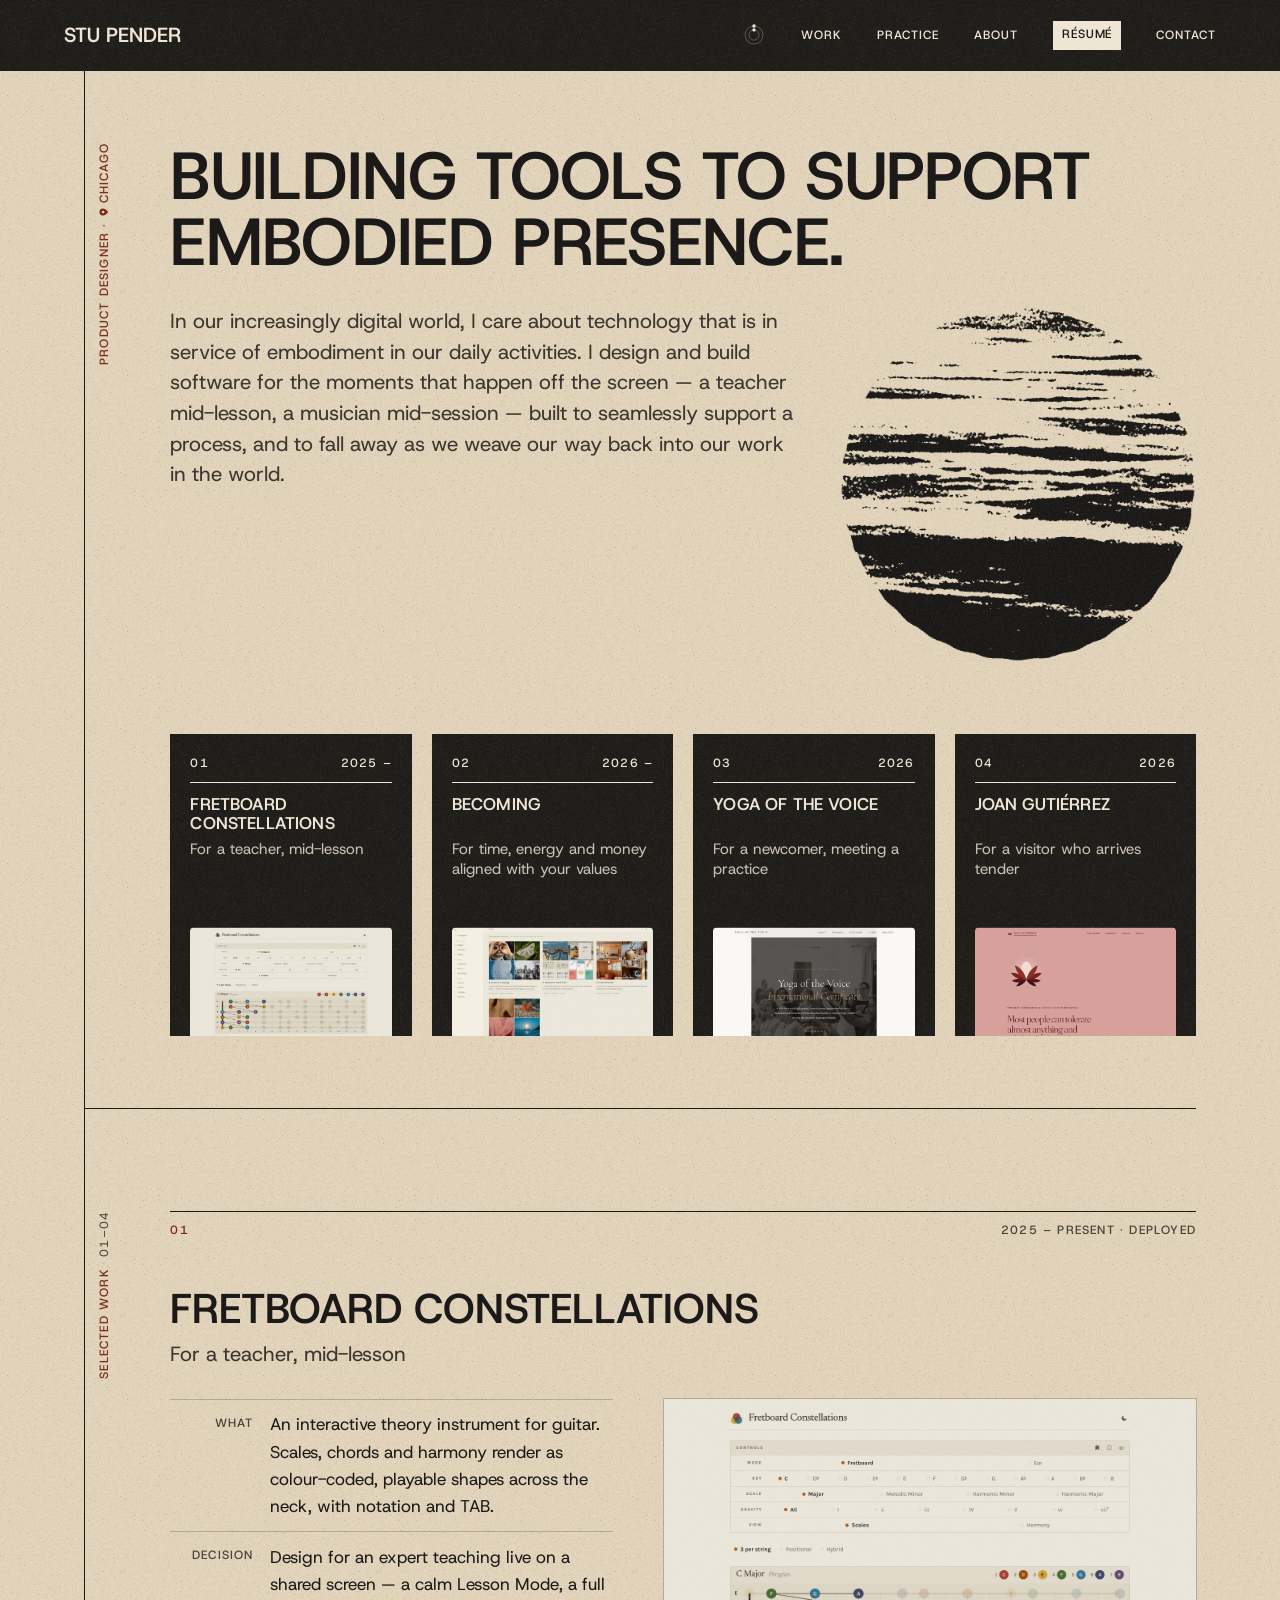
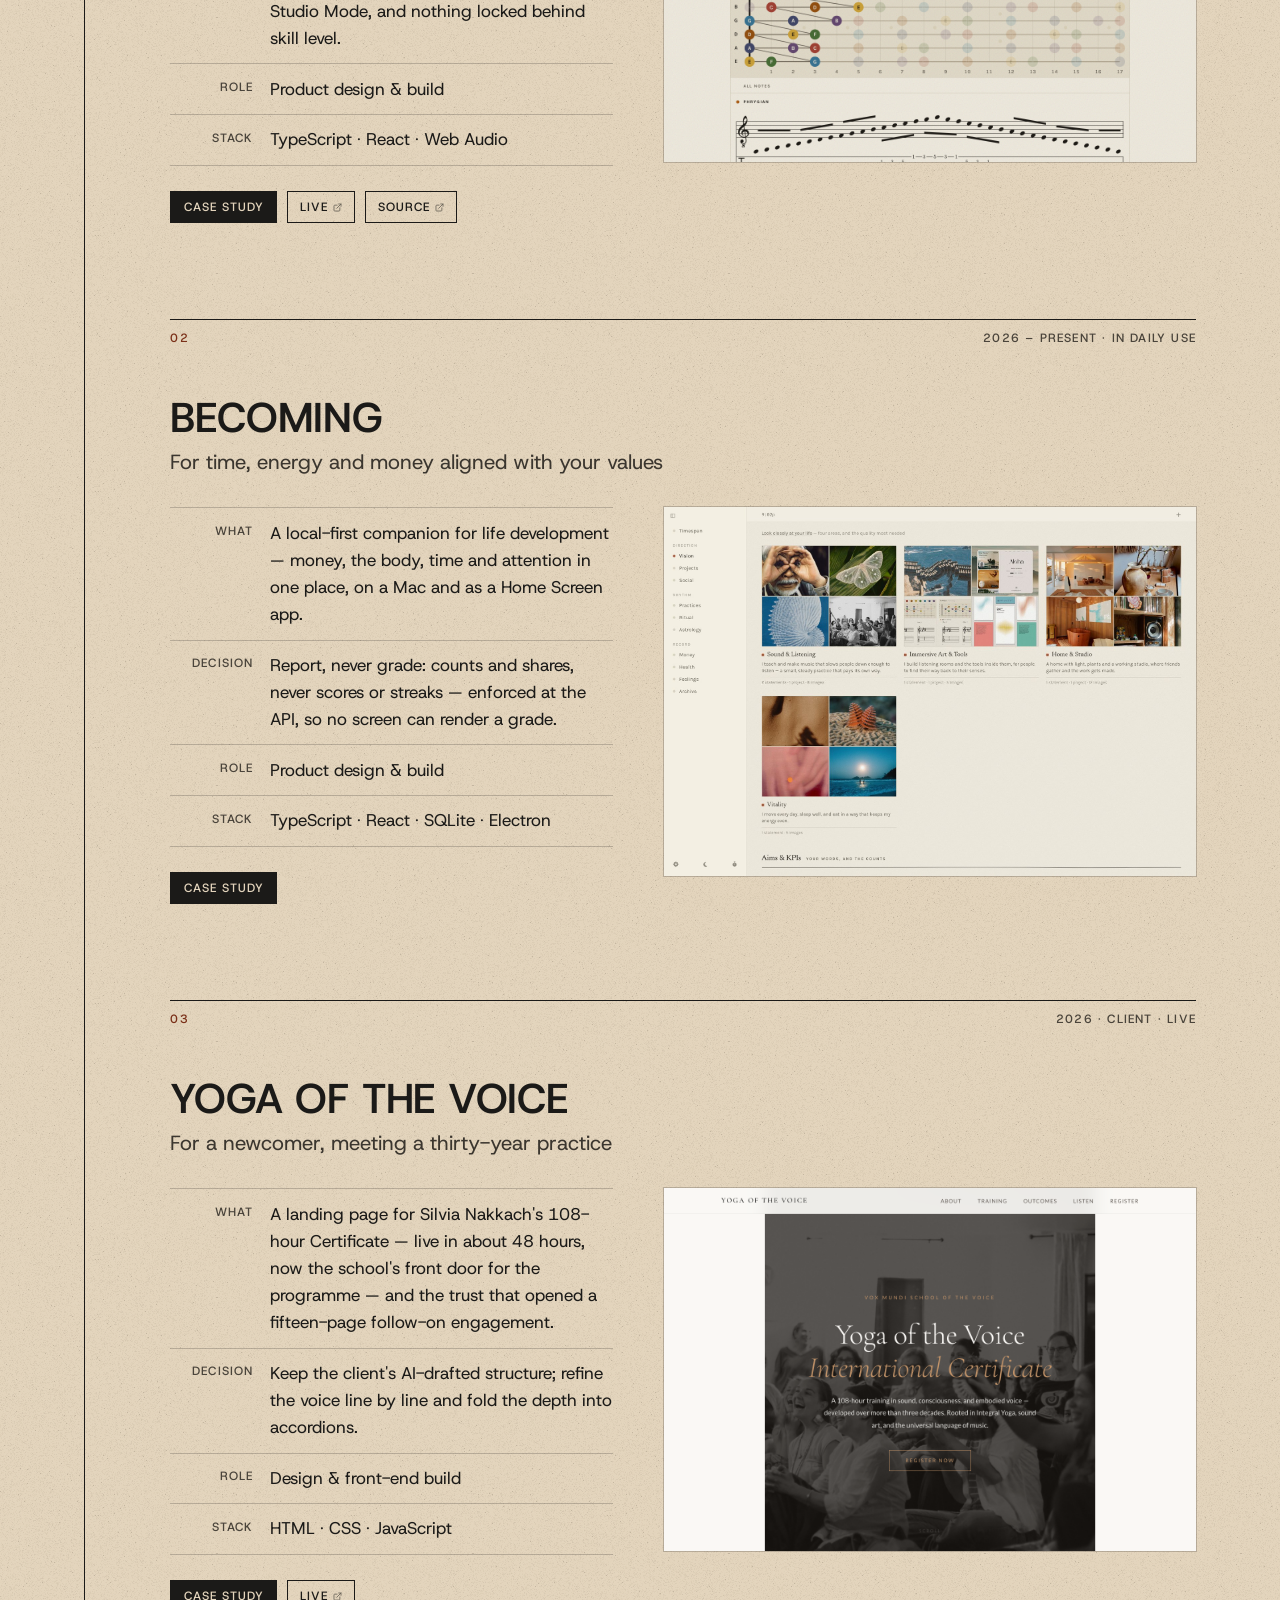
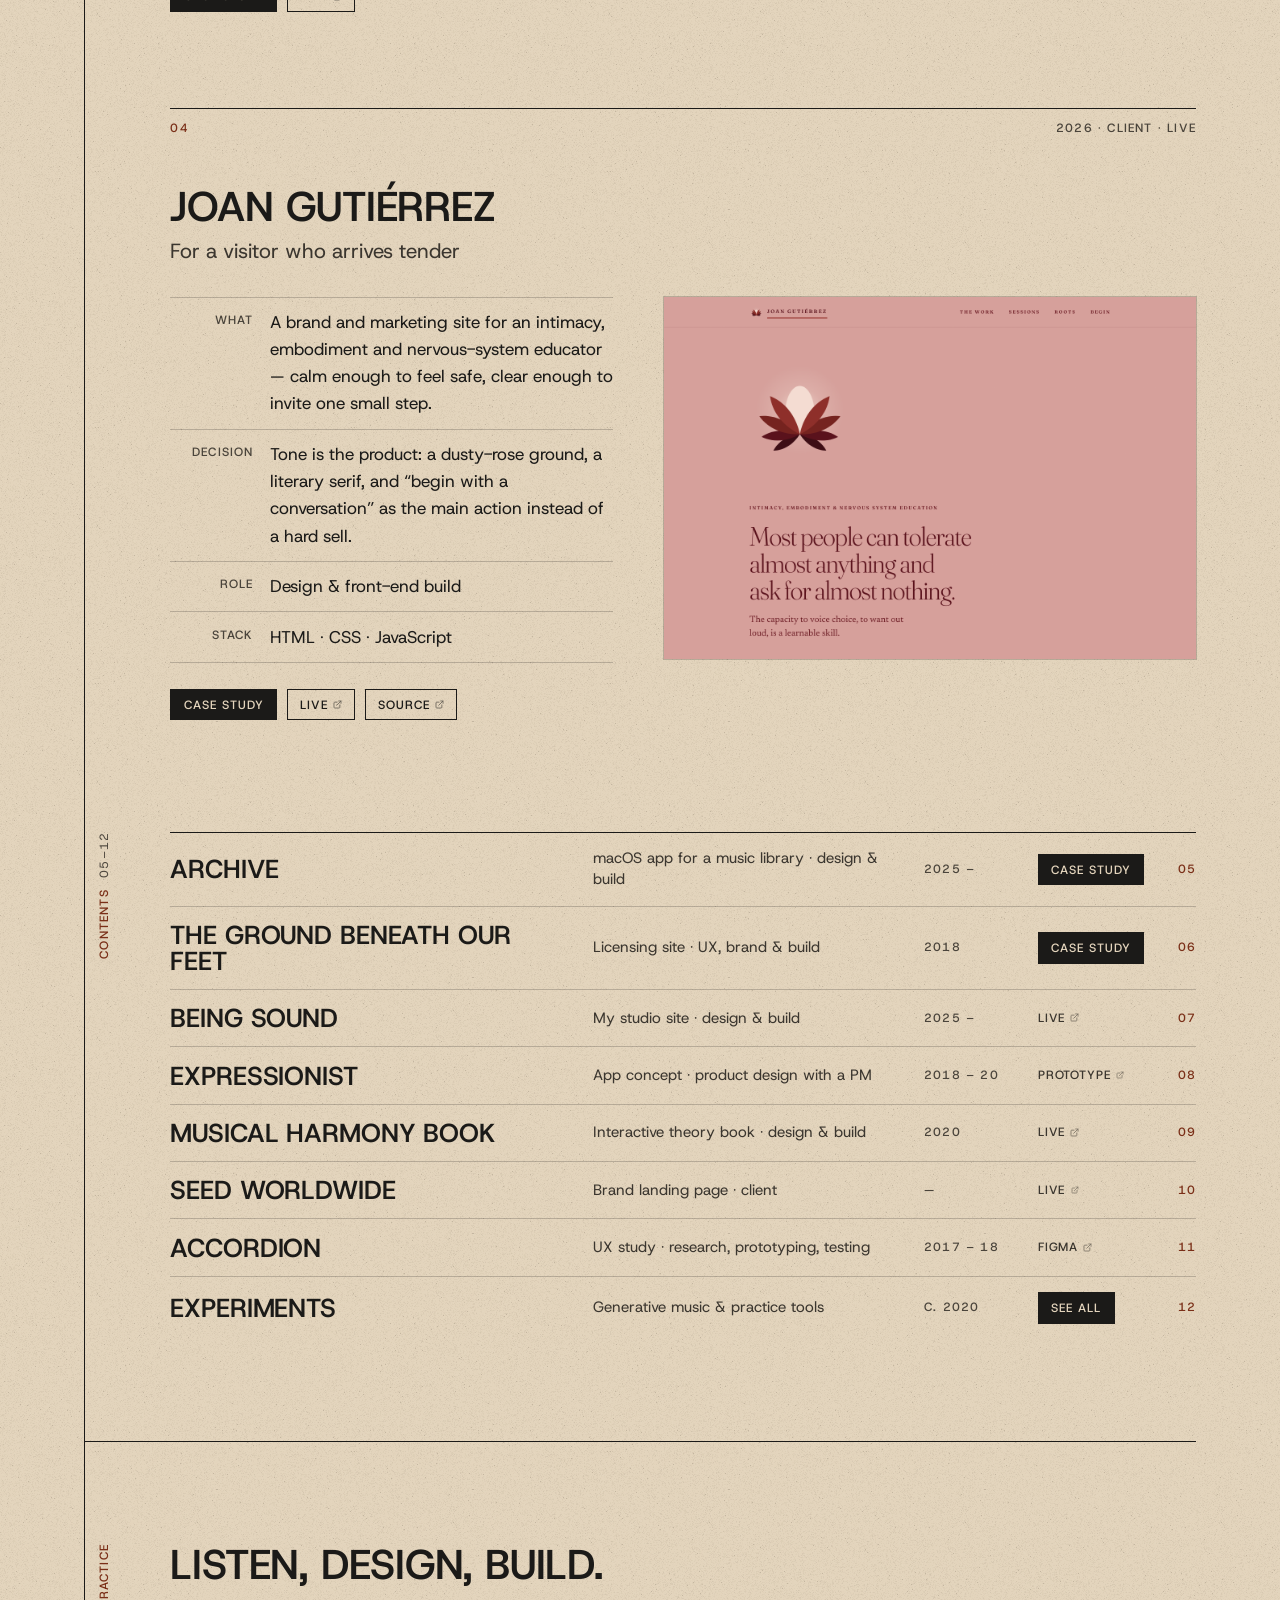
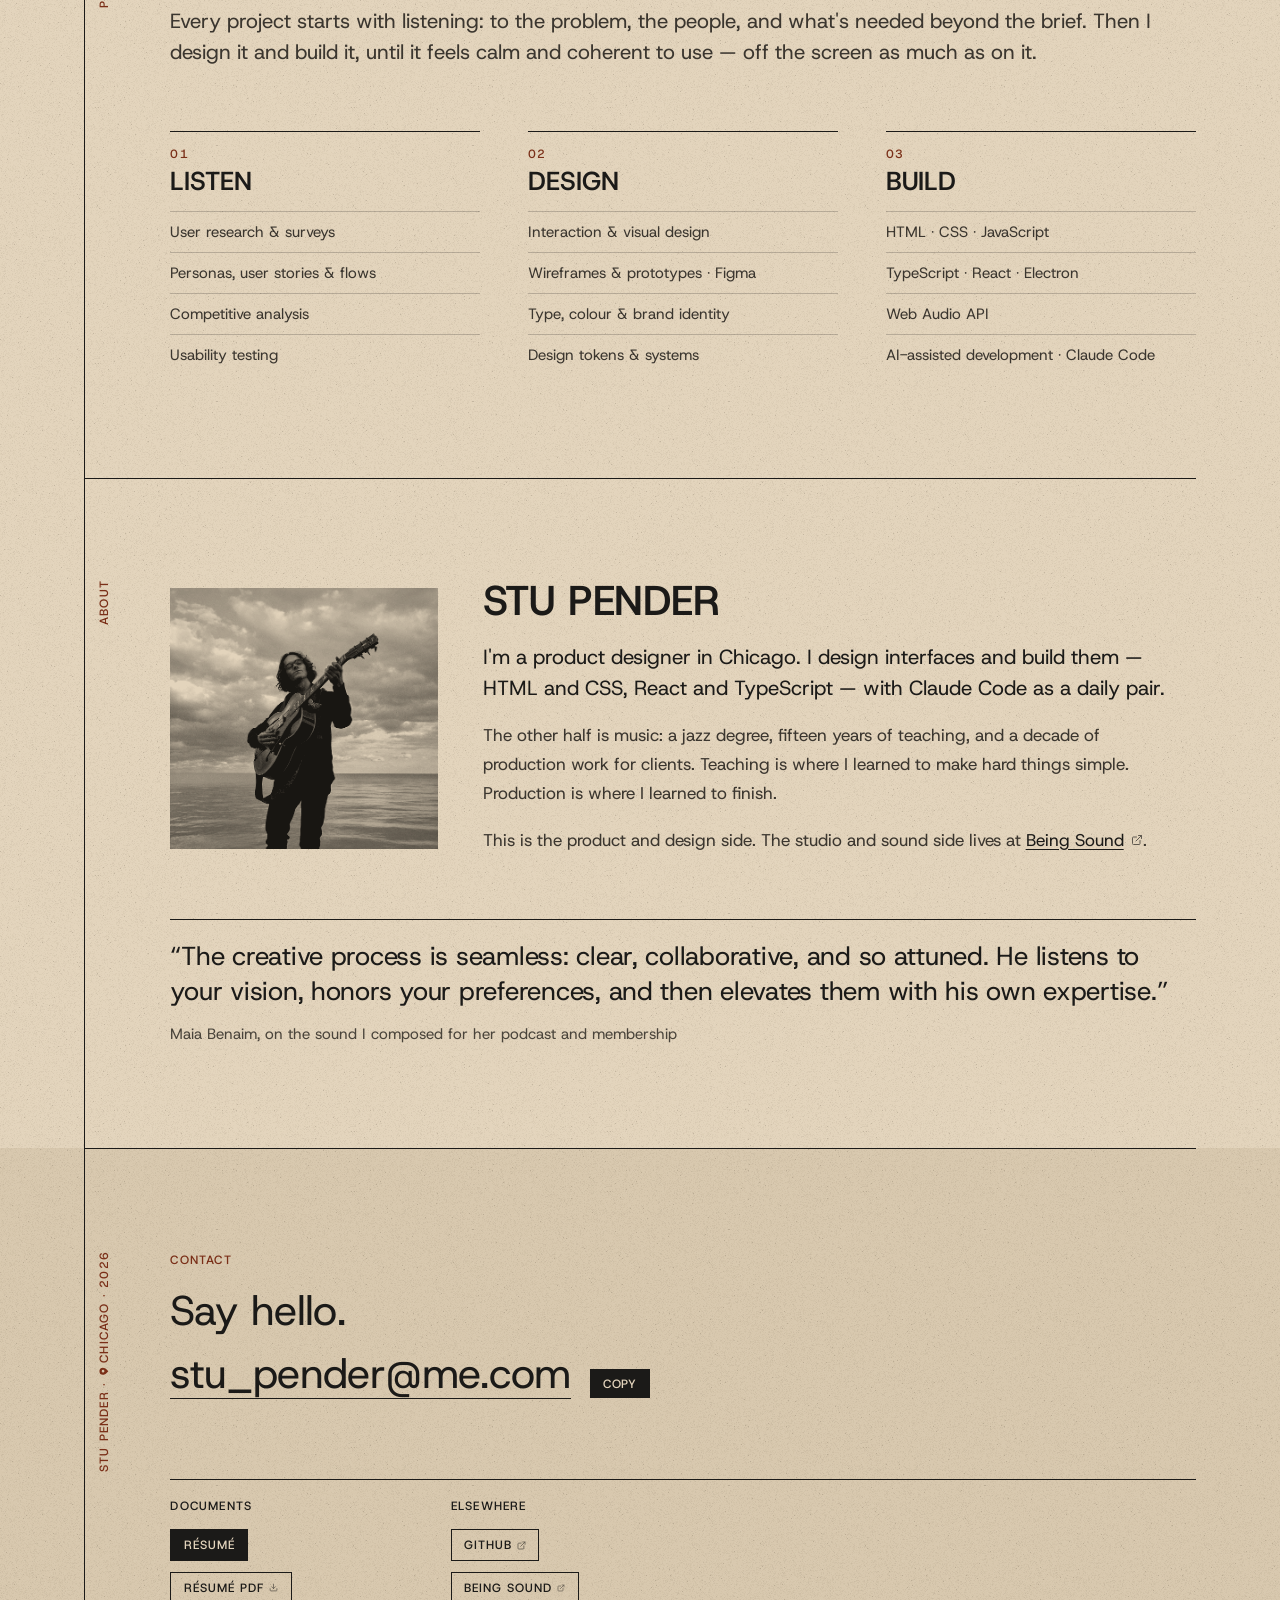
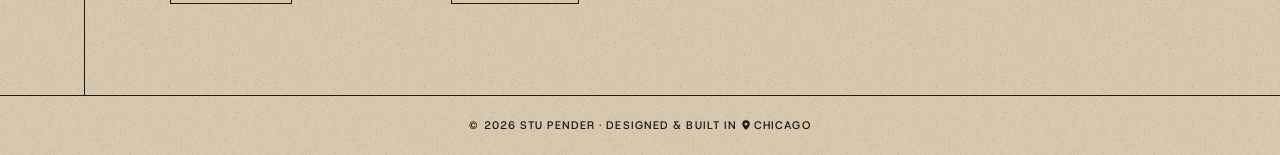
==== index.html @ dcfd6c84 "Fretboard: port the refresh onto Paper, and say what's public The refresh written on the old card-gr" ====
<!DOCTYPE html>
<html lang="en" data-palette="paper">
<head>
    <meta charset="UTF-8">
    <meta name="viewport" content="width=device-width, initial-scale=1.0">
    <title>Stu Pender — Product Designer</title>
    <meta name="description" content="Stu Pender — product designer in Chicago. Building tools to support embodied presence: software for the moments that happen off the screen.">

    <!-- Link previews (Open Graph + Twitter/X) -->
    <meta property="og:type" content="website">
    <meta property="og:site_name" content="Stu Pender">
    <meta property="og:title" content="Stu Pender — Product Designer">
    <meta property="og:description" content="Stu Pender — product designer in Chicago. Building tools to support embodied presence: software for the moments that happen off the screen.">
    <meta property="og:url" content="https://stupender.github.io/">
    <meta property="og:image" content="https://stupender.github.io/images/og-card.png?v=20261013">
    <meta property="og:image:width" content="1200">
    <meta property="og:image:height" content="630">
    <meta property="og:image:alt" content="Stu Pender, product designer — “Building tools to support embodied presence,” beside a circle of lake water printed in one ink, over four black cards of his projects.">
    <meta name="twitter:card" content="summary_large_image">

    <link rel="icon" type="image/png" sizes="32x32" href="images/favicon-32.png">
    <link rel="icon" type="image/png" sizes="192x192" href="images/favicon-192.png">
    <link rel="apple-touch-icon" href="images/favicon-180.png">

    <link rel="preconnect" href="https://fonts.googleapis.com">
    <link rel="preconnect" href="https://fonts.gstatic.com" crossorigin>
    <link href="https://fonts.googleapis.com/css2?family=Host+Grotesk:ital,wght@0,300..700;1,300..700&display=swap" rel="stylesheet">

    <link rel="stylesheet" href="styles.css?v=20261013r">
</head>
<body>

    <!-- ============================================================= -->
    <!-- HEADER / NAV                                                   -->
    <!-- ============================================================= -->
    <header class="site-header">
        <a href="#top" class="wordmark">Stu Pender</a>
        <div class="header-right">
            <button class="sound-toggle" aria-label="Play ambient sound" aria-pressed="false" title="Ambient sound — Music for Airports">
                <svg class="orbits" viewBox="0 0 40 40" aria-hidden="true"><circle class="ring" cx="20" cy="20" r="8.5"/><circle class="ring" cx="20" cy="20" r="15"/><g class="orb orb1"><circle class="dot" cx="20" cy="11.5" r="2.8"/></g><g class="orb orb2"><circle class="dot" cx="20" cy="5" r="2.8"/></g></svg>
            </button>
            <nav class="site-nav" id="site-nav" aria-label="Primary">
                <a href="#work" data-hint="01 – 12">Work</a>
                <a href="#practice" data-hint="Listen · Design · Build">Practice</a>
                <a href="#about" data-hint="Chicago">About</a>
                <a href="resume.html" class="nav-page" data-hint="Experience">Résumé</a>
                <a href="#contact" data-hint="Say hello">Contact</a>
            </nav>
            <button class="nav-toggle" aria-label="Open menu" aria-expanded="false" aria-controls="site-nav">
                <span></span><span></span><span></span>
            </button>
        </div>
    </header>

    <main id="top">

        <!-- ========================================================= -->
        <!-- HERO — the statement (the right-hand column is held for  -->
        <!-- a photo), then one card per project.                      -->
        <!-- ========================================================= -->
        <section class="hero" aria-labelledby="hero-heading">
            <p class="rail-label">Product designer · <span class="pin" aria-hidden="true"></span>Chicago</p>
            <div class="hero-inner">
                <div class="hero-copy">
                    <h1 id="hero-heading" class="hero-title">Building tools to support embodied presence.</h1>
                    <p class="hero-lede">
                        In our increasingly digital world, I care about technology that is in service
                        of embodiment in our daily activities. I design and build software for the
                        moments that happen off the screen — a teacher mid-lesson, a musician
                        mid-session — built to seamlessly support a process, and to fall away as we
                        weave our way back into our work in the world.
                    </p>
                    <!-- Backup intro, shorter (not shown):
                         In an increasingly digital world, I design and build software for the
                         moments that happen off the screen — a teacher mid-lesson, a musician
                         mid-session — made to support the process, then fall away as we return
                         to our work in the world. -->
                </div>
                <!-- The hero image: Lake Michigan from the portrait, printed as one ink in a
                     circle (shown in the paper palette). A photo can replace it, as a
                     figure.hero-art holding an img. -->
                <figure class="hero-art hero-print" aria-hidden="true"><span class="print"></span></figure>
            </div>

            <!-- The four selected projects, one colour card each — the same colour
                 opens its case study, like the back of the card. -->
            <nav class="cards" aria-label="Selected work">
                <ol class="cards-list">
                    <li><a class="card on-dark" href="#fretboard" style="--field:var(--f-cobalt)">
                        <span class="card-top"><span class="card-no">01</span><span class="card-year">2025 –</span></span>
                        <span class="card-title">Fretboard Constellations</span>
                        <span class="card-for">For a teacher, mid-lesson</span>
                        <span class="card-img"><img src="images/thumbs/fretboard.jpg" alt="" width="640" height="436" loading="lazy"></span>
                    </a></li>
                    <li><a class="card" href="#becoming" style="--field:var(--f-sky)">
                        <span class="card-top"><span class="card-no">02</span><span class="card-year">2026 –</span></span>
                        <span class="card-title">Becoming</span>
                        <span class="card-for">For time, energy and money aligned with your values</span>
                        <span class="card-img"><img src="images/thumbs/becoming.jpg" alt="" width="640" height="436" loading="lazy"></span>
                    </a></li>
                    <li><a class="card" href="#vox" style="--field:var(--f-terracotta)">
                        <span class="card-top"><span class="card-no">03</span><span class="card-year">2026</span></span>
                        <span class="card-title">Yoga of the Voice</span>
                        <span class="card-for">For a newcomer, meeting a practice</span>
                        <span class="card-img"><img src="images/thumbs/vox.jpg" alt="" width="640" height="436" loading="lazy"></span>
                    </a></li>
                    <li><a class="card" href="#joan" style="--field:var(--f-sage)">
                        <span class="card-top"><span class="card-no">04</span><span class="card-year">2026</span></span>
                        <span class="card-title">Joan Gutiérrez</span>
                        <span class="card-for">For a visitor who arrives tender</span>
                        <span class="card-img"><img src="images/thumbs/joan.jpg" alt="" width="640" height="436" loading="lazy"></span>
                    </a></li>
                </ol>
            </nav>
        </section>

        <!-- ========================================================= -->
        <!-- WORK — 01–04 as covers (details set as a table of         -->
        <!-- contents), then 05–12 as the contents list.               -->
        <!-- ========================================================= -->
        <section id="work" class="section" aria-labelledby="work-heading">
            <header class="section-head">
                <h2 id="work-heading" class="rail-label">Selected work <span>01–04</span></h2>
            </header>

            <!-- 01 · Fretboard Constellations -->
            <article class="cover" id="fretboard">
                <div class="cover-top"><span class="cover-no">01</span><span class="cover-when">2025 – present · deployed</span></div>
                <div class="cover-text">
                    <h3 class="cover-title"><a href="fretboard-constellations.html">Fretboard Constellations</a></h3>
                    <p class="cover-for">For a teacher, mid-lesson</p>
                    <dl class="cover-toc">
                        <div><dt>What</dt><dd>An interactive theory instrument for guitar. Scales, chords and harmony render as colour-coded, playable shapes across the neck, with notation and TAB.</dd></div>
                        <div><dt>Decision</dt><dd>Design for an expert teaching live on a shared screen — a calm Lesson Mode, a full Studio Mode, and nothing locked behind skill level.</dd></div>
                        <div><dt>Role</dt><dd>Product design &amp; build</dd></div>
                        <div><dt>Stack</dt><dd>TypeScript · React · Web Audio</dd></div>
                    </dl>
                    <p class="cover-links">
                        <a class="blk" href="fretboard-constellations.html">Case study</a>
                        <a href="https://beingsound.studio/fretboard-constellations/" target="_blank" rel="noopener">Live</a>
                        <a href="https://github.com/stupender/method" target="_blank" rel="noopener">Source</a>
                    </p>
                </div>
                <a class="cover-media" href="fretboard-constellations.html" tabindex="-1" aria-hidden="true">
                    <img src="images/projects/fretboard-constellations.png" alt="" loading="lazy" width="1320" height="900">
                </a>
            </article>

            <!-- 02 · Becoming -->
            <article class="cover" id="becoming">
                <div class="cover-top"><span class="cover-no">02</span><span class="cover-when">2026 – present · in daily use</span></div>
                <div class="cover-text">
                    <h3 class="cover-title"><a href="becoming.html">Becoming</a></h3>
                    <p class="cover-for">For time, energy and money aligned with your values</p>
                    <dl class="cover-toc">
                        <div><dt>What</dt><dd>A local-first companion for life development — money, the body, time and attention in one place, on a Mac and as a Home Screen app.</dd></div>
                        <div><dt>Decision</dt><dd>Report, never grade: counts and shares, never scores or streaks — enforced at the API, so no screen can render a grade.</dd></div>
                        <div><dt>Role</dt><dd>Product design &amp; build</dd></div>
                        <div><dt>Stack</dt><dd>TypeScript · React · SQLite · Electron</dd></div>
                    </dl>
                    <p class="cover-links">
                        <a class="blk" href="becoming.html">Case study</a>
                    </p>
                </div>
                <a class="cover-media" href="becoming.html" tabindex="-1" aria-hidden="true">
                    <img src="images/projects/becoming-demo.jpg" alt="" loading="lazy" width="1600" height="1111">
                </a>
            </article>

            <!-- 03 · Yoga of the Voice -->
            <article class="cover" id="vox">
                <div class="cover-top"><span class="cover-no">03</span><span class="cover-when">2026 · Client · live</span></div>
                <div class="cover-text">
                    <h3 class="cover-title"><a href="yoga-of-the-voice.html">Yoga of the Voice</a></h3>
                    <p class="cover-for">For a newcomer, meeting a thirty-year practice</p>
                    <dl class="cover-toc">
                        <div><dt>What</dt><dd>A landing page for Silvia Nakkach's 108-hour Certificate — live in about 48 hours, now the school's front door for the programme — and the trust that opened a fifteen-page follow-on engagement.</dd></div>
                        <div><dt>Decision</dt><dd>Keep the client's AI-drafted structure; refine the voice line by line and fold the depth into accordions.</dd></div>
                        <div><dt>Role</dt><dd>Design &amp; front-end build</dd></div>
                        <div><dt>Stack</dt><dd>HTML · CSS · JavaScript</dd></div>
                    </dl>
                    <p class="cover-links">
                        <a class="blk" href="yoga-of-the-voice.html">Case study</a>
                        <a href="https://stupender.github.io/yoga-of-the-voice" target="_blank" rel="noopener">Live</a>
                    </p>
                </div>
                <a class="cover-media" href="yoga-of-the-voice.html" tabindex="-1" aria-hidden="true">
                    <img src="images/case-study/vox-hero.png" alt="" loading="lazy" width="1320" height="900">
                </a>
            </article>

            <!-- 04 · Joan Gutiérrez -->
            <article class="cover" id="joan">
                <div class="cover-top"><span class="cover-no">04</span><span class="cover-when">2026 · Client · live</span></div>
                <div class="cover-text">
                    <h3 class="cover-title"><a href="joan-gutierrez.html">Joan Gutiérrez</a></h3>
                    <p class="cover-for">For a visitor who arrives tender</p>
                    <dl class="cover-toc">
                        <div><dt>What</dt><dd>A brand and marketing site for an intimacy, embodiment and nervous-system educator — calm enough to feel safe, clear enough to invite one small step.</dd></div>
                        <div><dt>Decision</dt><dd>Tone is the product: a dusty-rose ground, a literary serif, and “begin with a conversation” as the main action instead of a hard sell.</dd></div>
                        <div><dt>Role</dt><dd>Design &amp; front-end build</dd></div>
                        <div><dt>Stack</dt><dd>HTML · CSS · JavaScript</dd></div>
                    </dl>
                    <p class="cover-links">
                        <a class="blk" href="joan-gutierrez.html">Case study</a>
                        <a href="https://joangutz.github.io/joangutierrez-website/" target="_blank" rel="noopener">Live</a>
                        <a href="https://github.com/joangutz/joangutierrez-website" target="_blank" rel="noopener">Source</a>
                    </p>
                </div>
                <a class="cover-media" href="joan-gutierrez.html" tabindex="-1" aria-hidden="true">
                    <img src="images/projects/joan-gutierrez.png" alt="" loading="lazy" width="1320" height="900">
                </a>
            </article>

            <!-- Contents 05–12 — set like a catalogue's table of contents:
                 title · what it is · year · link · number -->
            <div class="index" id="index">
                <p class="rail-label">Contents <span>05–12</span></p>
                <ol class="toc">
                    <li><a class="toc-row" href="archive-case-study.html">
                        <span class="toc-name">Archive</span>
                        <span class="toc-kind">macOS app for a music library · design &amp; build</span>
                        <span class="toc-year">2025 –</span>
                        <span class="toc-go blk">Case study</span>
                        <span class="toc-no">05</span>
                    </a></li>
                    <li><a class="toc-row" href="ground-beneath-our-feet.html">
                        <span class="toc-name">The Ground Beneath Our Feet</span>
                        <span class="toc-kind">Licensing site · UX, brand &amp; build</span>
                        <span class="toc-year">2018</span>
                        <span class="toc-go blk">Case study</span>
                        <span class="toc-no">06</span>
                    </a></li>
                    <li><a class="toc-row" href="https://beingsound.studio" target="_blank" rel="noopener">
                        <span class="toc-name">Being Sound</span>
                        <span class="toc-kind">My studio site · design &amp; build</span>
                        <span class="toc-year">2025 –</span>
                        <span class="toc-go">Live</span>
                        <span class="toc-no">07</span>
                    </a></li>
                    <li><a class="toc-row" href="https://www.figma.com/proto/LB2oM2wOwVF5kFjfLSy0I0/Expressionist-Wireframes?node-id=277-76&amp;page-id=0%3A1" target="_blank" rel="noopener">
                        <span class="toc-name">Expressionist</span>
                        <span class="toc-kind">App concept · product design with a PM</span>
                        <span class="toc-year">2018 – 20</span>
                        <span class="toc-go">Prototype</span>
                        <span class="toc-no">08</span>
                    </a></li>
                    <li><a class="toc-row" href="https://stupender.github.io/harmony-book/" target="_blank" rel="noopener">
                        <span class="toc-name">Musical Harmony Book</span>
                        <span class="toc-kind">Interactive theory book · design &amp; build</span>
                        <span class="toc-year">2020</span>
                        <span class="toc-go">Live</span>
                        <span class="toc-no">09</span>
                    </a></li>
                    <li><a class="toc-row" href="https://seedworldwide.com" target="_blank" rel="noopener">
                        <span class="toc-name">Seed Worldwide</span>
                        <span class="toc-kind">Brand landing page · client</span>
                        <span class="toc-year">—</span>
                        <span class="toc-go">Live</span>
                        <span class="toc-no">10</span>
                    </a></li>
                    <li><a class="toc-row" href="https://www.figma.com/design/qhfg5v8Ens7fYkdPN92jgA/Accordion?node-id=0-1" target="_blank" rel="noopener">
                        <span class="toc-name">Accordion</span>
                        <span class="toc-kind">UX study · research, prototyping, testing</span>
                        <span class="toc-year">2017 – 18</span>
                        <span class="toc-go">Figma</span>
                        <span class="toc-no">11</span>
                    </a></li>
                    <li><a class="toc-row" href="archive.html">
                        <span class="toc-name">Experiments</span>
                        <span class="toc-kind">Generative music &amp; practice tools</span>
                        <span class="toc-year">c. 2020</span>
                        <span class="toc-go blk">See all</span>
                        <span class="toc-no">12</span>
                    </a></li>
                </ol>
            </div>
        </section>

        <!-- ========================================================= -->
        <!-- PRACTICE — listen, design, build                          -->
        <!-- ========================================================= -->
        <section id="practice" class="section" aria-labelledby="practice-heading">
            <header class="section-head">
                <p class="rail-label">Practice</p>
                <h2 id="practice-heading" class="section-title">Listen, design, build.</h2>
                <p class="section-lede">
                    Every project starts with listening: to the problem, the people, and what's
                    needed beyond the brief. Then I design it and build it, until it feels calm
                    and coherent to use — off the screen as much as on it.
                </p>
            </header>
            <ol class="practice-grid">
                <li class="practice-col">
                    <p class="practice-no">01</p>
                    <h3 class="practice-name">Listen</h3>
                    <ul class="practice-list">
                        <li>User research &amp; surveys</li>
                        <li>Personas, user stories &amp; flows</li>
                        <li>Competitive analysis</li>
                        <li>Usability testing</li>
                    </ul>
                </li>
                <li class="practice-col">
                    <p class="practice-no">02</p>
                    <h3 class="practice-name">Design</h3>
                    <ul class="practice-list">
                        <li>Interaction &amp; visual design</li>
                        <li>Wireframes &amp; prototypes · Figma</li>
                        <li>Type, colour &amp; brand identity</li>
                        <li>Design tokens &amp; systems</li>
                    </ul>
                </li>
                <li class="practice-col">
                    <p class="practice-no">03</p>
                    <h3 class="practice-name">Build</h3>
                    <ul class="practice-list">
                        <li>HTML · CSS · JavaScript</li>
                        <li>TypeScript · React · Electron</li>
                        <li>Web Audio API</li>
                        <li>AI-assisted development · Claude Code</li>
                    </ul>
                </li>
            </ol>
        </section>

        <!-- ========================================================= -->
        <!-- ABOUT — the portrait printed in cobalt, like a duotone     -->
        <!-- ========================================================= -->
        <section id="about" class="section about" aria-labelledby="about-heading">
            <header class="section-head">
                <p class="rail-label">About</p>
            </header>
            <div class="about-body">
                <figure class="duo">
                    <img src="images/portrait.jpeg" alt="Stu Pender with a guitar" loading="lazy" width="1200" height="1200">
                </figure>
                <div class="about-text">
                    <h2 id="about-heading" class="about-title">Stu Pender</h2>
                    <p>
                        I'm a product designer in Chicago. I design interfaces and build them —
                        HTML and CSS, React and TypeScript — with Claude Code as a daily pair.
                    </p>
                    <p>
                        The other half is music: a jazz degree, fifteen years of teaching, and a
                        decade of production work for clients. Teaching is where I learned to make
                        hard things simple. Production is where I learned to finish.
                    </p>
                    <p>
                        This is the product and design side. The studio and sound side lives at
                        <span class="nobr"><a href="https://beingsound.studio" target="_blank" rel="noopener">Being Sound</a>.</span>
                    </p>
                </div>
            </div>
            <blockquote class="about-quote">
                <p>“The creative process is seamless: clear, collaborative, and so attuned.
                He listens to your vision, honors your preferences, and then elevates them
                with his own expertise.”</p>
                <cite>Maia Benaim, on the sound I composed for her podcast and membership</cite>
            </blockquote>
        </section>

        <!-- ========================================================= -->
        <!-- CONTACT — the back cover, printed in one colour: cobalt   -->
        <!-- on grey, with the type running up the edge.               -->
        <!-- ========================================================= -->
        <section id="contact" class="contact" aria-labelledby="contact-heading">
            <div class="contact-inner">
                <p class="contact-edge" aria-hidden="true">Stu Pender · <span class="pin" aria-hidden="true"></span>Chicago · 2026</p>
                <div class="contact-main">
                    <p class="rail-label">Contact</p>
                    <h2 id="contact-heading" class="contact-title">Say hello.</h2>
                    <p class="contact-mail">
                        <a href="mailto:stu_pender@me.com">stu_pender@me.com</a>
                        <button class="copy-mail" type="button" data-copy="stu_pender@me.com">Copy</button>
                    </p>
                    <div class="contact-cols">
                        <div>
                            <p class="contact-label">Documents</p>
                            <ul>
                                <li><a class="blk" href="resume.html">Résumé</a></li>
                                <li><a href="Stu-Pender-Resume.pdf" download>Résumé PDF</a></li>
                            </ul>
                        </div>
                        <div>
                            <p class="contact-label">Elsewhere</p>
                            <ul>
                                <li><a href="https://github.com/stupender" target="_blank" rel="noopener">GitHub</a></li>
                                <li><a href="https://beingsound.studio" target="_blank" rel="noopener">Being Sound</a></li>
                            </ul>
                        </div>
                </div>
            </div>
        </section>

    </main>

    <footer class="site-footer">
        <p>© <span id="year"></span> Stu Pender · Designed &amp; built in <span class="pin" aria-hidden="true"></span>Chicago</p>
    </footer>

    <script src="script.js?v=20261013r"></script>
</body>
</html>
---- styles.css ----
/* =================================================================
   Stu Pender — Portfolio
   Design system: "Programme"

   Printed matter, not an app — and printed like the back cover: cobalt
   on a cool grey, everywhere. One typeface (Host Grotesk, after the
   Indoek Gallery poster), two inks (cobalt for the frame — titles,
   labels, rules, links, buttons — and black for reading), and a set
   of colour cards after the Transient Senses programme.

   · FRAME — every section hangs off one cobalt rule down the left edge,
     its name running up beside it, as on the poster. Hairlines are
     cobalt too.
   · CARDS — each selected project is one flat colour card with the
     same anatomy: number and year over a rule, the title, who it is
     for, and the work rising from the bottom edge.
   · BACK  — the case study opens on that same colour, like the back of
     the card, and ends on the next project's card.
   · The hero's right-hand column is held for a photo.
   · Anything you can press is cobalt and turns black on hover.
   · Titles run the full width of their column. Sentence case. Nothing
     moves on hover.

   Editing tips:
   · Colour, type and rhythm live in :root. Sizes come ONLY from the
     --t-* scale; don't add new font sizes.
   · A selected project is a card in .cards-list (style="--field:…")
     and an <article class="cover">; its case study sets the same
     --field on <article class="cs">.
   · Links: inside the site is a solid cobalt block (.blk); leaving the
     site is the same box, outlined, with the boxed arrow; a file is the
     download mark.
   ================================================================= */

:root {
    /* The page is the back cover's grey; every text colour passes AA. */
    --paper-rgb:  228 227 232;
    --ink-rgb:    28 29 34;
    --paper:      rgb(var(--paper-rgb));   /* the page (#E4E3E8)           */
    --grey:       var(--paper);
    --card:       #FAFAFC;                 /* white covers                 */
    --back:       #D8D7DE;                 /* the back cover: contact and
                                              footer, a shade down; cobalt
                                              on it 5.7 : 1                 */
    --ink:        rgb(var(--ink-rgb));     /* reading text        13 : 1   */
    --ink-soft:   #43444C;                 /* secondary text     7.6 : 1   */
    --ink-faint:  #5C5D66;                 /* meta, numbers      5.1 : 1   */

    /* Cobalt: the frame. Titles, labels, rules, links, buttons. */
    --cobalt-rgb: 31 75 160;
    --cobalt:     rgb(var(--cobalt-rgb));  /* 6.4 on the page, 7.8 on white */
    --hair:       rgb(var(--cobalt-rgb) / 0.26);
    --label:      var(--cobalt);           /* section names, numbers       */
    --hover:      var(--ink);              /* anything you touch, on paper */
    --hover-dark: var(--ink);              /* …on the cobalt menu page     */
    --sun:        #E24A2B;                 /* the one warm accent          */

    /* Fields — one colour per project, chosen against its screenshot
       so the work stands out: the colour of its card and of the top of
       its case study. Ink on each ≥ 6.7 : 1, ink at 78% ≥ 4.5 : 1.
       Cobalt is the one dark field: type on it prints light (.on-dark,
       grey on cobalt 6.4 : 1, at 82% 4.9 : 1). */
    --f-sky:        #86B8DA;
    --f-cobalt:     var(--cobalt);
    --f-saffron:    #F3B63F;
    --f-terracotta: #EA8B62;
    --f-sage:       #9DC08E;
    --f-khaki:      #ABA884;
    --f-slate:      #99AACB;
    /* Pairs — each case study's lower panels (the summary, the client's
       words) take a counterpart to its field, the way the 1971 catalogue
       pairs an orange cover with a khaki one. Same contrast rules. */
    --p-sand:       #D9BC86;               /* with sky, with slate     */
    --p-butter:     #E9CB80;               /* with cobalt              */
    --p-slate:      #A3B3D2;               /* with saffron             */
    --p-teal:       #8CC3B4;               /* with terracotta          */
    --p-mauve:      #CDA3AE;               /* with sage                */
    --p-orange:     #DBA475;               /* with khaki               */
    /* Type on a field: black by default, light on a dark field. */
    --on:           var(--ink);
    --on-soft:      rgb(var(--ink-rgb) / 0.78);
    --on-rule:      rgb(var(--ink-rgb) / 0.3);

    --font: 'Host Grotesk', 'Helvetica Neue', Arial, sans-serif;

    /* Type scale — seven tiers, one per role, nothing in between.
       phone → desktop
       h1     42 → 70   the one big line on a page: hero, case-study
                        title, résumé name, "Say hello."
       h2     30 → 42   a section or a project: section titles, the
                        Work covers, case-study headings, the email
       h3     22 → 26   an item in a list, or a quote: contents names,
                        practice names, experiments, quotes, links
       lede   19 → 21   the paragraph under a title; card titles (500)
       body       17    reading text, nav, the contents of a table
       small      15    secondary: section names, notes, captions, years
       label      13    labels on tables, numbers on cards, buttons */
    --t-label: 0.8125rem;
    --t-small: 0.9375rem;
    --t-body:  1.0625rem;
    --t-lede:  clamp(1.1875rem, 1.6vw, 1.3125rem);
    --t-h3:    clamp(1.4rem, 2.2vw, 1.625rem);
    --t-h2:    clamp(1.9rem, 3.6vw, 2.6rem);
    --t-h1:    clamp(2.6rem, 5vw, 4.4rem);

    --side:   5vw;                               /* page margin              */
    --maxw:   1240px;                            /* content width            */
    --rail:   2.6rem;                            /* the edge: one line of type */
    --colgap: clamp(1.5rem, 3.5vw, 3rem);        /* rail-to-content gutter   */
    --gap:    clamp(3.5rem, 8vw, 7rem);          /* vertical section rhythm  */
}

/* ---- Neutral (data-palette="neutral" on <html>) -------------------
   The same site in Being Sound's colours, so the work speaks for
   itself: a neutral grey ground, near-black ink, charcoal panels, and
   one coral — bright on charcoal and in the sun, deeper on the grey
   where it has to pass contrast (labels, hovers). Every card and every
   case-study top is charcoal; the panels beneath are stone. */
:root[data-palette="neutral"] {
    --paper-rgb:  224 224 224;             /* #E0E0E0, Being Sound's ground */
    --ink-rgb:    24 24 24;                /* #181818                13.5 : 1 */
    --ink-soft:   #444444;                 /*                         7.4 : 1 */
    --ink-faint:  #5C5C5C;                 /*                         5.1 : 1 */
    --card:       #EBEBEB;
    --cobalt-rgb: 24 24 24;                /* the frame prints in ink        */
    --hair:       rgb(var(--ink-rgb) / 0.2);
    --sun:        #E46B6C;                 /* Being Sound's coral            */
    --label:      #9E3C39;                 /* coral, deep enough: 5.0 : 1,
                                              4.6 : 1 on the back cover     */
    --hover:      #9E3C39;
    --back:       #D6D6D6;                 /* the back cover, a shade down  */
    --hover-dark: #E46B6C;                 /* coral on charcoal: 5.3 : 1     */
    --charcoal:   #1E1E1E;
    --stone:      #CBCBCB;                 /* ink 10.9 : 1                   */
    --f-sky: var(--charcoal); --f-cobalt: var(--charcoal); --f-saffron: var(--charcoal);
    --f-terracotta: var(--charcoal); --f-sage: var(--charcoal); --f-khaki: var(--charcoal); --f-slate: var(--charcoal);
    --p-sand: var(--stone); --p-butter: var(--stone); --p-slate: var(--stone);
    --p-teal: var(--stone); --p-mauve: var(--stone); --p-orange: var(--stone);
}
/* Every card, case-study top and next card is charcoal: light type. */
:root[data-palette="neutral"] .card,
:root[data-palette="neutral"] .cs-head,
:root[data-palette="neutral"] .cs-next-link {
    --on:      var(--paper);
    --on-soft: rgb(var(--paper-rgb) / 0.82);
    --on-rule: rgb(var(--paper-rgb) / 0.4);
}
:root[data-palette="neutral"] .cs-head .eyebrow { color: var(--sun); }
:root[data-palette="neutral"] .cs-next-link .blk { background: var(--paper); border-color: var(--paper); color: var(--ink); }
:root[data-palette="neutral"] .cs-next-link:hover .blk { background: var(--sun); border-color: var(--sun); color: var(--ink); }
:root[data-palette="neutral"] .card-img--window,
:root[data-palette="neutral"] .cs-next-img--window { outline: 1px solid rgb(var(--paper-rgb) / 0.18); }

/* ---- Paper (data-palette="paper" on <html>) -----------------------
   After the "Form Research" posters: kraft paper with real grain, two
   tones (ink on paper), one terracotta, and titles in bold caps.
   Same structure as the other palettes; colours, texture and the
   treatment of titles are all that change. Every text colour passes AA. */
:root[data-palette="paper"] {
    --paper-rgb:  227 212 188;             /* #E3D4BC, kraft                  */
    --ink-rgb:    27 26 24;                /* #1B1A18                11.9 : 1 */
    --ink-soft:   #3B362F;                 /*                         8.2 : 1 */
    --ink-faint:  #4A443B;                 /*                         6.5 : 1 */
    --card:       #EBDFCB;
    --cobalt-rgb: 27 26 24;                /* the frame prints in ink         */
    --hair:       rgb(var(--ink-rgb) / 0.22);
    --sun:        #7A2F18;                 /* the one terracotta, everywhere  */
    --label:      #7A2F18;                 /* terracotta deep enough for type:
                                              6.3 : 1, 5.4 on the back cover   */
    --hover:      #7A2F18;
    --hover-dark: #EFE5D4;                 /* on ink, terracotta is a fill only */
    --back:       #D8C8AE;                 /* the back cover, a shade down    */
    --charcoal:   #1F1D1A;
    --stone:      #D2C1A6;                 /* ink 9.9 : 1                     */
    --f-sky: var(--charcoal); --f-cobalt: var(--charcoal); --f-saffron: var(--charcoal);
    --f-terracotta: var(--charcoal); --f-sage: var(--charcoal); --f-khaki: var(--charcoal); --f-slate: var(--charcoal);
    --p-sand: var(--stone); --p-butter: var(--stone); --p-slate: var(--stone);
    --p-teal: var(--stone); --p-mauve: var(--stone); --p-orange: var(--stone);
    --grain: url("images/paper-grain.png");
}
/* The paper itself: a fine grain on every ground. */
:root[data-palette="paper"] body,
:root[data-palette="paper"] .site-header,
:root[data-palette="paper"] .contact,
:root[data-palette="paper"] .site-footer,
:root[data-palette="paper"] .site-nav.open,
:root[data-palette="paper"] .card,
:root[data-palette="paper"] .cs-head,
:root[data-palette="paper"] .cs-next-link,
:root[data-palette="paper"] .cs-tldr,
:root[data-palette="paper"] .cs-quote { background-image: var(--grain); background-size: 256px 256px; }
/* Ink cards, case-study tops and next cards: paper-coloured type. */
:root[data-palette="paper"] .card,
:root[data-palette="paper"] .cs-head,
:root[data-palette="paper"] .cs-next-link {
    --on:      #EFE5D4;
    --on-soft: rgb(239 229 212 / 0.82);
    --on-rule: rgb(239 229 212 / 0.4);
}
:root[data-palette="paper"] .cs-head .eyebrow { color: var(--on); }
:root[data-palette="paper"] .cs-next-link .blk { background: #EFE5D4; border-color: #EFE5D4; color: var(--ink); }
:root[data-palette="paper"] .cs-next-link:hover .blk { background: var(--sun); border-color: var(--sun); color: #EFE5D4; }
:root[data-palette="paper"] .card-img--window,
:root[data-palette="paper"] .cs-next-img--window { outline: 1px solid rgb(239 229 212 / 0.2); }

/* Type standard, after the posters — three kinds of words:
   1. Names and short titles: bold caps, tight.
   2. Labels (what a thing is, its number, its year): small caps, spaced.
   3. Sentences: as written — intros, body, long headings, quotes, and
      "Say hello.", which is said, not announced. */
:root[data-palette="paper"] .wordmark,
:root[data-palette="paper"] .hero-title,
:root[data-palette="paper"] .section-title,
:root[data-palette="paper"] .practice-name,
:root[data-palette="paper"] .about-title,
:root[data-palette="paper"] .resume-name,
:root[data-palette="paper"] .card-title,
:root[data-palette="paper"] .cover-title,
:root[data-palette="paper"] .cs-title,
:root[data-palette="paper"] .cs-next-name,
:root[data-palette="paper"] .toc-name,
:root[data-palette="paper"] .compact-name {
    text-transform: uppercase;
    font-weight: 600;
    letter-spacing: -0.005em;
    line-height: 1;
}
:root[data-palette="paper"] .wordmark { font-size: var(--t-lede); letter-spacing: 0; }
:root[data-palette="paper"] .card-title { font-size: var(--t-body); line-height: 1.12; letter-spacing: 0.01em; }
:root[data-palette="paper"] .card-title { min-height: 2.24em; }

:root[data-palette="paper"] .eyebrow,
:root[data-palette="paper"] .rail-label,
:root[data-palette="paper"] .contact-edge,
:root[data-palette="paper"] .contact-label,
:root[data-palette="paper"] .cover-toc dt,
:root[data-palette="paper"] .cs-meta dt,
:root[data-palette="paper"] .cs-tldr dt,
:root[data-palette="paper"] .card-top,
:root[data-palette="paper"] .cover-top,
:root[data-palette="paper"] .toc-no,
:root[data-palette="paper"] .toc-year,
:root[data-palette="paper"] .practice-no,
:root[data-palette="paper"] .cs-next-label,
:root[data-palette="paper"] .compact-stack,
:root[data-palette="paper"] .site-footer p {
    font-size: var(--t-label);
    font-weight: 500;
    text-transform: uppercase;
    letter-spacing: 0.1em;
}
:root[data-palette="paper"] .rail-label span { font-size: inherit; letter-spacing: inherit; }

/* One size per job, in paper:
   h1   the one big line on a page (hero, case-study title, résumé name) —
        a touch smaller than the sentence-case h1, since caps run wide
   h2   sections and projects, "Say hello.", the email address
   h3   list items and quotes
   body reading text; card names
   label small spaced caps: every label, and every link that is a button
        or a menu item — nav, Case study, Live, Source, Copy, Résumé PDF…
   fine the footer line */
:root[data-palette="paper"] {
    --t-h1: clamp(2.2rem, 5.2vw, 4.4rem);
    --t-label: 0.75rem;
    --t-fine: 0.6875rem;
}
:root[data-palette="paper"] .hero-title,
:root[data-palette="paper"] .cs-title,
:root[data-palette="paper"] .resume-name { font-size: var(--t-h1); letter-spacing: -0.01em; line-height: 0.98; overflow-wrap: anywhere; }
:root[data-palette="paper"] .contact-title { font-size: var(--t-h2); line-height: 1.08; letter-spacing: -0.015em; margin-bottom: 1rem; }
:root[data-palette="paper"] .blk,
:root[data-palette="paper"] .btn,
:root[data-palette="paper"] .cover-links a,
:root[data-palette="paper"] .project-links a,
:root[data-palette="paper"] .copy-mail,
:root[data-palette="paper"] .toc-go,
:root[data-palette="paper"] .site-nav a,
:root[data-palette="paper"] .cs-close,
:root[data-palette="paper"] .cs-next-all,
:root[data-palette="paper"] .contact-cols li a {
    font-size: var(--t-label);
    font-weight: 500;
    text-transform: uppercase;
    letter-spacing: 0.08em;
}
/* Lists of links are buttons too: outlined, like Live and Source. */
:root[data-palette="paper"] .contact-cols li a:not(.blk) {
    display: inline-block;
    line-height: 1;
    padding: 0.75em 1.05em 0.72em;
    border: 1px solid currentColor;
    color: var(--ink);
}
:root[data-palette="paper"] .contact-cols li a:not(.blk):hover { background: var(--ink); border-color: var(--ink); color: var(--paper); }
:root[data-palette="paper"] .site-footer p { font-size: var(--t-fine); }
/* The menu page: short titles in caps; hints as labels. */
:root[data-palette="paper"] .site-nav.open a { font-size: var(--t-h2); font-weight: 600; letter-spacing: 0; }
:root[data-palette="paper"] .site-nav.open a::before { font-size: var(--t-label); font-weight: 500; letter-spacing: 0.08em; text-transform: uppercase; }

/* Selecting text (click and drag) marks it in the label terracotta at a
   quarter strength; the type keeps its own colour, on paper or ink. */
:root[data-palette="paper"] ::selection { background: rgb(122 47 24 / 0.26); color: inherit; }   /* #7A2F18, the same terracotta */

/* The top bar is printed in ink, like the cards. */
:root[data-palette="paper"] .site-header { background-color: var(--charcoal); color: #EFE5D4; border-bottom-color: var(--charcoal); }
:root[data-palette="paper"] .site-header .site-nav a { color: #EFE5D4; }
:root[data-palette="paper"] .site-header .site-nav a:hover,
:root[data-palette="paper"] .wordmark:hover { color: #EFE5D4; text-decoration: underline; text-decoration-thickness: 1px; text-underline-offset: 0.3em; }
:root[data-palette="paper"] .sound-toggle:hover,
:root[data-palette="paper"] .sound-toggle[aria-pressed="true"] { color: #EFE5D4; }
:root[data-palette="paper"] .site-header .site-nav a.nav-page { background: #EFE5D4; color: var(--ink); }
:root[data-palette="paper"] .site-header .site-nav a.nav-page:hover { background: var(--sun); color: #EFE5D4; }
:root[data-palette="paper"] .site-header .site-nav.open a.nav-page { background: none; color: #EFE5D4; }
:root[data-palette="paper"] .site-header .site-nav.open a:hover { color: #EFE5D4; text-decoration: underline; text-decoration-thickness: 2px; text-underline-offset: 0.15em; }

/* The hero print: a circle of lake water from the portrait, one ink
   with the paper's grain in it, after screen-printed texture studies. */
.hero-print .print {
    display: block;
    aspect-ratio: 1;
    background: var(--grain), var(--ink);
    -webkit-mask: url("images/hero-lake.png") center / contain no-repeat;
            mask: url("images/hero-lake.png") center / contain no-repeat;
}
.hero-print { align-self: center; justify-self: end; width: 100%; max-width: 24rem; }
:root:not([data-palette="paper"]) .hero-print { display: none; }

:root { --pin: url("data:image/svg+xml,%3Csvg xmlns='http://www.w3.org/2000/svg' viewBox='0 0 24 24'%3E%3Cpath fill='%23000' fill-rule='evenodd' d='M12 23s-8.5-6.6-8.5-13a8.5 8.5 0 0 1 17 0c0 6.4-8.5 13-8.5 13zm0-9.6a3.2 3.2 0 1 0 0-6.4 3.2 3.2 0 0 0 0 6.4z'/%3E%3C/svg%3E"); }
/* The map pin beside Chicago: solid, in the colour of the words beside it,
   centred on their capitals. Turns with the edge labels it sits in. */
.pin {
    display: inline-block;
    width: 0.85em;
    height: 0.85em;
    margin-inline-end: 0.3em;
    vertical-align: -0.08em;
    background-color: currentColor;
    -webkit-mask: var(--pin) center / contain no-repeat;
            mask: var(--pin) center / contain no-repeat;
}
@media print { .pin { display: none; } }
/* Inside a label the pin is part of the words, not a note beside them. */
.rail-label .pin,
.contact-edge .pin { color: inherit; font-size: inherit; margin-block: 0; margin-inline: 0 0.3em; }
/* In the labels that run up the edge, turn the pin with the letters. */
@media (min-width: 821px) {
    .hero > .rail-label .pin,
    .section-head > .rail-label .pin,
    .contact-edge .pin { transform: rotate(90deg); vertical-align: 0; }
}

* { box-sizing: border-box; }
html { scroll-behavior: smooth; }
[id] { scroll-margin-top: clamp(5rem, 8vw, 6.5rem); }

body {
    margin: 0;
    background: var(--paper);
    color: var(--ink);
    font-family: var(--font);
    font-size: var(--t-body);
    font-weight: 400;
    line-height: 1.6;
    overflow-x: clip;
    -webkit-font-smoothing: antialiased;
    text-rendering: optimizeLegibility;
}
img { max-width: 100%; display: block; }
a { color: inherit; }
h1, h2, h3, h4 { text-wrap: pretty; font-weight: 400; }
strong { font-weight: 600; }
/* Figures line up in columns; only where they are columns (tabular
   figures would also widen this face's hyphen). */
.toc-year, .toc-no, .cover-top, .card-meta, .rail-label span, .resume-entry-date { font-variant-numeric: tabular-nums; }

a:focus-visible,
button:focus-visible {
    outline: 2px solid var(--cobalt);
    outline-offset: 3px;
}

/* ---- Labels: small, cobalt, sentence case ----------------------- */
.eyebrow,
.rail-label {
    font-size: var(--t-small);
    font-weight: 500;
    color: var(--label);
    margin: 0 0 1.1rem;
}

/* =================================================================
   LINK LANGUAGE
   · Inside the site  → a solid cobalt block (.blk).
   · Leaves the site  → the same box, outlined, with the boxed arrow.
   · Both turn black on hover. Every button is square.
   · A file to save   → the download mark.
   ================================================================= */
.blk,
.btn {
    display: inline-block;
    font-family: var(--font);
    font-size: var(--t-label);
    font-weight: 500;
    line-height: 1;
    padding: 0.75em 1.05em 0.72em;
    background: var(--cobalt);
    color: var(--paper);
    border: 1px solid var(--cobalt);
    border-radius: 0;
    text-decoration: none;
    white-space: nowrap;
    cursor: pointer;
}
.blk:hover,
.btn:hover,
.toc-row:hover .toc-go.blk,
.cs-next-link:hover .blk { background: var(--hover); border-color: var(--hover); color: var(--paper); }
/* A second, quieter action beside a block. */
.btn:not(.btn-primary) { background: transparent; color: var(--cobalt); }
.btn:not(.btn-primary):hover { background: var(--hover); color: var(--paper); }

.out,
.cover-links a:not(.blk),
.project-links a {
    display: inline-block;
    font-size: var(--t-label);
    font-weight: 500;
    line-height: 1;
    padding: 0.75em 1.05em 0.72em;
    border: 1px solid currentColor;
    border-radius: 0;
    color: var(--cobalt);
    text-decoration: none;
    white-space: nowrap;
}
.out:hover,
.cover-links a:not(.blk):hover,
.project-links a:hover { background: var(--hover); border-color: var(--hover); color: var(--paper); }

/* The boxed outbound arrow from Being Sound, after every link that
   leaves the site — drawn as a mask so it is the same everywhere. */
a[target="_blank"]:not(.toc-row)::after,
.toc-row[target="_blank"] .toc-go::after {
    content: "";
    display: inline-block;
    width: 0.72em;
    height: 0.72em;
    margin-left: 0.4em;
    vertical-align: -0.04em;
    background-color: currentColor;
    opacity: 0.65;
    -webkit-mask: url("data:image/svg+xml,%3Csvg xmlns='http://www.w3.org/2000/svg' viewBox='0 0 24 24' fill='none' stroke='%23000' stroke-width='2' stroke-linecap='round' stroke-linejoin='round'%3E%3Cpath d='M18 13v6a2 2 0 0 1-2 2H5a2 2 0 0 1-2-2V8a2 2 0 0 1 2-2h6'/%3E%3Cpolyline points='15 3 21 3 21 9'/%3E%3Cline x1='10' y1='14' x2='21' y2='3'/%3E%3C/svg%3E") center / contain no-repeat;
            mask: url("data:image/svg+xml,%3Csvg xmlns='http://www.w3.org/2000/svg' viewBox='0 0 24 24' fill='none' stroke='%23000' stroke-width='2' stroke-linecap='round' stroke-linejoin='round'%3E%3Cpath d='M18 13v6a2 2 0 0 1-2 2H5a2 2 0 0 1-2-2V8a2 2 0 0 1 2-2h6'/%3E%3Cpolyline points='15 3 21 3 21 9'/%3E%3Cline x1='10' y1='14' x2='21' y2='3'/%3E%3C/svg%3E") center / contain no-repeat;
}
/* The download mark — a tray with an arrow into it, drawn to match. */
a[download]::after {
    content: "";
    display: inline-block;
    width: 0.78em;
    height: 0.78em;
    margin-left: 0.45em;
    vertical-align: -0.05em;
    background-color: currentColor;
    opacity: 0.65;
    -webkit-mask: url("data:image/svg+xml,%3Csvg xmlns='http://www.w3.org/2000/svg' viewBox='0 0 24 24' fill='none' stroke='%23000' stroke-width='2' stroke-linecap='round' stroke-linejoin='round'%3E%3Cpath d='M21 15v4a2 2 0 0 1-2 2H5a2 2 0 0 1-2-2v-4'/%3E%3Cpolyline points='7 10 12 15 17 10'/%3E%3Cline x1='12' y1='15' x2='12' y2='3'/%3E%3C/svg%3E") center / contain no-repeat;
            mask: url("data:image/svg+xml,%3Csvg xmlns='http://www.w3.org/2000/svg' viewBox='0 0 24 24' fill='none' stroke='%23000' stroke-width='2' stroke-linecap='round' stroke-linejoin='round'%3E%3Cpath d='M21 15v4a2 2 0 0 1-2 2H5a2 2 0 0 1-2-2v-4'/%3E%3Cpolyline points='7 10 12 15 17 10'/%3E%3Cline x1='12' y1='15' x2='12' y2='3'/%3E%3C/svg%3E") center / contain no-repeat;
}
.btn-primary[download]::after { opacity: 0.9; }

/* =================================================================
   HEADER / NAV
   ================================================================= */
.site-header {
    display: flex;
    align-items: center;
    justify-content: space-between;
    padding: clamp(1rem, 2.2vw, 1.45rem) var(--side);
    border-bottom: 1px solid var(--cobalt);
    position: sticky;
    top: 0;
    background: var(--paper);
    color: var(--cobalt);
    z-index: 50;
}
.wordmark {
    font-weight: 500;
    font-size: var(--t-lede);
    letter-spacing: -0.01em;
    line-height: 1;
    text-decoration: none;
}
.wordmark:hover { color: var(--hover); }
.header-right { display: flex; align-items: center; gap: clamp(1.2rem, 3vw, 2.2rem); }
.site-nav { display: flex; align-items: center; gap: clamp(1.2rem, 3vw, 2.2rem); }
.site-nav a { font-size: var(--t-body); text-decoration: none; color: var(--cobalt); }
.site-nav a:hover { color: var(--hover); }
.site-nav a.nav-page { background: var(--cobalt); color: var(--paper); padding: 0.38em 0.72em 0.42em; margin: -0.38em 0; }
.site-nav a.nav-page:hover { background: var(--hover); color: var(--paper); }

/* Menu button — three thin lines that turn to an X */
.nav-toggle {
    display: none;
    position: relative;
    width: 26px;
    height: 18px;
    padding: 0;
    background: none;
    border: none;
    color: inherit;
    cursor: pointer;
}
.nav-toggle span {
    position: absolute;
    left: 0;
    right: 0;
    height: 1.5px;
    background: currentColor;
    transition: transform 0.3s ease, opacity 0.2s ease;
}
.nav-toggle span:nth-child(1) { top: 2px; }
.nav-toggle span:nth-child(2) { top: 8px; }
.nav-toggle span:nth-child(3) { top: 14px; }
.nav-toggle[aria-expanded="true"] span:nth-child(1) { transform: translateY(6px) rotate(45deg); }
.nav-toggle[aria-expanded="true"] span:nth-child(2) { opacity: 0; }
.nav-toggle[aria-expanded="true"] span:nth-child(3) { transform: translateY(-6px) rotate(-45deg); }

/* ---- Ambient sound: the "orbits" toggle -------------------------- */
.sound-toggle {
    display: inline-flex;
    align-items: center;
    justify-content: center;
    width: 24px;
    height: 24px;
    padding: 0;
    background: none;
    border: none;
    cursor: pointer;
    color: inherit;
}
.sound-toggle:hover { color: var(--hover); }
.sound-toggle .orbits { display: block; width: 100%; height: 100%; overflow: visible; }
.sound-toggle .ring { fill: none; stroke: currentColor; stroke-width: 1.5; opacity: 0.3; }
.sound-toggle .dot { fill: currentColor; }
.sound-toggle .orb { transform-box: view-box; transform-origin: 20px 20px; }
/* Always animating but paused, so muting freezes the dots in place. */
.sound-toggle .orb1 { animation: orbit 7s linear infinite; animation-play-state: paused; }
.sound-toggle .orb2 { animation: orbit 12s linear infinite; animation-play-state: paused; }
.sound-toggle[aria-pressed="true"] { color: var(--cobalt); }
.sound-toggle[aria-pressed="true"] .ring { opacity: 0.42; }
.sound-toggle[aria-pressed="true"] .orb1,
.sound-toggle[aria-pressed="true"] .orb2 { animation-play-state: running; }
@keyframes orbit { to { transform: rotate(360deg); } }

/* ---- Close (sub-pages): a square ✕ block, back to the catalogue --- */
.cs-closebar { max-width: 960px; margin: 0 auto; padding: clamp(1.4rem, 3.5vw, 2rem) var(--side) 0; }
.cs-closebar:has(+ .resume) { max-width: 820px; }
.cs-closebar + .cs,
.cs-closebar + .resume { padding-top: clamp(1.1rem, 2.5vw, 1.7rem); }
.cs-close {
    display: inline-flex;
    align-items: center;
    gap: 0.7rem;
    font-size: var(--t-small);
    text-decoration: none;
    color: var(--cobalt);
}
.cs-close-x {
    display: inline-flex;
    align-items: center;
    justify-content: center;
    width: 32px;
    height: 32px;
    font-size: var(--t-small);
    line-height: 1;
    background: var(--cobalt);
    color: var(--paper);
}
.cs-close:hover { color: var(--hover); }
.cs-close:hover .cs-close-x { background: var(--hover); }

/* =================================================================
   THE GRID — every section hangs off one rail: labels, numbers and
   dates on the left, content on the right.
   ================================================================= */
.section {
    position: relative;
    max-width: var(--maxw);
    margin: 0 auto;
    padding: var(--gap) var(--side);
    display: grid;
    grid-template-columns: var(--rail) minmax(0, 1fr);
    column-gap: var(--colgap);
}
.section > * { grid-column: 2; min-width: 0; }
/* The frame, after the poster: a cobalt rule across the top of each
   section, and one down the left edge that runs on from section to
   section, with the section's name running up beside it. */
.hero + .section::before,
.section + .section::before,
.contact-inner::before {
    content: "";
    position: absolute;
    top: 0;
    left: var(--side);
    right: var(--side);
    border-top: 1px solid var(--cobalt);
}
.hero::after,
.section::after,
.contact-inner::after {
    content: "";
    position: absolute;
    top: 0;
    bottom: 0;
    left: var(--side);
    border-left: 1px solid var(--cobalt);
}

.section-head {
    grid-column: 1 / -1;
    display: grid;
    grid-template-columns: subgrid;
    margin-bottom: clamp(2.4rem, 6vw, 4rem);
}
.section-head > * { grid-column: 2; }
.section-head > .rail-label { grid-column: 1; grid-row: 1 / span 3; }

.rail-label { grid-column: 1; margin: 0; align-self: start; }
/* Section names run up the edge, against the rule. */
.hero > .rail-label,
.section-head > .rail-label,
.index > .rail-label,
.contact-edge {
    writing-mode: vertical-rl;
    transform: rotate(180deg);
    justify-self: start;
    padding: 0 0 0 0;
    margin: 0 0 0 0.85rem;
    font-size: var(--t-lede);
    font-weight: 400;
    line-height: 1;
    letter-spacing: -0.01em;
    color: var(--label);
}
.rail-label span {
    margin-block-start: 0;
    margin-inline-start: 0.5em;
    font-size: var(--t-small);
    font-weight: 400;
    color: var(--ink-faint);
}

.section-title {
    font-size: var(--t-h2);
    line-height: 1.08;
    letter-spacing: -0.015em;
    color: var(--cobalt);
    margin: 0;
}
.section-lede {
    font-size: var(--t-lede);
    line-height: 1.5;
    color: var(--ink-soft);
    margin: 1.3rem 0 0;
}

/* =================================================================
   HERO — the statement, with its right-hand column held for a photo,
   then one card per selected project.
   ================================================================= */
.hero {
    position: relative;
    max-width: var(--maxw);
    margin: 0 auto;
    padding: clamp(3rem, 8vh, 6rem) var(--side) clamp(3rem, 6vw, 4.5rem);
    display: grid;
    grid-template-columns: var(--rail) minmax(0, 1fr);
    column-gap: var(--colgap);
}
.hero > * { grid-column: 2; min-width: 0; }
.hero > .rail-label { grid-column: 1; grid-row: 1 / span 2; }
/* The line runs the full width; the intro and the picture share the
   row beneath it. */
.hero-inner {
    display: grid;
    grid-template-columns: minmax(0, 7fr) minmax(0, 4fr);
    column-gap: var(--colgap);
    align-items: start;
}
.hero-copy { display: contents; }
.hero-title { grid-column: 1 / -1; }
.hero-lede { grid-column: 1; grid-row: 2; }
.hero-art { grid-column: 2; grid-row: 2; }
.hero-title {
    /* Sized to hold the line on one line on a laptop; if it must
       break (tablet, phone), it breaks into even halves. */
    font-size: var(--t-h1);
    text-wrap: balance;
    line-height: 1.02;
    letter-spacing: -0.025em;
    color: var(--cobalt);
    margin: 0;
}
.hero-lede {
    font-size: var(--t-lede);
    line-height: 1.5;
    color: var(--ink-soft);
    margin: clamp(1.4rem, 3vw, 2rem) 0 0;
    text-wrap: pretty;
}
.hero-art { margin: clamp(1.4rem, 3vw, 2rem) 0 0; }
/* Held for a photo (see the comment in index.html). */
.hero-art img { display: block; width: 100%; height: auto; aspect-ratio: 4 / 5; object-fit: cover; }

/* ---- The cards ------------------------------------------------------
   One flat colour per project, after the Transient Senses programme,
   and the same anatomy every time: number and year over a rule, a
   title that always takes two lines, who it's for, and the work
   rising from the bottom edge in an identical frame. The same colour
   opens the project's case study, like the back of the card. */
.cards { margin-top: clamp(3rem, 8vh, 5rem); }
.cards-list {
    list-style: none;
    margin: 0;
    padding: 0;
    display: grid;
    grid-template-columns: repeat(4, minmax(0, 1fr));
    gap: clamp(0.75rem, 1.6vw, 1.25rem);
}
.card {
    display: flex;
    flex-direction: column;
    height: 100%;
    aspect-ratio: 4 / 5;
    padding: clamp(0.95rem, 1.6vw, 1.25rem) clamp(0.95rem, 1.6vw, 1.25rem) 0;
    background: var(--field);
    color: var(--on);
    text-decoration: none;
    overflow: hidden;
}
.card-top {
    display: flex;
    justify-content: space-between;
    padding-bottom: 0.55rem;
    border-bottom: 1px solid var(--on);
    font-size: var(--t-small);
    font-variant-numeric: tabular-nums;
}
.card-no { font-weight: 500; }
.card-title {
    display: block;
    min-height: 2.3em;           /* two lines, filled or not */
    margin-top: 0.75rem;
    font-size: var(--t-lede);
    font-weight: 500;
    line-height: 1.15;
    letter-spacing: -0.01em;
}
.card-for {
    display: block;
    margin-top: 0.35rem;
    font-size: var(--t-small);
    line-height: 1.35;
    color: var(--on-soft);
}
.card-img,
.cs-next-img {
    display: block;
    margin-top: auto;
    aspect-ratio: 16 / 10;
    overflow: hidden;
    border-radius: 4px 4px 0 0;
    transform: translateY(14%);
}
.card-img img,
.cs-next-img img { width: 100%; height: 100%; object-fit: cover; object-position: top; }
/* The desktop app is a window: its own corners, its own dark chrome. */
.card-img--window,
.cs-next-img--window { background: #1C1C1E; }
.card:hover .card-title,
.cs-next-link:hover .cs-next-name {
    text-decoration: underline;
    text-decoration-color: var(--on);
    text-decoration-thickness: 2px;
    text-underline-offset: 0.18em;
}

/* =================================================================
   COVERS — the selected projects, 01–04, set straight on the page
   like the back cover, with no box and no shadow: number and year
   over a cobalt rule, the title, who it's for, then its contents and
   a picture of the work.
   ================================================================= */
.cover {
    grid-column: 2;
    display: grid;
    grid-template-columns: minmax(0, 5fr) minmax(0, 6fr);
    column-gap: clamp(1.5rem, 4vw, 3.5rem);
}
.cover + .cover { margin-top: clamp(3.5rem, 8vw, 6rem); }

.cover-top {
    grid-column: 1 / -1;
    display: flex;
    justify-content: space-between;
    align-items: baseline;
    gap: 1rem;
    padding-top: 0.6rem;
    border-top: 1px solid var(--cobalt);
    margin-bottom: clamp(1.6rem, 4vw, 3rem);
    font-size: var(--t-small);
    color: var(--ink-faint);
}
.cover-no { font-weight: 500; color: var(--label); }

/* The title and its line run across the whole card; the contents and
   the picture sit side by side beneath. */
.cover-text { display: contents; }
.cover-title {
    grid-column: 1 / -1;
    font-size: var(--t-h2);
    line-height: 1.08;
    letter-spacing: -0.015em;
    color: var(--cobalt);
    margin: 0 0 0.6rem;
}
.cover-title a { text-decoration: none; }
.cover-title a:hover { color: var(--hover); }
.cover-toc { grid-column: 1; grid-row: 4; align-self: start; }
.cover-links { grid-column: 1; grid-row: 5; align-self: start; }
.cover-for {
    font-size: var(--t-lede);
    line-height: 1.35;
    color: var(--ink-soft);
    grid-column: 1 / -1;
    margin: 0 0 clamp(1.4rem, 3vw, 2rem);
}

/* The project's contents — labels right-aligned against a rule, the
   way the catalogue sets its table of contents. */
.cover-toc { margin: 0 0 1.6rem; border-top: 1px solid var(--hair); }
.cover-toc > div {
    display: grid;
    grid-template-columns: 5.2rem minmax(0, 1fr);
    column-gap: 1rem;
    padding: 0.7rem 0;
    border-bottom: 1px solid var(--hair);
}
.cover-toc dt { text-align: right; font-size: var(--t-label); padding-top: 0.15rem; color: var(--ink-faint); }
.cover-toc dd { margin: 0; font-size: var(--t-body); line-height: 1.6; max-width: 56ch; }

.cover-links,
.project-links {
    display: flex;
    flex-wrap: wrap;
    align-items: center;
    gap: 0.6rem;
    margin: 0;
}

.cover-media {
    grid-column: 2;
    grid-row: 4 / span 2;
    align-self: start;
    display: block;
}
.cover-media img {
    width: 100%;
    height: auto;
    outline: 1px solid var(--hair);
}
/* A desktop window keeps its own rounded corners and dark edge. */
.cover-media--window img { outline: 0; }

/* =================================================================
   CONTENTS 05–11 — the catalogue's table of contents: what it is,
   right-aligned; the title; the year; the number.
   ================================================================= */
.index {
    grid-column: 1 / -1;
    display: grid;
    grid-template-columns: subgrid;
    margin-top: clamp(4rem, 9vw, 7rem);
}
.toc {
    grid-column: 2;
    list-style: none;
    margin: 0;
    padding: 0;
    border-top: 1px solid var(--cobalt);
}
.toc-row {
    display: grid;
    grid-template-columns: minmax(0, 1.3fr) minmax(0, 1fr) 5.6rem 6.4rem 2rem;   /* title · what it is · year · link · number */
    column-gap: clamp(0.9rem, 2vw, 1.5rem);
    align-items: center;   /* every item centred on the row: title, notes, button, number */
    padding: 0.95rem 0;
    border-bottom: 1px solid var(--hair);
    text-decoration: none;
}
.toc-row:focus-visible { outline-offset: -2px; }
/* The list closes on the next section's rule, not one of its own. */
.toc li:last-child .toc-row { border-bottom: 0; }
.toc-kind { text-align: left; font-size: var(--t-small); line-height: 1.4; color: var(--ink-soft); }
.toc-name { font-size: var(--t-h3); line-height: 1.2; letter-spacing: -0.01em; color: var(--cobalt); }
.toc-year { font-size: var(--t-small); color: var(--ink-faint); white-space: nowrap; }
.toc-go { justify-self: start; font-size: var(--t-label); font-weight: 500; color: var(--ink-soft); white-space: nowrap; }
.toc-go.blk { color: var(--paper); }
.toc-no { justify-self: end; font-size: var(--t-small); font-weight: 500; color: var(--label); }
.toc-row:hover .toc-name,
.toc-row:hover .toc-go:not(.blk) { color: var(--hover); }

/* =================================================================
   PRACTICE — listen, design, build
   ================================================================= */
.practice-grid {
    list-style: none;
    margin: 0;
    padding: 0;
    display: grid;
    grid-template-columns: repeat(3, minmax(0, 1fr));
    gap: clamp(1.6rem, 4vw, 3rem);
}
.practice-col { border-top: 1px solid var(--cobalt); padding-top: 0.8rem; }
.practice-no { font-size: var(--t-small); font-weight: 500; color: var(--label); margin: 0 0 0.2rem; }
.practice-name { font-size: var(--t-h3); line-height: 1.2; letter-spacing: -0.01em; color: var(--cobalt); margin: 0 0 1.1rem; }
.practice-list { list-style: none; margin: 0; padding: 0; }
.practice-list li { font-size: var(--t-small); color: var(--ink-soft); padding: 0.5rem 0; border-top: 1px solid var(--hair); }

/* =================================================================
   ABOUT — the portrait printed in one ink, like the gallery poster.
   ================================================================= */
/* The section name sits level with what follows, not above it. In Work
   it runs up the edge beside the covers, with no title of its own. */
#work > .section-head { grid-column: 1; grid-row: 1 / span 4; margin-bottom: 0; }
#work > .section-head > .rail-label { grid-row: auto; }
.about > .section-head { grid-row: 1; margin-bottom: 0; }
/* The portrait is cropped to the height of the words beside it: its top
   meets the name, its bottom the last line. */
.about-body {
    grid-row: 1;
    display: grid;
    grid-template-columns: minmax(0, 3fr) minmax(0, 8fr);
    column-gap: var(--colgap);
    align-items: stretch;
}
/* Duotone in CSS: grey the photo, screen it over cobalt (shadows turn
   blue, lights stay light), then multiply by paper to warm the lights. */
.duo {
    position: relative;
    margin: 0.5rem 0 0.35rem;    /* to the cap height of the name, the baseline of the last line */
    min-height: 16rem;
    overflow: hidden;
    background: var(--cobalt);
    isolation: isolate;
}
.duo img {
    position: absolute;
    inset: 0;
    width: 100%;
    height: 100%;
    object-fit: cover;
    object-position: 46% 40%;
    filter: grayscale(1) contrast(1.3) brightness(1.12);
    mix-blend-mode: screen;
}
.duo::after {
    content: "";
    position: absolute;
    inset: 0;
    background: var(--paper);
    mix-blend-mode: multiply;
    pointer-events: none;
}
.about-title { font-size: var(--t-h2); line-height: 1.08; letter-spacing: -0.015em; color: var(--cobalt); margin: 0 0 1.3rem; }
.about-text p { line-height: 1.7; color: var(--ink-soft); margin: 0 0 1.1rem; max-width: 62ch; }
.about-text p:first-of-type { font-size: var(--t-lede); line-height: 1.5; color: var(--ink); max-width: none; text-wrap: pretty; }
.nobr { white-space: nowrap; }
.about-text a { color: var(--cobalt); text-decoration: underline; text-underline-offset: 3px; }
.about-text a:hover { color: var(--hover); }
.about-text > :last-child { margin-bottom: 0; }

/* A client's words — the full width beneath, in cobalt, under a rule. */
.about-quote { margin: clamp(2.6rem, 6vw, 4rem) 0 0; padding: 1.2rem 0 0; border-top: 1px solid var(--cobalt); }
.about-quote p {
    font-size: var(--t-h3);
    line-height: 1.35;
    letter-spacing: -0.01em;
    color: var(--cobalt);
    margin: 0 0 0.8rem;
}
.about-quote cite { display: block; font-style: normal; font-size: var(--t-small); color: var(--ink-faint); }

/* =================================================================
   CONTACT — the back cover, printed in one ink: cobalt on grey, with
   a line of type running up the edge. Hover here turns black.
   ================================================================= */
.contact { background: var(--back); color: var(--cobalt); }
.contact-inner {
    position: relative;
    max-width: var(--maxw);
    margin: 0 auto;
    padding: var(--gap) var(--side) clamp(3rem, 7vw, 5rem);
    display: grid;
    grid-template-columns: var(--rail) minmax(0, 1fr);
    column-gap: var(--colgap);
}
.contact-edge { grid-column: 1; align-self: start; }
.contact .rail-label { color: var(--label); margin-bottom: 1.2rem; padding-top: 0; }
.contact-main { grid-column: 2; min-width: 0; }
.contact-title { font-size: var(--t-h1); line-height: 1.02; letter-spacing: -0.025em; margin: 0 0 1.6rem; }
.contact-mail {
    display: flex;
    flex-wrap: wrap;
    align-items: baseline;
    gap: 0.6rem 1.2rem;
    margin: 0;
}
.contact-mail a {
    font-size: var(--t-h2);
    line-height: 1.15;
    letter-spacing: -0.015em;
    text-decoration: none;
    color: var(--cobalt);
    border-bottom: 1px solid var(--cobalt);
}
.contact-mail a:hover { color: var(--hover); border-bottom-color: var(--hover); }
.copy-mail {
    font-family: var(--font);
    font-size: var(--t-label);
    font-weight: 500;
    line-height: 1;
    color: var(--grey);
    background: var(--cobalt);
    border: 0;
    padding: 0.75em 1.05em 0.72em;
    cursor: pointer;
}
.copy-mail:hover { background: var(--hover); }
.copy-mail.is-done { background: var(--ink); color: var(--grey); }

.contact-cols {
    display: grid;
    grid-template-columns: minmax(0, 1fr) minmax(0, 1fr) minmax(0, 2fr);   /* the wide third column is open space */
    gap: clamp(1.6rem, 4vw, 3rem);
    margin-top: clamp(3rem, 7vw, 5rem);
    padding-top: 1.1rem;
    border-top: 1px solid var(--cobalt);
}
.contact-label { font-size: var(--t-label); font-weight: 500; margin: 0 0 0.8rem; }
.contact-cols ul { list-style: none; margin: 0; padding: 0; }
.contact-cols li { margin-bottom: 0.7rem; }
.contact-cols li a { font-size: var(--t-h3); line-height: 1.2; text-decoration: none; color: var(--cobalt); }
.contact-cols li a:hover { color: var(--hover); }
.contact .contact-cols li a.blk { font-size: var(--t-label); line-height: 1; background: var(--cobalt); border-color: var(--cobalt); color: var(--grey); }
.contact .contact-cols li a.blk:hover { background: var(--hover); border-color: var(--hover); color: var(--grey); }
.contact a:focus-visible,
.contact button:focus-visible { outline-color: var(--ink); }

/* Footer — the spine of the back cover, the same on every page. */
.site-footer {
    background: var(--back);
    color: var(--cobalt);
    padding: 1.3rem var(--side);
    border-top: 1px solid var(--cobalt);
    text-align: center;
}
.site-footer p { margin: 0; font-size: var(--t-label); }

/* =================================================================
   CASE STUDY — the back of the card. The header is the project's
   colour, flat, set like the back of a programme card: a rule at the
   top, the words, and the particulars along the bottom.
   ================================================================= */
.cs {
    max-width: 960px;
    margin: 0 auto;
    padding: clamp(2.6rem, 6vw, 4.5rem) var(--side) 4rem;
}
.cs > :not(.cs-head):not(.cs-next):not(.cs-tldr):not(.cs-quote) { max-width: 820px; }
.cs-head {
    display: flex;
    flex-direction: column;
    min-height: min(78vh, 46rem);
    margin-bottom: clamp(2rem, 5vw, 3rem);
    padding: clamp(1.2rem, 3vw, 2rem) clamp(1.2rem, 3.5vw, 2.6rem) clamp(1.4rem, 3.5vw, 2.4rem);
    background: var(--field, var(--card));
    color: var(--on);
}
.cs-head .eyebrow {
    font-size: var(--t-small);
    font-weight: 400;
    color: var(--on);
    padding-top: 0.6rem;
    border-top: 1px solid var(--on);
    margin-bottom: clamp(1.8rem, 5vw, 3.2rem);
}
.cs-no { font-weight: 500; margin-right: 0.6rem; }
.cs-title { font-size: var(--t-h1); line-height: 1.02; letter-spacing: -0.025em; margin: 0 0 1rem; }
.cs-sub { font-size: var(--t-lede); line-height: 1.5; color: var(--on-soft); margin: 0 0 1.8rem; }
.cs-meta {
    display: flex;
    flex-wrap: wrap;
    gap: 0.8rem 2.6rem;
    margin: auto 0 1.4rem;
    padding: 1rem 0;
    border-top: 1px solid var(--on-rule);
    border-bottom: 1px solid var(--on-rule);
}
.cs-meta dt { font-size: var(--t-label); color: var(--on-soft); margin-bottom: 0.15rem; }
.cs-meta dd { margin: 0; font-size: var(--t-small); }
.cs-toplinks { margin: 0; }
/* On a colour, cobalt type is too faint: buttons print in black there. */
.cs-head .project-links a { color: var(--on); }
.cs-head .project-links a:hover { background: var(--on); border-color: var(--on); color: var(--field); }

.cs-figure { margin: 2rem 0; }
.cs-figure img { width: 100%; outline: 1px solid var(--hair); }
/* Two phone screens side by side. Capped narrower than a full figure, so a
   phone screenshot stays near phone size rather than growing to fill the
   column. */
.cs-figure--pair .cs-pair {
    display: grid;
    grid-template-columns: 1fr 1fr;
    gap: clamp(0.75rem, 3vw, 1.5rem);
    max-width: 34rem;
}
.cs-figure--lead { margin: clamp(1.5rem, 4vw, 2.5rem) 0 0; }
.cs-cap { font-size: var(--t-small); color: var(--ink-faint); margin: 0.7rem 0 0; }
.cs-cap a { color: var(--ink-soft); text-decoration: underline; text-decoration-color: var(--hair); text-underline-offset: 3px; }
.cs-cap a:hover { color: var(--hover); }

.cs-section { margin-top: clamp(2.6rem, 6vw, 4rem); }
.cs-section > .eyebrow { margin-bottom: 0.8rem; }
.cs-h2 { font-size: var(--t-h2); line-height: 1.08; letter-spacing: -0.015em; color: var(--cobalt); margin: 0 0 1rem; }
.cs-p { line-height: 1.75; color: var(--ink-soft); max-width: 66ch; margin: 0 0 1.1rem; }
.cs-p strong, .cs-p em { color: var(--ink); font-weight: 600; font-style: normal; }
.cs-section .project-links { margin-top: 0.3rem; }

/* Pull-quote — a client's words, in the second ink, under a rule. */
.cs-quote { margin: 2.6rem 0; padding-top: 1.2rem; border-top: 1px solid var(--cobalt); }
.cs-quote p { font-size: var(--t-h3); line-height: 1.35; letter-spacing: -0.01em; color: var(--cobalt); margin: 0; }
.cs-quote cite { display: block; font-style: normal; font-size: var(--t-small); color: var(--ink-faint); margin-top: 1.1rem; }

/* "In short" — the 60-second read, set as a table of contents. */
.cs-tldr { margin: clamp(2rem, 5vw, 3rem) 0; }
.cs-tldr .eyebrow { margin-bottom: 0.9rem; }
.cs-tldr dl { margin: 0; border-top: 1px solid var(--cobalt); }
.cs-tldr dl > div {
    display: grid;
    grid-template-columns: 9rem minmax(0, 1fr);
    column-gap: 1.2rem;
    padding: 0.85rem 0;
    border-bottom: 1px solid var(--hair);
}
.cs-tldr dt { text-align: right; font-size: var(--t-label); padding-top: 0.2rem; color: var(--ink-faint); }
.cs-tldr dd { margin: 0; line-height: 1.55; color: var(--ink-soft); max-width: 66ch; }
.cs-tldr dd strong { color: var(--ink); }

/* Light type on a dark field (cobalt). Panels and the next card set
   their own type, so a dark top never leaks onto a light panel. */
.on-dark {
    --on:      var(--paper);
    --on-soft: rgb(var(--paper-rgb) / 0.82);
    --on-rule: rgb(var(--paper-rgb) / 0.4);
}
.cs-tldr, .cs-quote, .cs-next-link {
    --on:      var(--ink);
    --on-soft: rgb(var(--ink-rgb) / 0.78);
    --on-rule: rgb(var(--ink-rgb) / 0.3);
}
.cs-next-link.on-dark {
    --on:      var(--paper);
    --on-soft: rgb(var(--paper-rgb) / 0.82);
    --on-rule: rgb(var(--paper-rgb) / 0.4);
}
/* A block on a cobalt card turns paper, so it doesn't vanish. */
.cs-next-link.on-dark .blk { background: var(--paper); border-color: var(--paper); color: var(--cobalt); }

/* The lower panels: on a case study with a pair colour, the summary
   and the client's words sit on that counterpart, full width, set like
   the header above them — a rule, then the words, all in black. */
.cs[style] .cs-tldr,
.cs[style] .cs-quote {
    background: var(--pair, transparent);
    padding: clamp(1.2rem, 3vw, 2rem) clamp(1.2rem, 3.5vw, 2.6rem) clamp(1.4rem, 3.5vw, 2.4rem);
    border-top: 0;
}
.cs[style] .cs-head + .cs-tldr { margin-top: calc(-1 * clamp(2rem, 5vw, 3rem) + clamp(0.8rem, 1.8vw, 1.25rem)); }
.cs[style] .cs-tldr .eyebrow { color: var(--on); padding-top: 0.6rem; border-top: 1px solid var(--on); margin-bottom: 1.2rem; }
.cs[style] .cs-tldr dl { border-top: 0; }
.cs[style] .cs-tldr dl > div { border-bottom-color: var(--on-rule); }
.cs[style] .cs-tldr dl > div:last-child { border-bottom: 0; padding-bottom: 0; }
.cs[style] .cs-tldr dt { color: var(--on-soft); }
.cs[style] .cs-tldr dd { color: var(--on); }
.cs[style] .cs-quote p { color: var(--on); padding-top: 0.6rem; border-top: 1px solid var(--on); }
.cs[style] .cs-quote cite { color: var(--on-soft); }

/* Next — the next project's card, in its colour. */
.cs-next { margin-top: clamp(3rem, 7vw, 5rem); }
.cs-next-link {
    display: grid;
    grid-template-columns: minmax(0, 1fr) minmax(0, 0.9fr);
    column-gap: clamp(1.2rem, 4vw, 3rem);
    padding: clamp(1rem, 2.4vw, 1.6rem) clamp(1rem, 2.4vw, 1.6rem) 0;
    background: var(--field, var(--card));
    color: var(--on);
    text-decoration: none;
    overflow: hidden;
}
.cs-next-link > span:not(.cs-next-img) { grid-column: 1; }
.cs-next-label { padding-bottom: 0.55rem; border-bottom: 1px solid var(--on); font-size: var(--t-small); margin-bottom: 0.7rem; }
.cs-next-name { font-size: var(--t-h3); line-height: 1.2; letter-spacing: -0.01em; }
.cs-next-for { margin-top: 0.4rem; color: var(--on-soft); }
.cs-next-go { justify-self: start; align-self: start; margin: 1.4rem 0 clamp(1rem, 2.4vw, 1.6rem); }
.cs-next-img { grid-column: 2; grid-row: 1 / span 4; align-self: end; margin-top: 1.2rem; transform: translateY(10%); }
.cs-next-all { display: inline-block; margin-top: 1rem; font-size: var(--t-small); text-decoration: none; color: var(--cobalt); }
.cs-next-all:hover { color: var(--hover); }

/* ---- Compact list (No. 11, experiments) ------------------------- */
.compact-list { border-top: 1px solid var(--cobalt); }
.compact-item {
    display: grid;
    grid-template-columns: 76px minmax(0, 1fr) auto;
    gap: clamp(1rem, 3vw, 1.8rem);
    align-items: center;
    padding: 1.15rem 0;
    border-bottom: 1px solid var(--hair);
}
.compact-thumb { display: block; width: 76px; height: 54px; overflow: hidden; background: var(--card); }
.compact-thumb::after { display: none !important; }
.compact-thumb img { width: 100%; height: 100%; object-fit: cover; }
.compact-name { font-size: var(--t-h3); line-height: 1.2; color: var(--cobalt); margin: 0 0 0.2rem; }
.compact-one { font-size: var(--t-small); color: var(--ink-soft); margin: 0; max-width: 52ch; }
.compact-stack { font-size: var(--t-label); color: var(--ink-faint); margin: 0.35rem 0 0; }
.compact-links { margin: 0; white-space: nowrap; }

/* =================================================================
   RÉSUMÉ (screen matches the site; print renders clean on white)
   ================================================================= */
.resume { max-width: 820px; margin: 0 auto; padding: clamp(2.6rem, 6vw, 4.5rem) var(--side) 4rem; }
.resume-name { font-size: var(--t-h1); line-height: 1.02; letter-spacing: -0.025em; color: var(--cobalt); margin: 0 0 0.9rem; }
.resume-contact { font-size: var(--t-small); color: var(--ink-soft); margin: 0 0 1.1rem; }
.resume-contact a { color: inherit; text-decoration: none; border-bottom: 1px solid var(--hair); }
.resume-contact a::after { display: none !important; }
.resume-contact a:hover { color: var(--hover); border-bottom-color: var(--hover); }
.resume-contact .sep { color: var(--ink-faint); margin: 0 0.5rem; }
.resume-tagline { font-size: var(--t-lede); line-height: 1.45; margin: 0 0 1.6rem; }
.resume-actions { display: flex; gap: 0.6rem; margin: 0 0 0.5rem; }
.resume-section { margin-top: clamp(2rem, 4vw, 2.8rem); }
.resume-section > .eyebrow { padding-top: 0.6rem; margin-bottom: 1.2rem; border-top: 1px solid var(--cobalt); }
.resume-summary { font-size: var(--t-small); line-height: 1.6; color: var(--ink-soft); max-width: 70ch; margin: 0; }
.resume-entry { margin-bottom: 1.3rem; }
.resume-entry:last-child { margin-bottom: 0; }
.resume-entry-head { display: flex; justify-content: space-between; align-items: baseline; gap: 1rem; }
.resume-entry-title { font-weight: 600; font-size: var(--t-body); line-height: 1.35; margin: 0; }
.resume-entry-date { font-size: var(--t-small); color: var(--ink-faint); white-space: nowrap; flex-shrink: 0; }
.resume-entry-meta { font-size: var(--t-small); color: var(--ink-soft); margin: 0.15rem 0 0.5rem; }
.resume-entry-meta a { color: inherit; text-decoration: none; border-bottom: 1px solid var(--hair); }
.resume-entry-meta a::after { display: none !important; }
.resume-entry-meta a:hover { color: var(--hover); border-bottom-color: var(--hover); }
.resume-entry ul { margin: 0; padding-left: 1.1rem; font-size: var(--t-small); color: var(--ink-soft); line-height: 1.6; }
.resume-entry ul li { margin-bottom: 0.3rem; }
.resume-entry ul li::marker { color: var(--cobalt); }
.resume-entry ul li strong { color: var(--ink); }
.resume-skill { margin-bottom: 0.6rem; font-size: var(--t-small); line-height: 1.55; }
.resume-skill-label { font-weight: 600; color: var(--ink); margin-right: 0.4rem; }
.resume-skill span:last-child { color: var(--ink-soft); }

/* --- Print / PDF: clean white, tightened, chrome hidden --- */
@media print {
    @page { margin: 11mm 13mm; }
    .no-print { display: none !important; }
    html, body { background: #fff !important; }
    body { -webkit-print-color-adjust: exact; print-color-adjust: exact; }
    .resume { max-width: none; margin: 0; padding: 0; }
    .resume-name { font-size: 2.2rem; margin-bottom: 0.4rem; }
    .resume-contact { font-size: 0.8rem; margin-bottom: 0.6rem; }
    .resume-tagline { font-size: 1rem; margin-bottom: 0; }
    .resume-section { margin-top: 1.05rem; }
    .resume-section > .eyebrow { break-after: avoid; margin-bottom: 0.7rem; padding-top: 0.35rem; font-size: 0.8rem; }
    .resume-summary { font-size: 0.84rem; line-height: 1.45; }
    .resume-entry { margin-bottom: 0.62rem; break-inside: avoid; }
    .resume-entry-title { font-size: 0.9rem; }
    .resume-entry-date { font-size: 0.8rem; }
    .resume-entry-meta { font-size: 0.8rem; margin-bottom: 0.35rem; }
    .resume-entry ul { font-size: 0.82rem; line-height: 1.42; }
    .resume-entry ul li { margin-bottom: 0.18rem; }
    .resume-skill { font-size: 0.82rem; line-height: 1.4; margin-bottom: 0.42rem; }
    .site-footer { display: none; }
    a { border-bottom: none !important; }
    a::after { display: none !important; }
}

/* =================================================================
   SCROLL-REVEAL (content is visible without JS; this adds a gentle
   fade-up when JS is present)
   ================================================================= */
.js .reveal { opacity: 0; transform: translateY(18px); transition: opacity 0.7s ease, transform 0.7s ease; }
.js .reveal.is-visible { opacity: 1; transform: none; }
@media (prefers-reduced-motion: reduce) {
    html { scroll-behavior: auto; }
    .js .reveal { opacity: 1; transform: none; transition: none; }
    .sound-toggle .orb { animation: none; }
}

/* =================================================================
   RESPONSIVE
   ================================================================= */
@media (max-width: 980px) {
    .hero-inner { grid-template-columns: minmax(0, 1fr) minmax(0, 0.6fr); }
    .cards-list { grid-template-columns: repeat(2, minmax(0, 1fr)); }
    .card { aspect-ratio: 5 / 4; }
    /* Room for a two-line "For" in every card, filled or not. A wider card has
       slack below the title for a second line; this shorter one doesn't, so a
       card whose line wraps would push its picture down and break the row of
       identical frames. Reserving the line keeps all four pictures level. */
    .card-for { min-height: 2.7em; }
    .card-img { width: 78%; margin-left: auto; }
    .cover { grid-template-columns: minmax(0, 1fr); }
    /* Stacked: number, title, who it's for, the picture, the contents. */
    .cover-title, .cover-for, .cover-toc, .cover-links, .cover-media { grid-column: 1; grid-row: auto; }
    .cover-title { order: 1; } .cover-for { order: 2; } .cover-media { order: 3; }
    .cover-toc { order: 4; } .cover-links { order: 5; }
    .cover-media { margin-bottom: clamp(1.4rem, 4vw, 2rem); }
    .toc-row { grid-template-columns: minmax(0, 1.3fr) minmax(0, 0.8fr) 5.4rem 1.8rem; }
    .toc-go { display: none; }
}

@media (max-width: 820px) {
    /* The menu is a page of its own: one solid colour (cobalt), the
       links ruled off like a table of contents, numbered. */
    .nav-toggle { display: inline-block; }
    .site-nav { display: none; }
    .site-nav.open {
        display: flex;
        flex-direction: column;
        align-items: stretch;
        gap: 0;
        position: fixed;
        inset: 0;
        z-index: -1;
        padding: 6rem var(--side) 2rem;
        background: var(--cobalt);
        counter-reset: menu;
        overflow-y: auto;
    }
    .site-nav.open a,
    .site-nav.open a.nav-page {
        display: flex;
        justify-content: space-between;
        align-items: baseline;
        margin: 0;
        padding: 0.9rem 0 0.95rem;
        border-top: 1px solid rgb(228 227 232 / 0.55);
        background: none;
        font-size: var(--t-h2);
        line-height: 1.1;
        letter-spacing: -0.015em;
        color: var(--grey);
        counter-increment: menu;
    }
    .site-nav.open a:last-child { border-bottom: 1px solid rgb(228 227 232 / 0.55); }
    .site-nav.open a::before {
        /* What's there, not a number: numbers on this site mean projects. */
        content: attr(data-hint);
        order: 2;
        font-size: var(--t-small);
        letter-spacing: 0;
        color: var(--grey);
    }
    .site-nav.open a:hover { color: var(--hover-dark); background: none; }
    /* A solid map pin beside "Chicago", in the menu's colour. */
    .site-nav.open a[data-hint="Chicago"]::after {
        content: "";
        order: 2;
        margin: 0 0.3em 0 auto;
        width: 0.8rem;
        height: 0.8rem;
        align-self: baseline;
        transform: translateY(0.12rem);   /* centred on the capitals beside it */
        background-color: currentColor;
        -webkit-mask: var(--pin) center / contain no-repeat;
                mask: var(--pin) center / contain no-repeat;
    }
    .site-nav.open a[data-hint="Chicago"]::before { order: 3; }
    .site-nav.open a:hover::before { color: var(--hover-dark); }
    /* The header joins the menu page while it is open. */
    .menu-open, .menu-open body { overflow: hidden; }
    .menu-open .site-header { background: var(--cobalt); color: var(--grey); border-bottom-color: rgb(228 227 232 / 0.55); }
    .menu-open .wordmark:hover,
    .menu-open .sound-toggle:hover { color: var(--hover-dark); }
    .menu-open .sound-toggle[aria-pressed="true"] { color: var(--grey); }

    /* One column: the edge names lie down over a rule, and the rule
       down the left edge goes. */
    .section, .contact-inner { grid-template-columns: minmax(0, 1fr); }
    .section > *, .section-head > *, .section-head > .rail-label, .contact-main { grid-column: 1; }
    .section-head { grid-template-columns: minmax(0, 1fr); }
    .section-head > .rail-label { grid-row: auto; }
    .hero, .hero-inner { grid-template-columns: minmax(0, 1fr); }
    .hero > *, .hero > .rail-label { grid-column: 1; grid-row: auto; }
    .hero::after, .section::after, .contact-inner::after { display: none; }
    .hero > .rail-label,
    .section-head > .rail-label,
    .index > .rail-label,
    .contact-edge {
        writing-mode: horizontal-tb;
        transform: none;
        justify-self: stretch;
        margin: 0 0 1.2rem;
        padding: 0;
        font-size: var(--t-lede);
    }   /* no underline: the section's own top rule already frames the name */

    .hero-inner { grid-template-columns: minmax(0, 1fr); }
    .hero-title, .hero-lede, .hero-art { grid-column: 1; grid-row: auto; }
    .hero-art { order: -1; width: min(62%, 320px); margin: 0 0 clamp(1.6rem, 5vw, 2.4rem) auto; }

    .index { grid-template-columns: minmax(0, 1fr); }
    .index > .rail-label, .toc { grid-column: 1; }

    .practice-grid { grid-template-columns: minmax(0, 1fr); gap: 2rem; }
    .about-body { grid-template-columns: minmax(0, 1fr); row-gap: 1.8rem; }
    .about > .section-head, .about-body { grid-row: auto; }
    #work > .section-head { grid-row: auto; }
    .duo { max-width: 420px; aspect-ratio: 1 / 1; min-height: 0; margin: 0; }

    .contact-cols { grid-template-columns: minmax(0, 1fr) minmax(0, 1fr); }
    /* On a phone the edge line would sit right on top of "Contact". */
    .contact-edge { display: none; }
    .contact-cols li a { font-size: var(--t-lede); white-space: nowrap; }
    .cs-head { min-height: 0; }
    .cs-meta { margin-top: 0.4rem; }
    .cs-tldr dl > div { grid-template-columns: minmax(0, 1fr); }
    .cs-tldr dt { text-align: left; }
    .cs-next-link { grid-template-columns: minmax(0, 1fr); }
    .cs-next-img { grid-column: 1; grid-row: auto; width: 78%; margin: 0 0 0 auto; }
    .cs-next-go { margin-bottom: 1.2rem; }
}

@media (max-width: 620px) {
    .cards-list { grid-template-columns: minmax(0, 1fr); }
    .card { aspect-ratio: auto; }
    .card-title { min-height: 0; }
    .card-img { width: 72%; margin-top: 1.2rem; }
    .cover-toc > div { grid-template-columns: minmax(0, 1fr); row-gap: 0.15rem; }
    .cover-toc dt { text-align: left; padding-top: 0; }
    .toc-row { grid-template-columns: minmax(0, 1fr) auto; row-gap: 0.2rem; padding: 0.9rem 0; align-items: baseline; }   /* two lines: each pair shares a line */
    .toc-name { grid-column: 1; grid-row: 1; }
    .toc-no { grid-column: 2; grid-row: 1; }
    .toc-kind { grid-column: 1; grid-row: 2; text-align: left; }
    .toc-year { grid-column: 2; grid-row: 2; justify-self: end; }
    .compact-item { grid-template-columns: 60px minmax(0, 1fr); }
    .compact-thumb { width: 60px; height: 44px; }
    .compact-links { grid-column: 2; margin-top: 0.5rem; white-space: normal; }
}
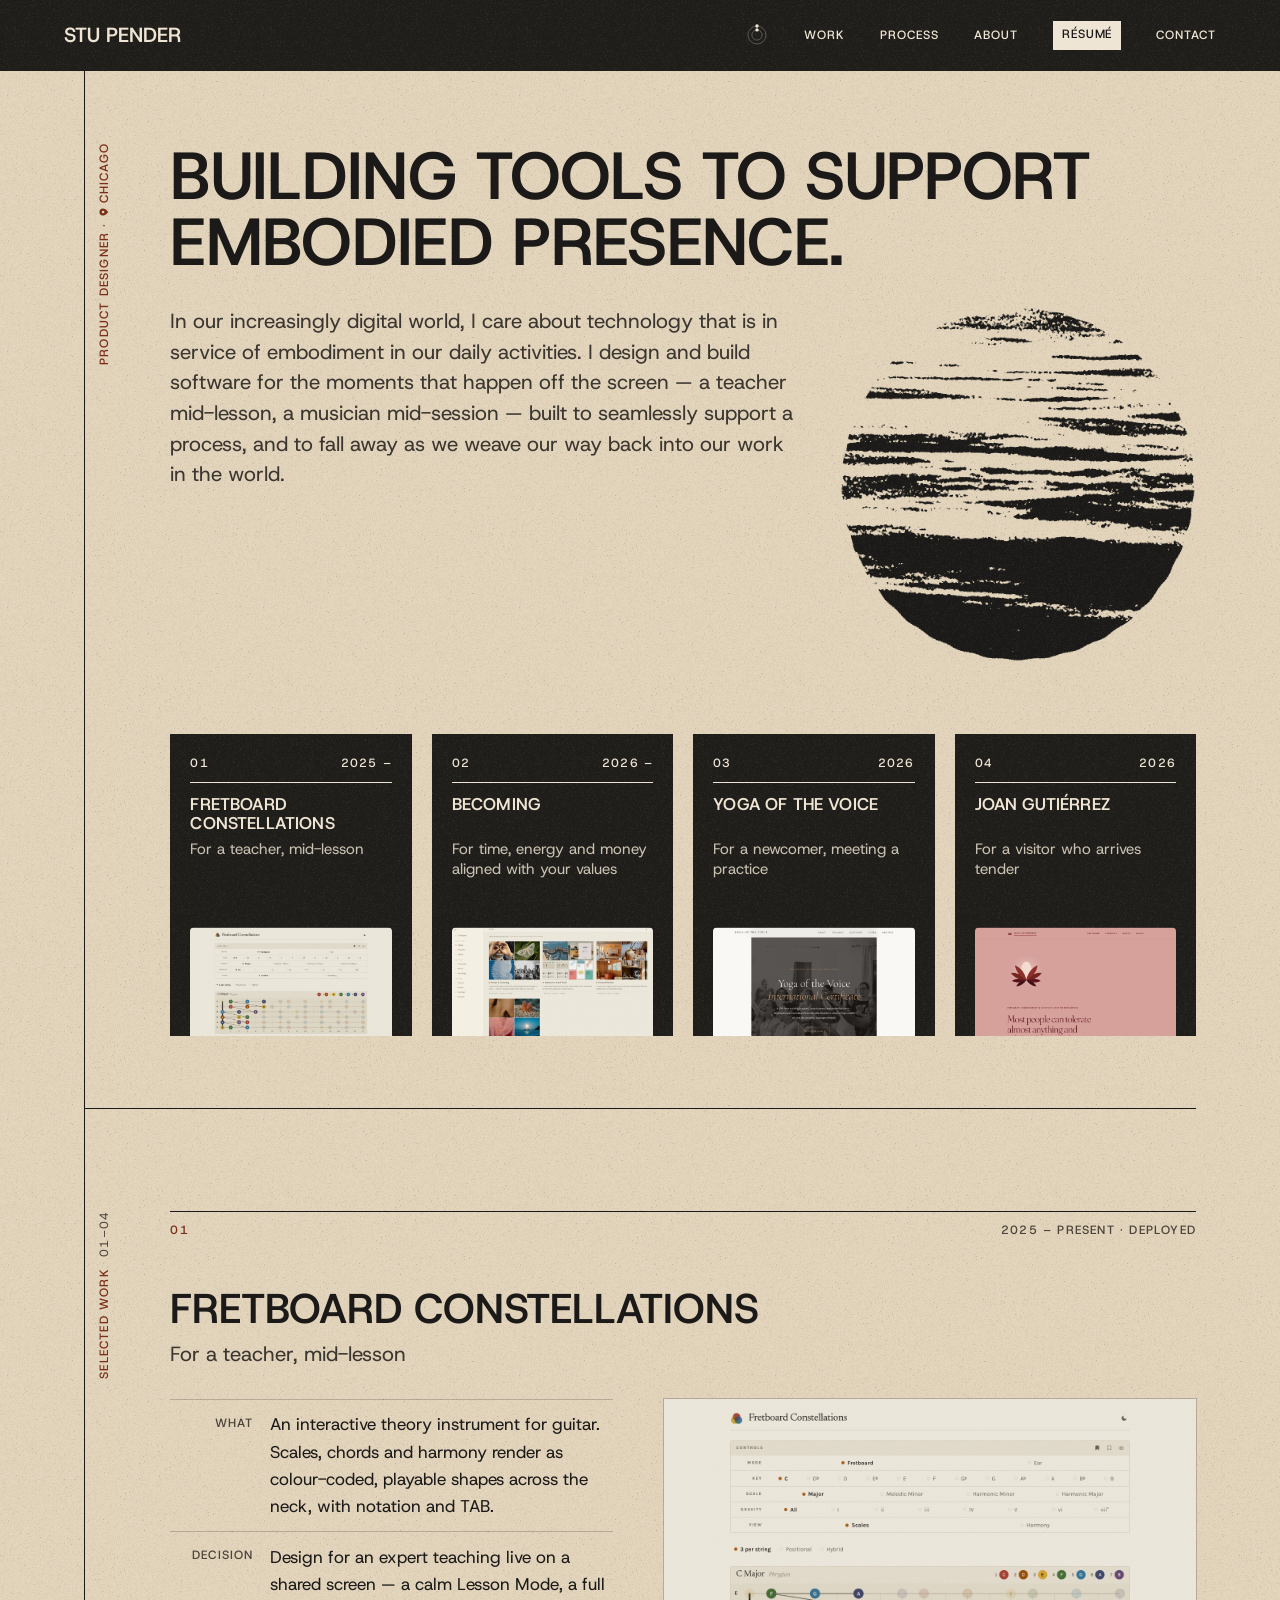
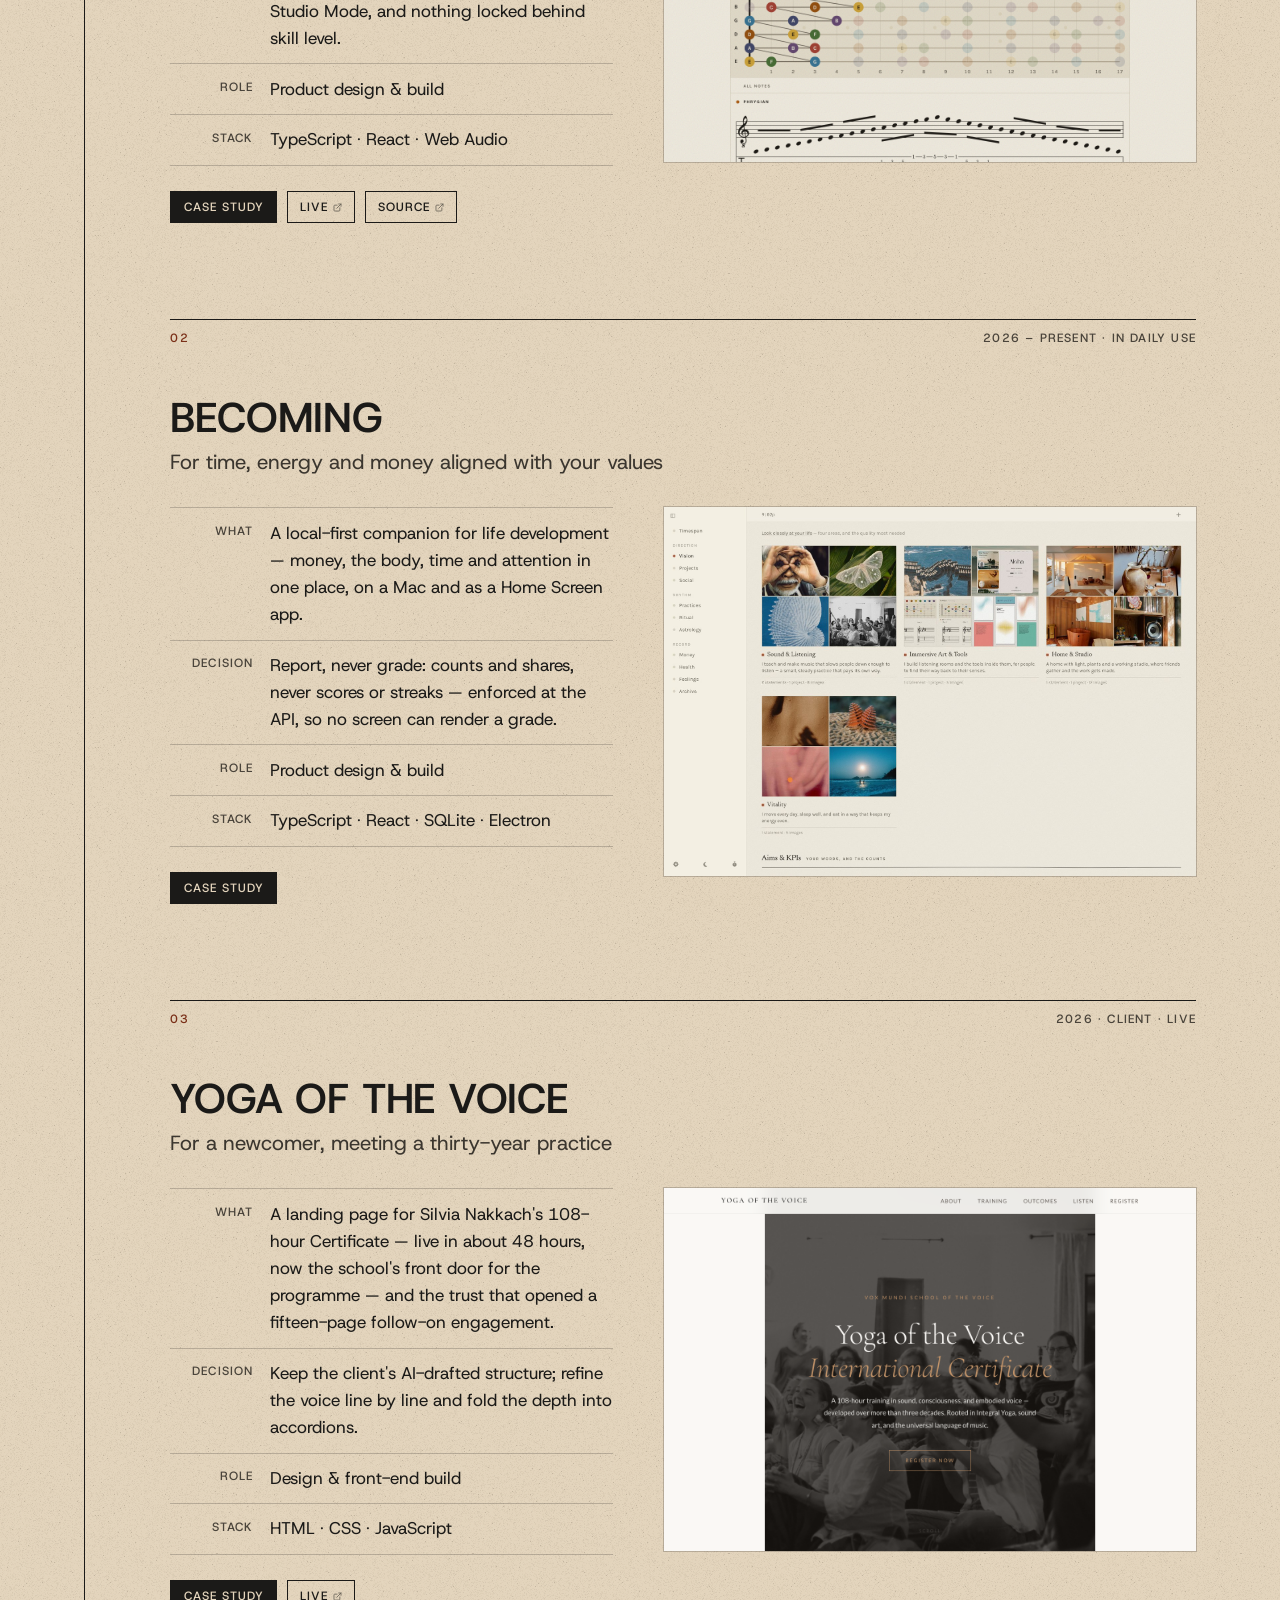
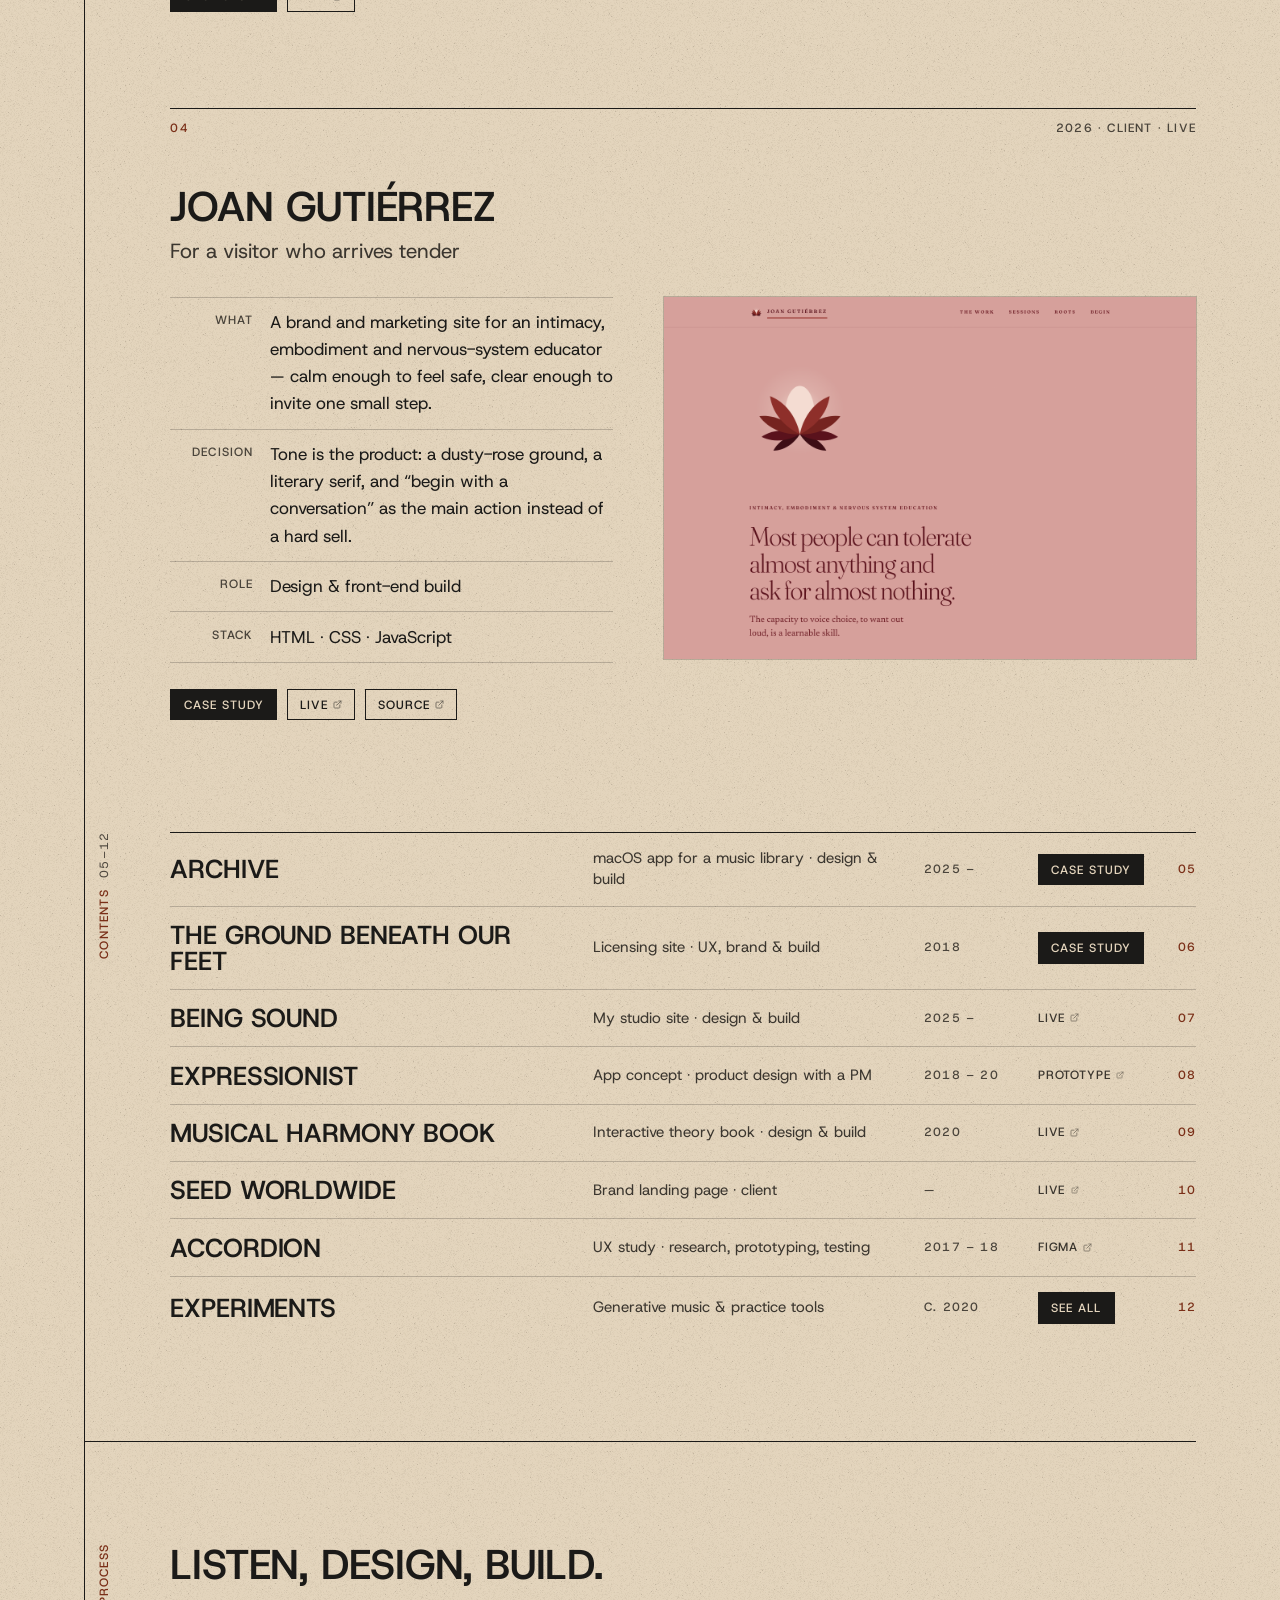
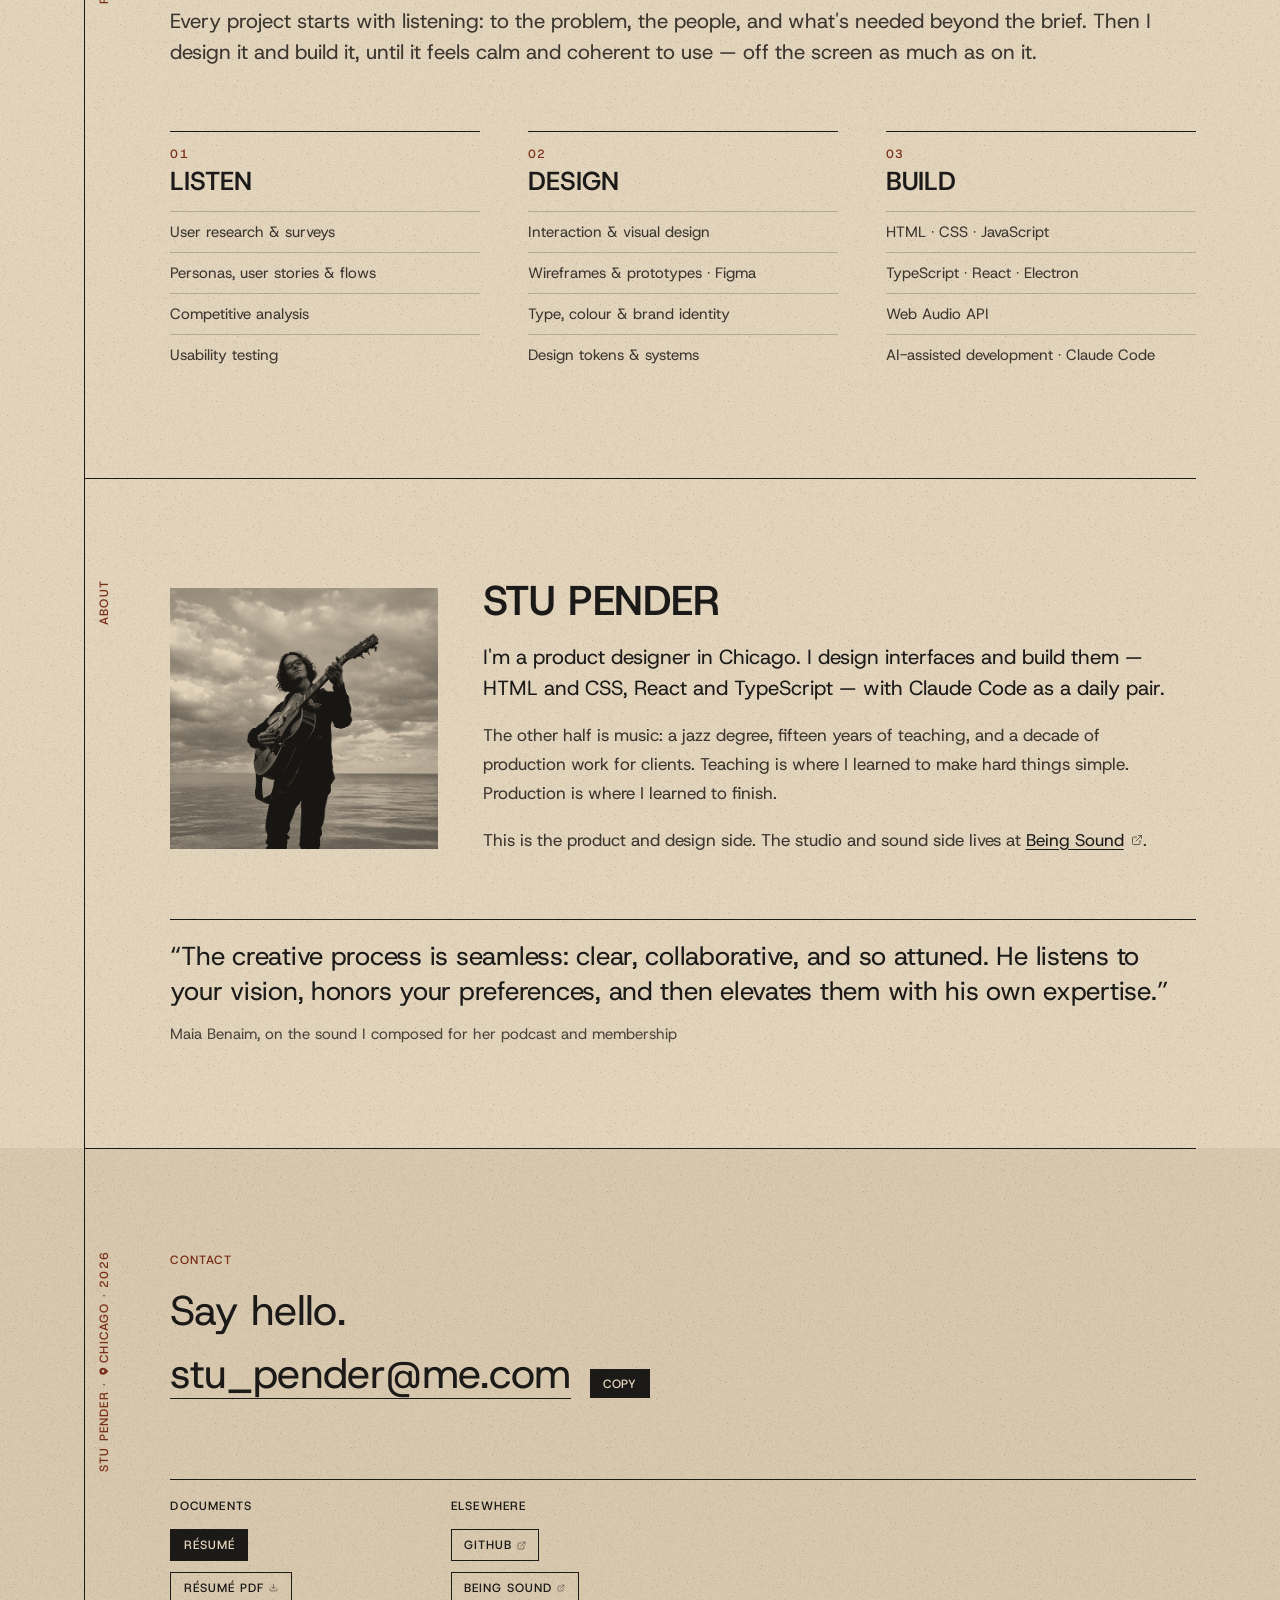
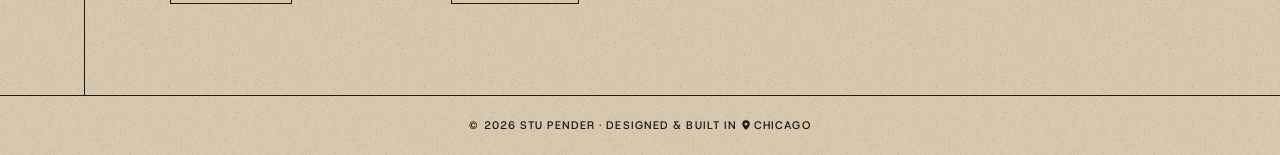
==== commit 2c0297fb: "Nav: Practice becomes Process The link, the section's side label and its anchor (#process) on every " ====
--- a/index.html
+++ b/index.html
@@ -26,7 +26,7 @@
     <link rel="preconnect" href="https://fonts.gstatic.com" crossorigin>
     <link href="https://fonts.googleapis.com/css2?family=Host+Grotesk:ital,wght@0,300..700;1,300..700&display=swap" rel="stylesheet">
 
-    <link rel="stylesheet" href="styles.css?v=20261013r">
+    <link rel="stylesheet" href="styles.css?v=20261013s">
 </head>
 <body>
 
@@ -41,7 +41,7 @@
             </button>
             <nav class="site-nav" id="site-nav" aria-label="Primary">
                 <a href="#work" data-hint="01 – 12">Work</a>
-                <a href="#practice" data-hint="Listen · Design · Build">Practice</a>
+                <a href="#process" data-hint="Listen · Design · Build">Process</a>
                 <a href="#about" data-hint="Chicago">About</a>
                 <a href="resume.html" class="nav-page" data-hint="Experience">Résumé</a>
                 <a href="#contact" data-hint="Say hello">Contact</a>
@@ -278,12 +278,12 @@
         </section>
 
         <!-- ========================================================= -->
-        <!-- PRACTICE — listen, design, build                          -->
-        <!-- ========================================================= -->
-        <section id="practice" class="section" aria-labelledby="practice-heading">
+        <!-- PROCESS — listen, design, build                           -->
+        <!-- ========================================================= -->
+        <section id="process" class="section" aria-labelledby="process-heading">
             <header class="section-head">
-                <p class="rail-label">Practice</p>
-                <h2 id="practice-heading" class="section-title">Listen, design, build.</h2>
+                <p class="rail-label">Process</p>
+                <h2 id="process-heading" class="section-title">Listen, design, build.</h2>
                 <p class="section-lede">
                     Every project starts with listening: to the problem, the people, and what's
                     needed beyond the brief. Then I design it and build it, until it feels calm
@@ -399,6 +399,6 @@
         <p>© <span id="year"></span> Stu Pender · Designed &amp; built in <span class="pin" aria-hidden="true"></span>Chicago</p>
     </footer>
 
-    <script src="script.js?v=20261013r"></script>
+    <script src="script.js?v=20261013s"></script>
 </body>
 </html>
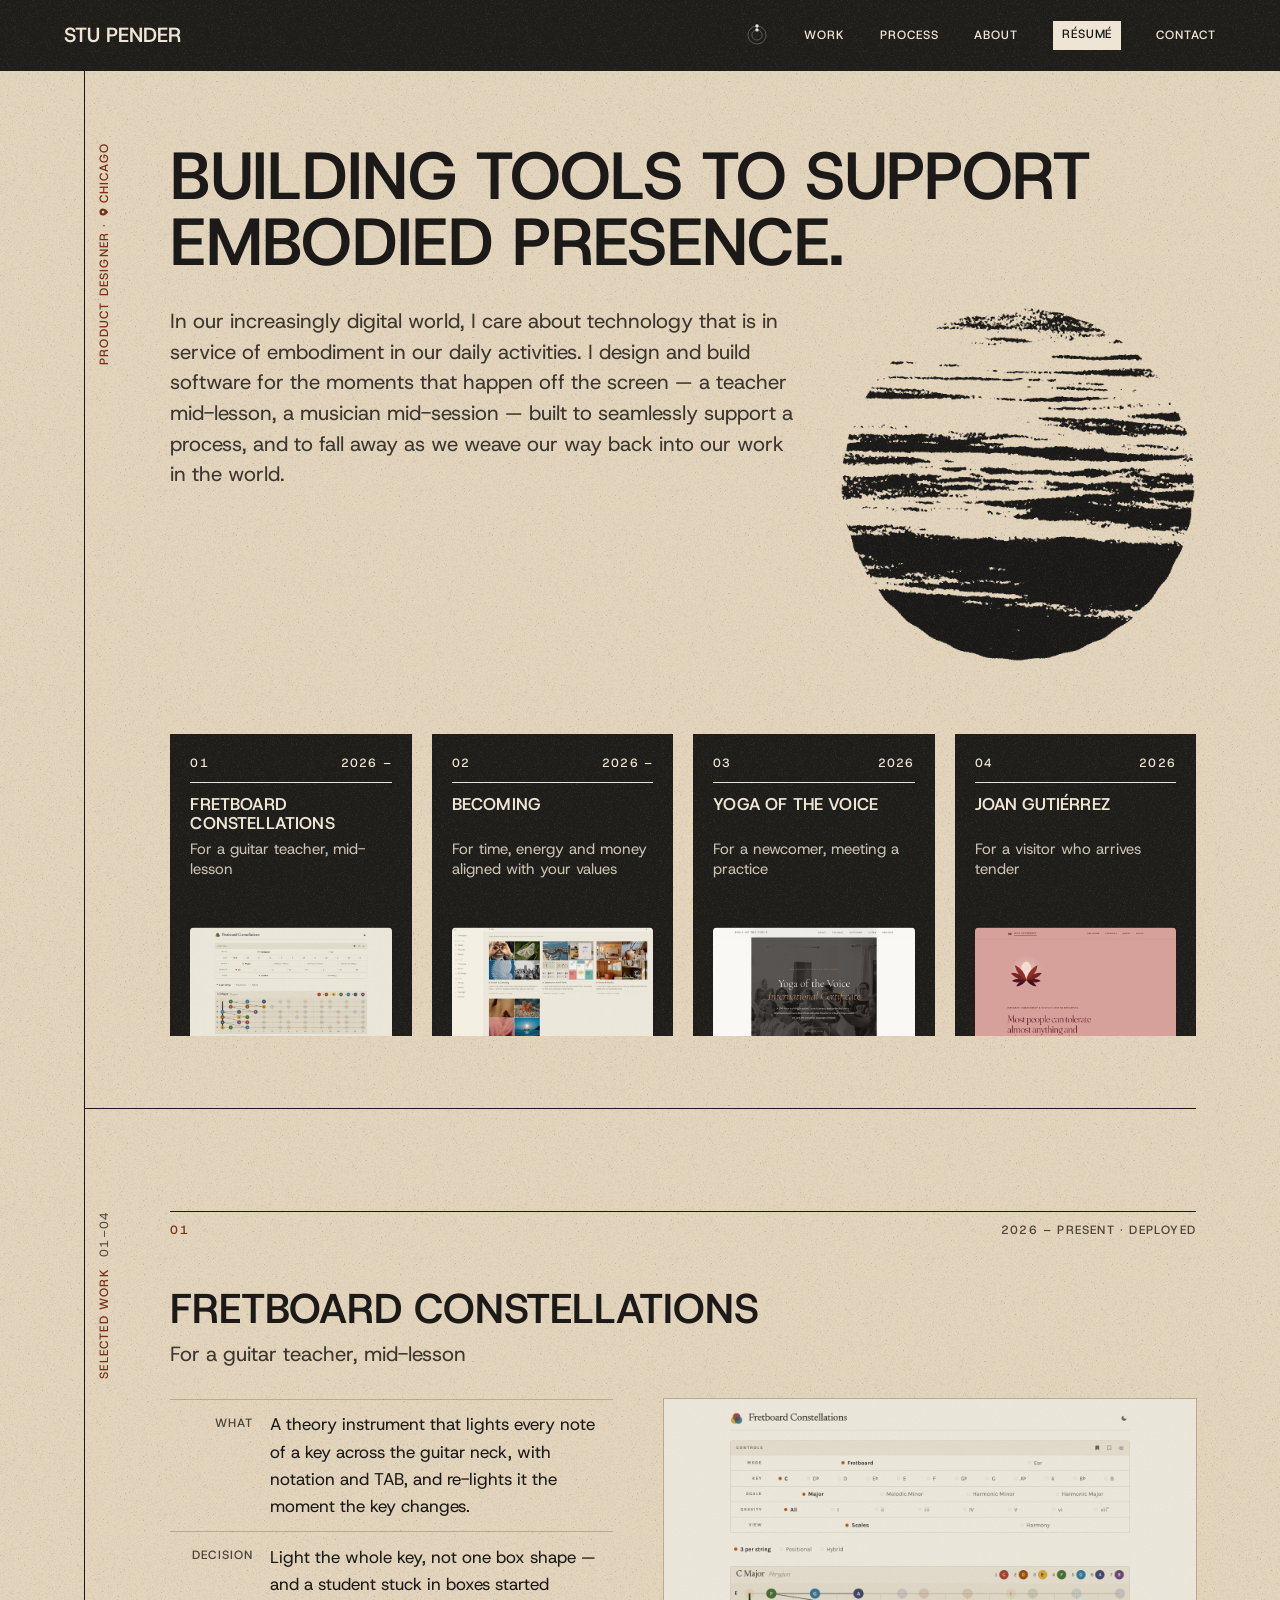
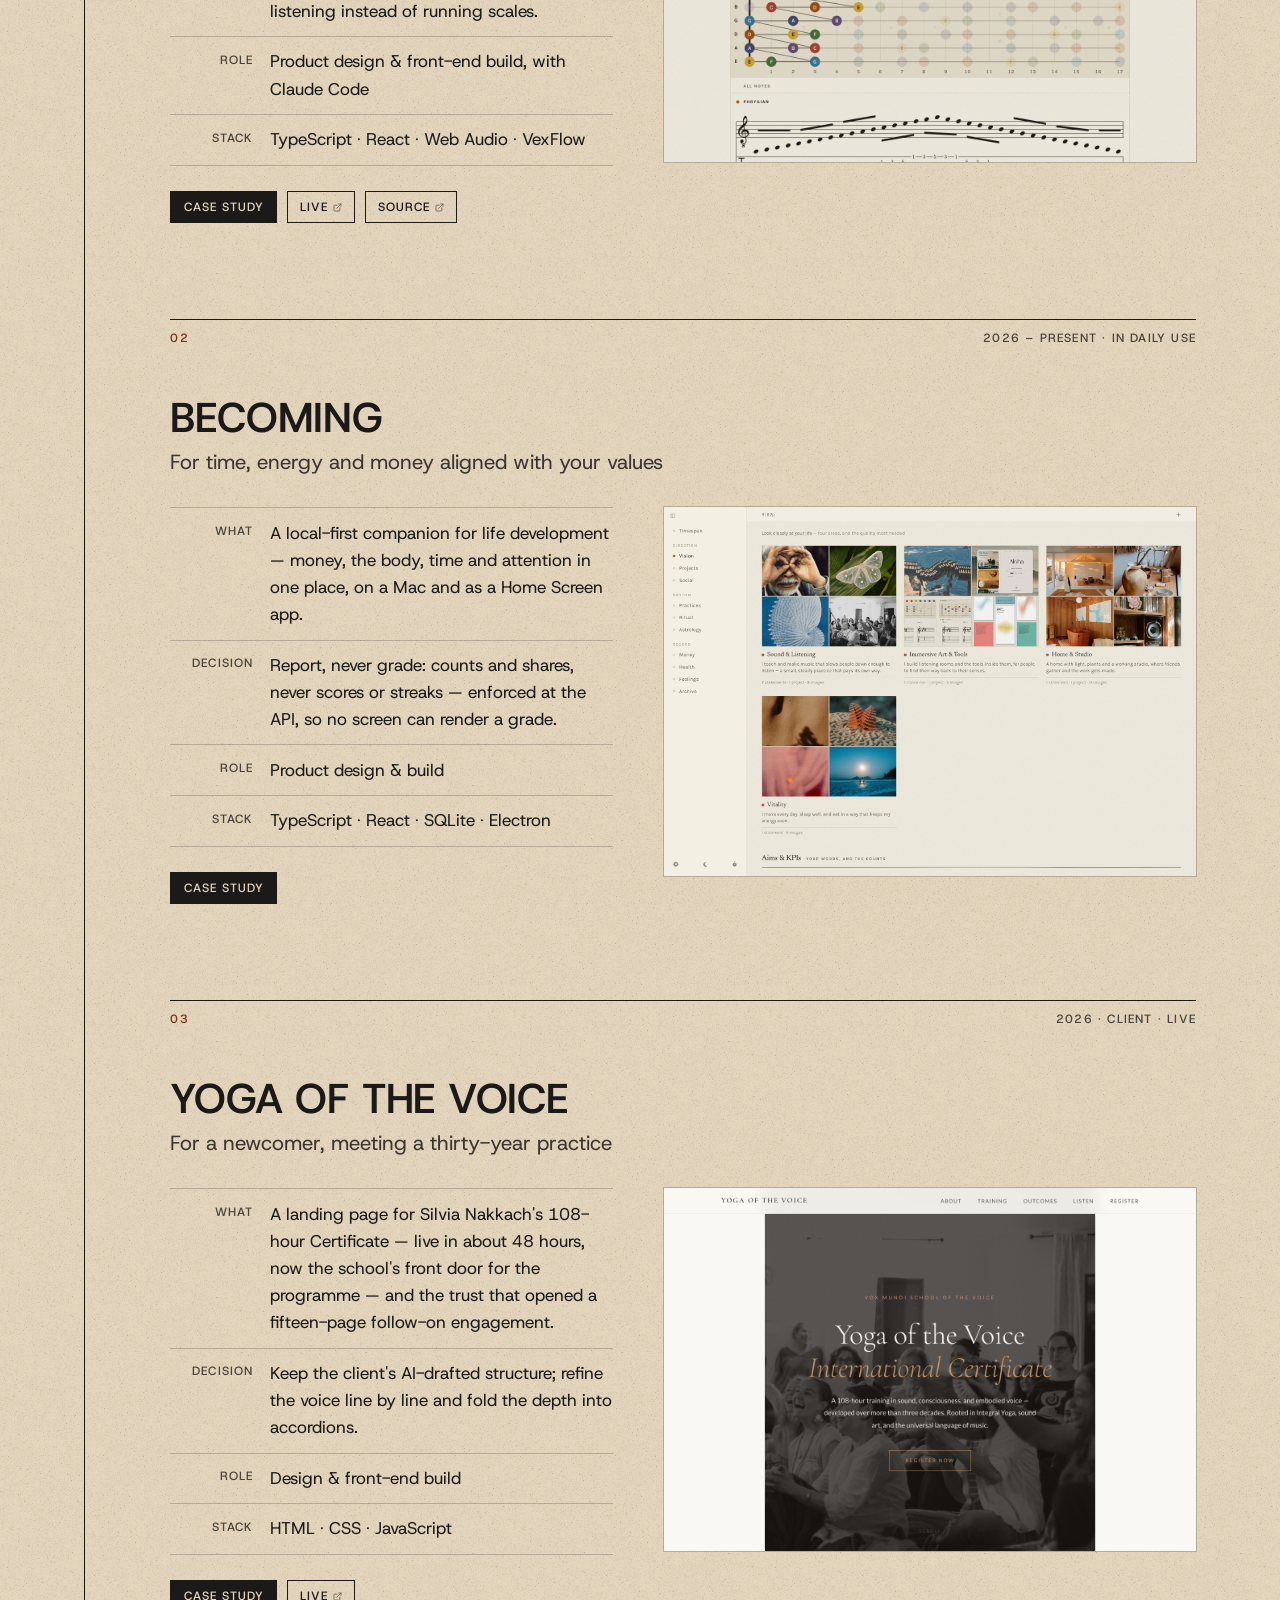
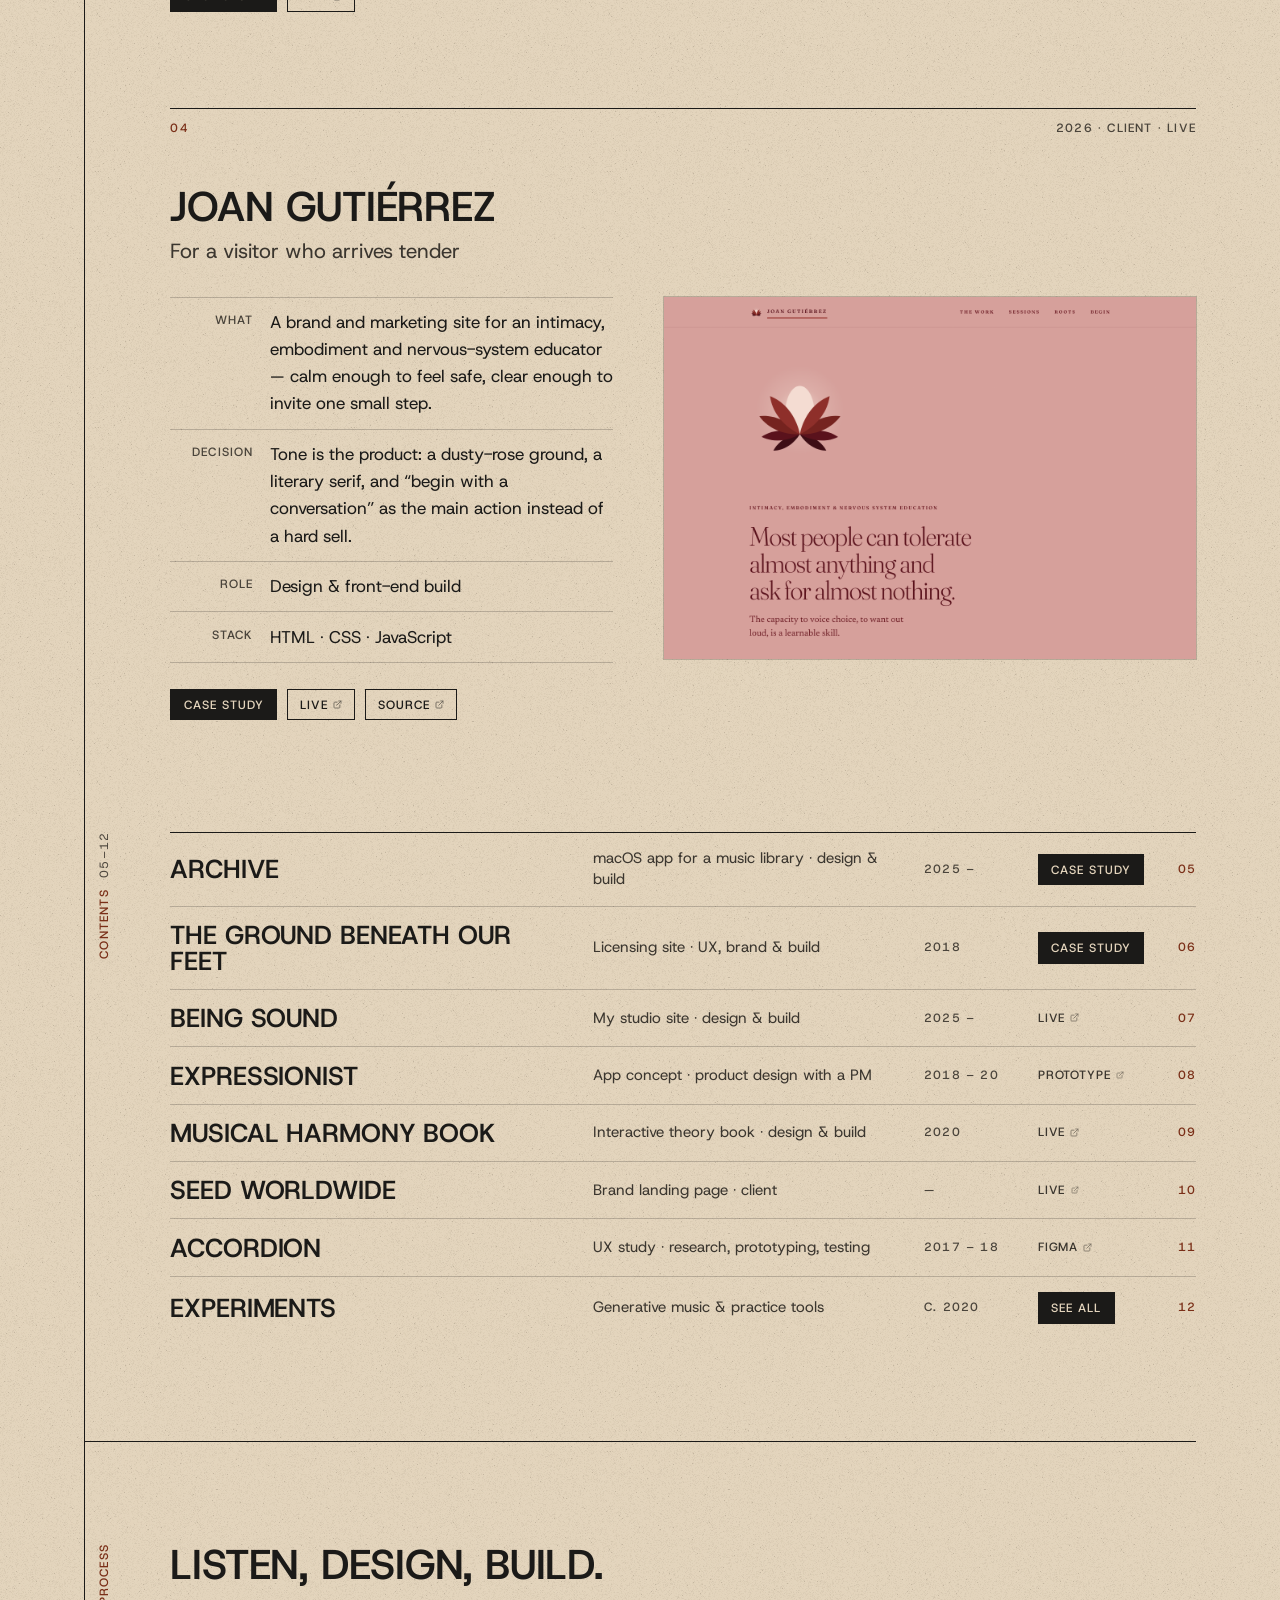
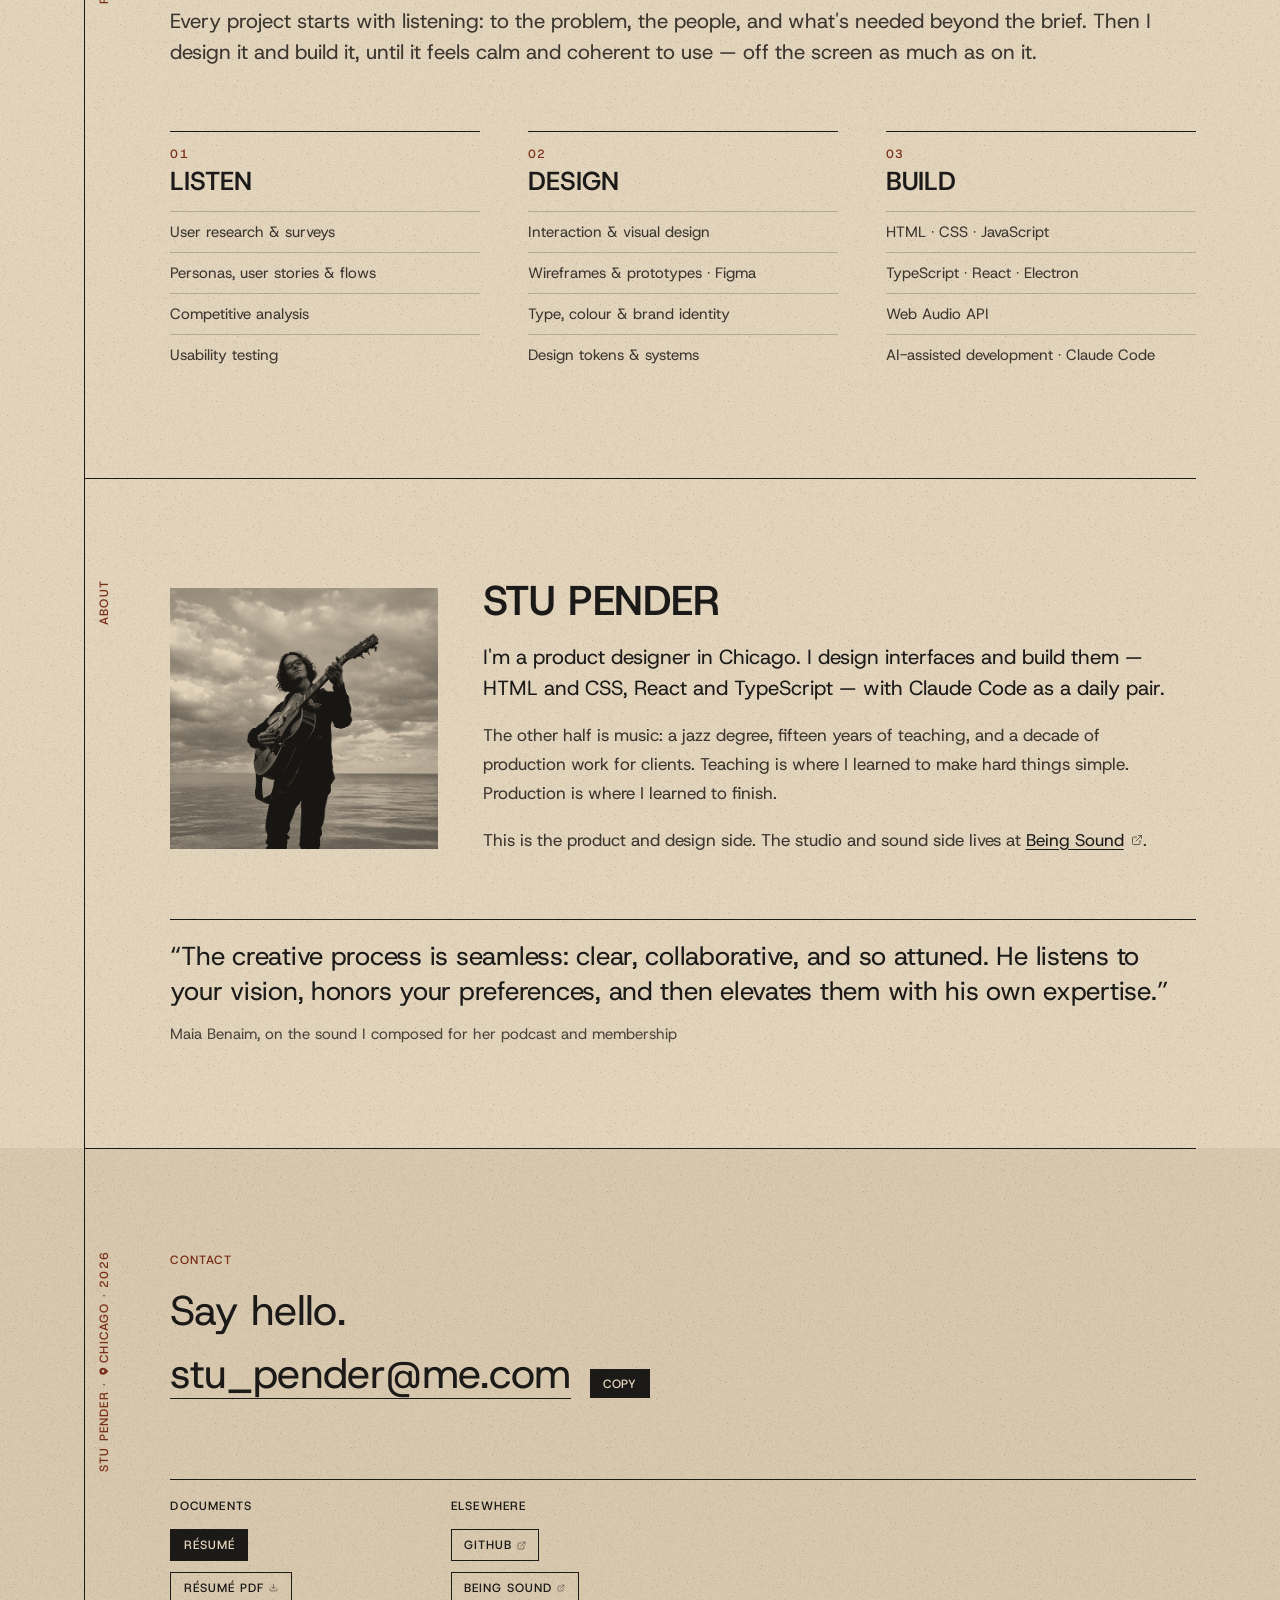
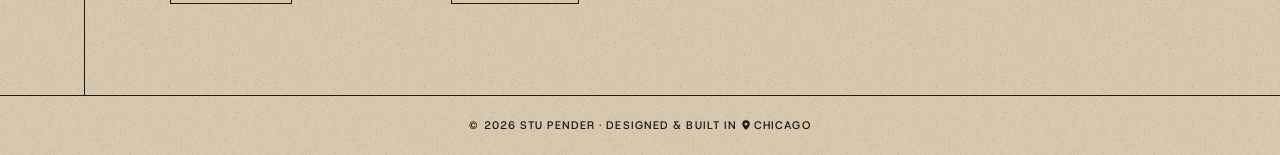
==== commit dd62c647: "Fretboard: the case study, rewritten from the record The old page told a story the project's own his" ====
--- a/index.html
+++ b/index.html
@@ -18,15 +18,15 @@
     <meta property="og:image:alt" content="Stu Pender, product designer — “Building tools to support embodied presence,” beside a circle of lake water printed in one ink, over four black cards of his projects.">
     <meta name="twitter:card" content="summary_large_image">
 
-    <link rel="icon" type="image/png" sizes="32x32" href="images/favicon-32.png">
-    <link rel="icon" type="image/png" sizes="192x192" href="images/favicon-192.png">
-    <link rel="apple-touch-icon" href="images/favicon-180.png">
+    <link rel="icon" type="image/png" sizes="32x32" href="images/favicon-32.png?v=lake">
+    <link rel="icon" type="image/png" sizes="192x192" href="images/favicon-192.png?v=lake">
+    <link rel="apple-touch-icon" href="images/favicon-180.png?v=lake">
 
     <link rel="preconnect" href="https://fonts.googleapis.com">
     <link rel="preconnect" href="https://fonts.gstatic.com" crossorigin>
     <link href="https://fonts.googleapis.com/css2?family=Host+Grotesk:ital,wght@0,300..700;1,300..700&display=swap" rel="stylesheet">
 
-    <link rel="stylesheet" href="styles.css?v=20261013s">
+    <link rel="stylesheet" href="styles.css?v=20261019">
 </head>
 <body>
 
@@ -87,9 +87,9 @@
             <nav class="cards" aria-label="Selected work">
                 <ol class="cards-list">
                     <li><a class="card on-dark" href="#fretboard" style="--field:var(--f-cobalt)">
-                        <span class="card-top"><span class="card-no">01</span><span class="card-year">2025 –</span></span>
+                        <span class="card-top"><span class="card-no">01</span><span class="card-year">2026 –</span></span>
                         <span class="card-title">Fretboard Constellations</span>
-                        <span class="card-for">For a teacher, mid-lesson</span>
+                        <span class="card-for">For a guitar teacher, mid-lesson</span>
                         <span class="card-img"><img src="images/thumbs/fretboard.jpg" alt="" width="640" height="436" loading="lazy"></span>
                     </a></li>
                     <li><a class="card" href="#becoming" style="--field:var(--f-sky)">
@@ -125,15 +125,15 @@
 
             <!-- 01 · Fretboard Constellations -->
             <article class="cover" id="fretboard">
-                <div class="cover-top"><span class="cover-no">01</span><span class="cover-when">2025 – present · deployed</span></div>
+                <div class="cover-top"><span class="cover-no">01</span><span class="cover-when">2026 – present · deployed</span></div>
                 <div class="cover-text">
                     <h3 class="cover-title"><a href="fretboard-constellations.html">Fretboard Constellations</a></h3>
-                    <p class="cover-for">For a teacher, mid-lesson</p>
+                    <p class="cover-for">For a guitar teacher, mid-lesson</p>
                     <dl class="cover-toc">
-                        <div><dt>What</dt><dd>An interactive theory instrument for guitar. Scales, chords and harmony render as colour-coded, playable shapes across the neck, with notation and TAB.</dd></div>
-                        <div><dt>Decision</dt><dd>Design for an expert teaching live on a shared screen — a calm Lesson Mode, a full Studio Mode, and nothing locked behind skill level.</dd></div>
-                        <div><dt>Role</dt><dd>Product design &amp; build</dd></div>
-                        <div><dt>Stack</dt><dd>TypeScript · React · Web Audio</dd></div>
+                        <div><dt>What</dt><dd>A theory instrument that lights every note of a key across the guitar neck, with notation and TAB, and re-lights it the moment the key changes.</dd></div>
+                        <div><dt>Decision</dt><dd>Light the whole key, not one box shape — and a student stuck in boxes started listening instead of running scales.</dd></div>
+                        <div><dt>Role</dt><dd>Product design &amp; front-end build, with Claude Code</dd></div>
+                        <div><dt>Stack</dt><dd>TypeScript · React · Web Audio · VexFlow</dd></div>
                     </dl>
                     <p class="cover-links">
                         <a class="blk" href="fretboard-constellations.html">Case study</a>
@@ -399,6 +399,6 @@
         <p>© <span id="year"></span> Stu Pender · Designed &amp; built in <span class="pin" aria-hidden="true"></span>Chicago</p>
     </footer>
 
-    <script src="script.js?v=20261013s"></script>
+    <script src="script.js?v=20261019"></script>
 </body>
 </html>
--- a/styles.css
+++ b/styles.css
@@ -294,9 +294,13 @@
 }
 :root[data-palette="paper"] .contact-cols li a:not(.blk):hover { background: var(--ink); border-color: var(--ink); color: var(--paper); }
 :root[data-palette="paper"] .site-footer p { font-size: var(--t-fine); }
-/* The menu page: short titles in caps; hints as labels. */
-:root[data-palette="paper"] .site-nav.open a { font-size: var(--t-h2); font-weight: 600; letter-spacing: 0; }
-:root[data-palette="paper"] .site-nav.open a::before { font-size: var(--t-label); font-weight: 500; letter-spacing: 0.08em; text-transform: uppercase; }
+/* The menu page: short titles in caps; hints as labels. Scoped to the width
+   the menu page exists at, so a menu left open while the window widens can't
+   restyle the desktop nav. */
+@media (max-width: 820px) {
+    :root[data-palette="paper"] .site-nav.open a { font-size: var(--t-h2); font-weight: 600; letter-spacing: 0; }
+    :root[data-palette="paper"] .site-nav.open a::before { font-size: var(--t-label); font-weight: 500; letter-spacing: 0.08em; text-transform: uppercase; }
+}
 
 /* Selecting text (click and drag) marks it in the label terracotta at a
    quarter strength; the type keeps its own colour, on paper or ink. */
@@ -311,8 +315,10 @@
 :root[data-palette="paper"] .sound-toggle[aria-pressed="true"] { color: #EFE5D4; }
 :root[data-palette="paper"] .site-header .site-nav a.nav-page { background: #EFE5D4; color: var(--ink); }
 :root[data-palette="paper"] .site-header .site-nav a.nav-page:hover { background: var(--sun); color: #EFE5D4; }
-:root[data-palette="paper"] .site-header .site-nav.open a.nav-page { background: none; color: #EFE5D4; }
-:root[data-palette="paper"] .site-header .site-nav.open a:hover { color: #EFE5D4; text-decoration: underline; text-decoration-thickness: 2px; text-underline-offset: 0.15em; }
+@media (max-width: 820px) {
+    :root[data-palette="paper"] .site-header .site-nav.open a.nav-page { background: none; color: #EFE5D4; }
+    :root[data-palette="paper"] .site-header .site-nav.open a:hover { color: #EFE5D4; text-decoration: underline; text-decoration-thickness: 2px; text-underline-offset: 0.15em; }
+}
 
 /* The hero print: a circle of lake water from the portrait, one ink
    with the paper's grain in it, after screen-printed texture studies. */
@@ -1117,6 +1123,9 @@
 
 .cs-figure { margin: 2rem 0; }
 .cs-figure img { width: 100%; outline: 1px solid var(--hair); }
+/* A short clip sits in a figure exactly like a screenshot: full width, the same
+   hairline, no player chrome until you ask for it. */
+.cs-figure video { display: block; width: 100%; height: auto; outline: 1px solid var(--hair); }
 /* Two phone screens side by side. Capped narrower than a full figure, so a
    phone screenshot stays near phone size rather than growing to fill the
    column. */
@@ -1387,7 +1396,11 @@
     .site-nav.open a[data-hint="Chicago"]::before { order: 3; }
     .site-nav.open a:hover::before { color: var(--hover-dark); }
     /* The header joins the menu page while it is open. */
-    .menu-open, .menu-open body { overflow: hidden; }
+    /* Lock the page behind the menu on <html> only. Locking <body> too makes
+       the body its own scroll box, and the sticky header then sticks to the
+       body's top, which is scrolled away above the screen: the header and its
+       close button vanish whenever the menu is opened partway down a page. */
+    .menu-open { overflow: hidden; }
     .menu-open .site-header { background: var(--cobalt); color: var(--grey); border-bottom-color: rgb(228 227 232 / 0.55); }
     .menu-open .wordmark:hover,
     .menu-open .sound-toggle:hover { color: var(--hover-dark); }
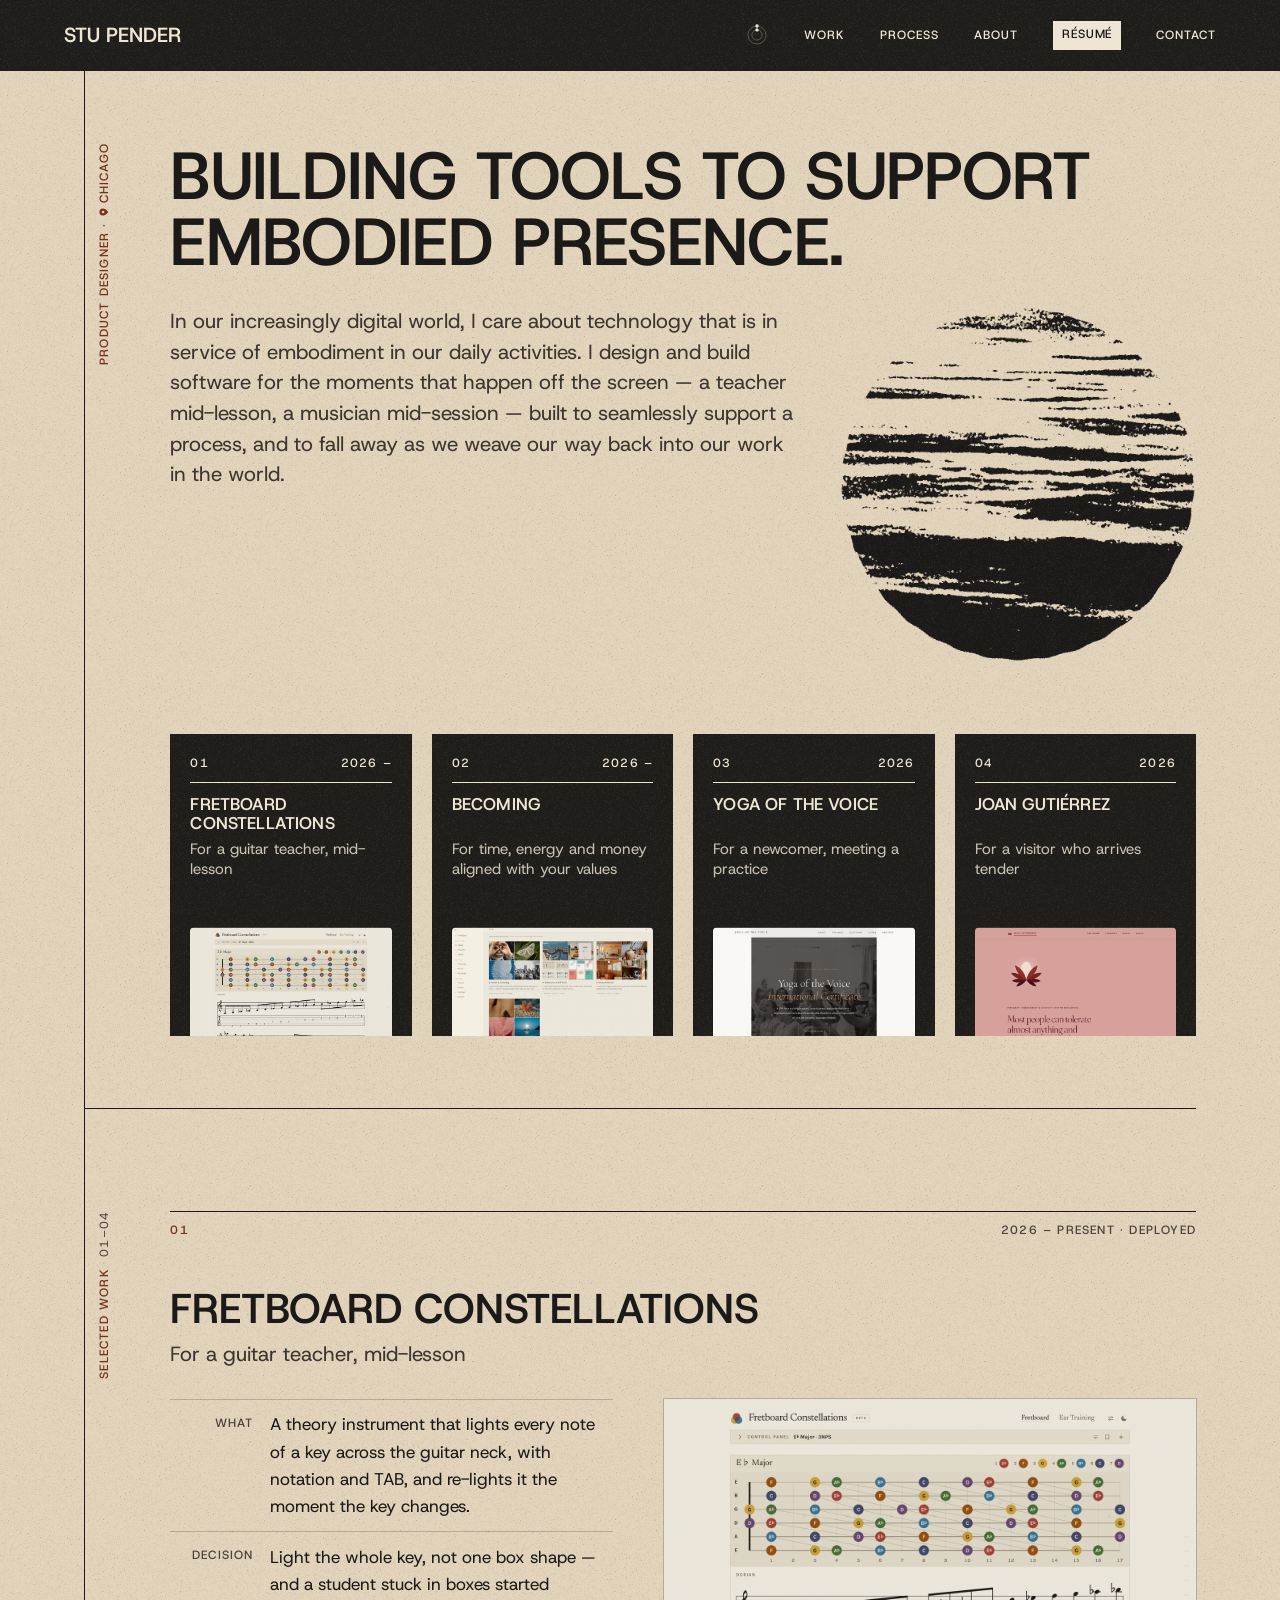
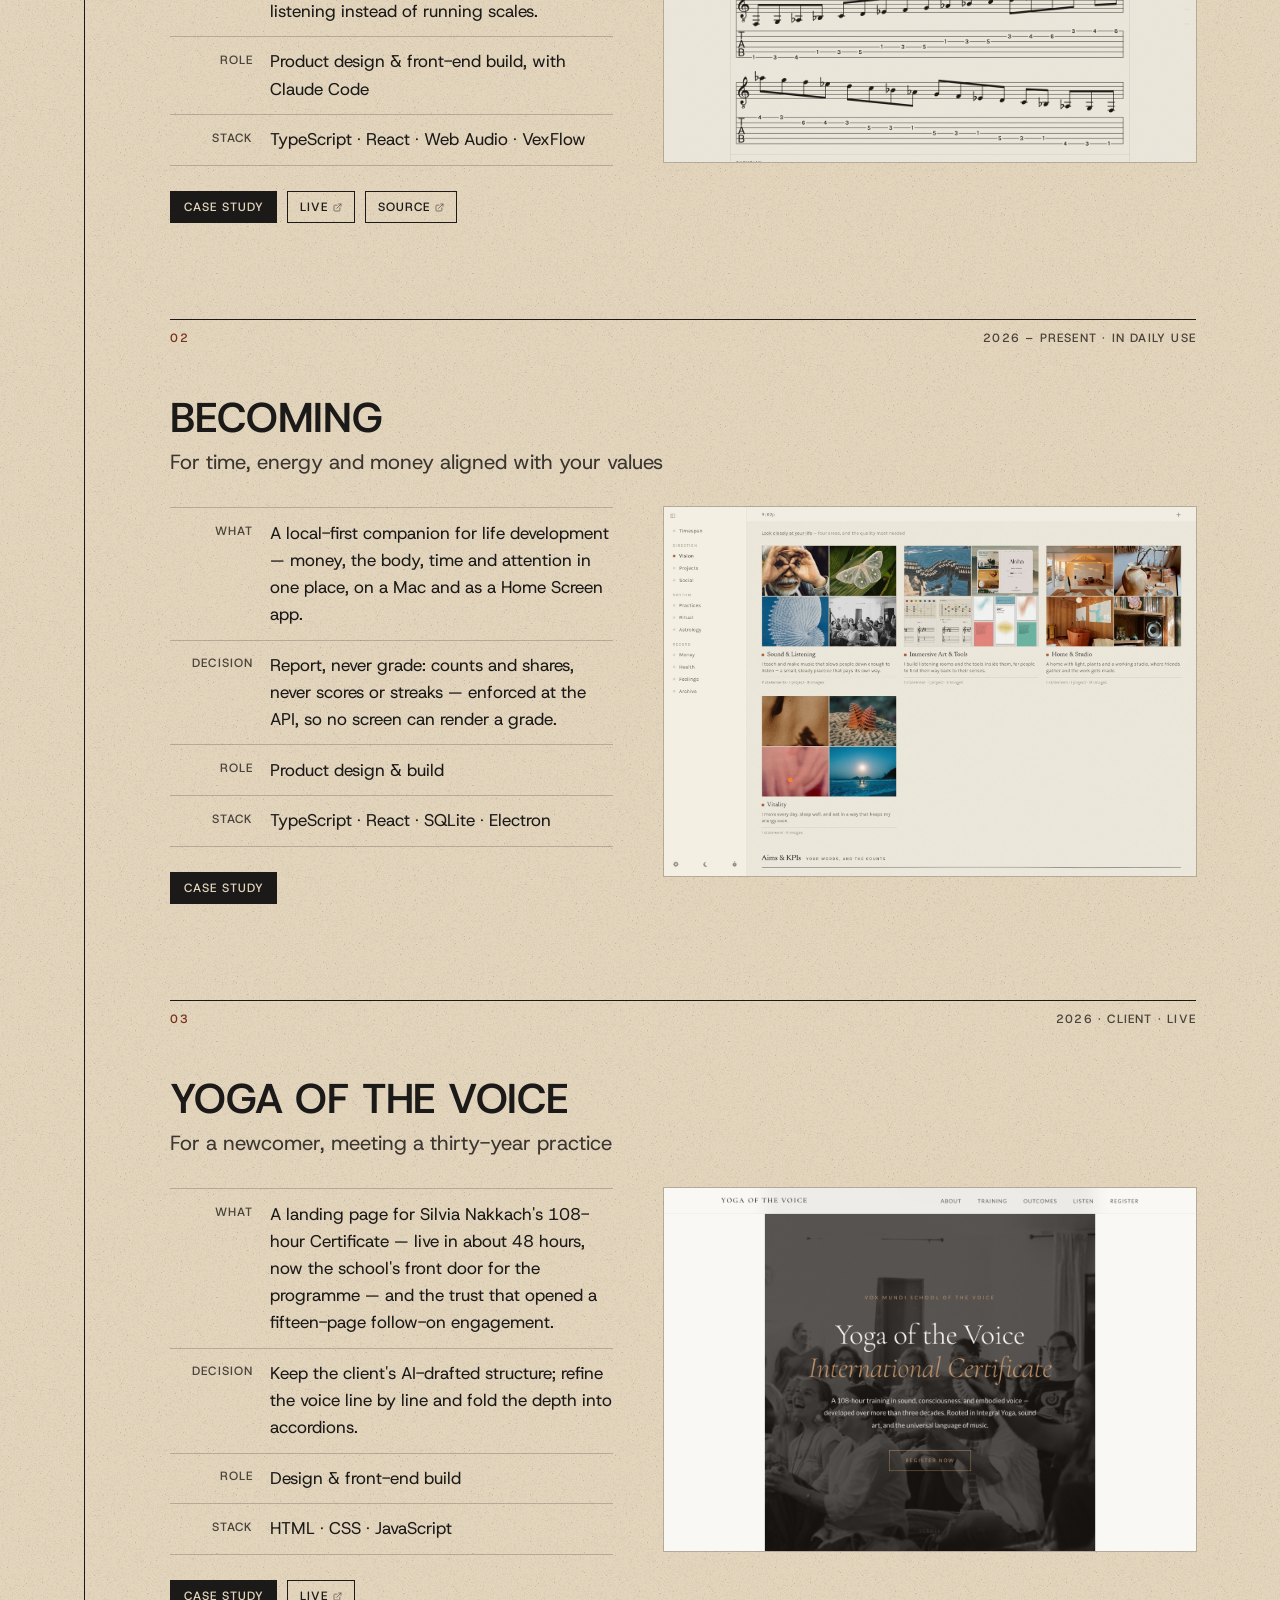
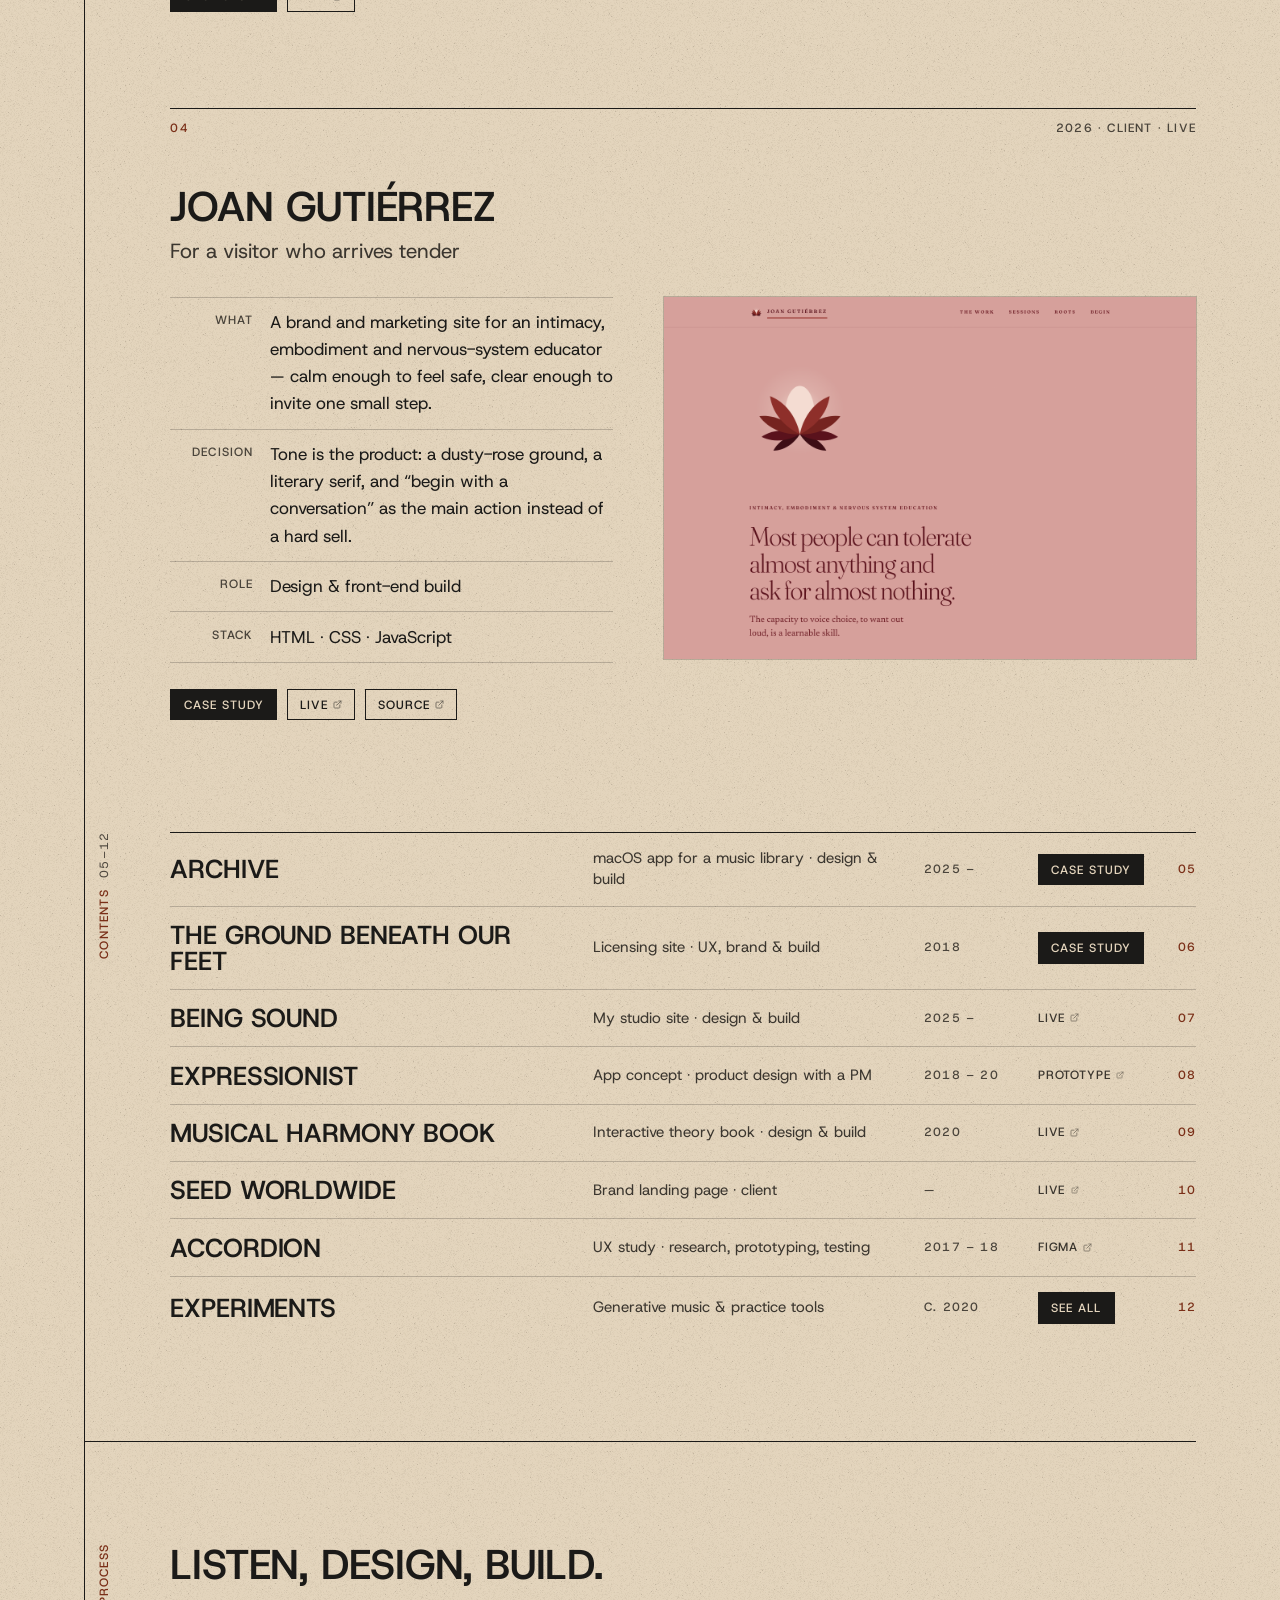
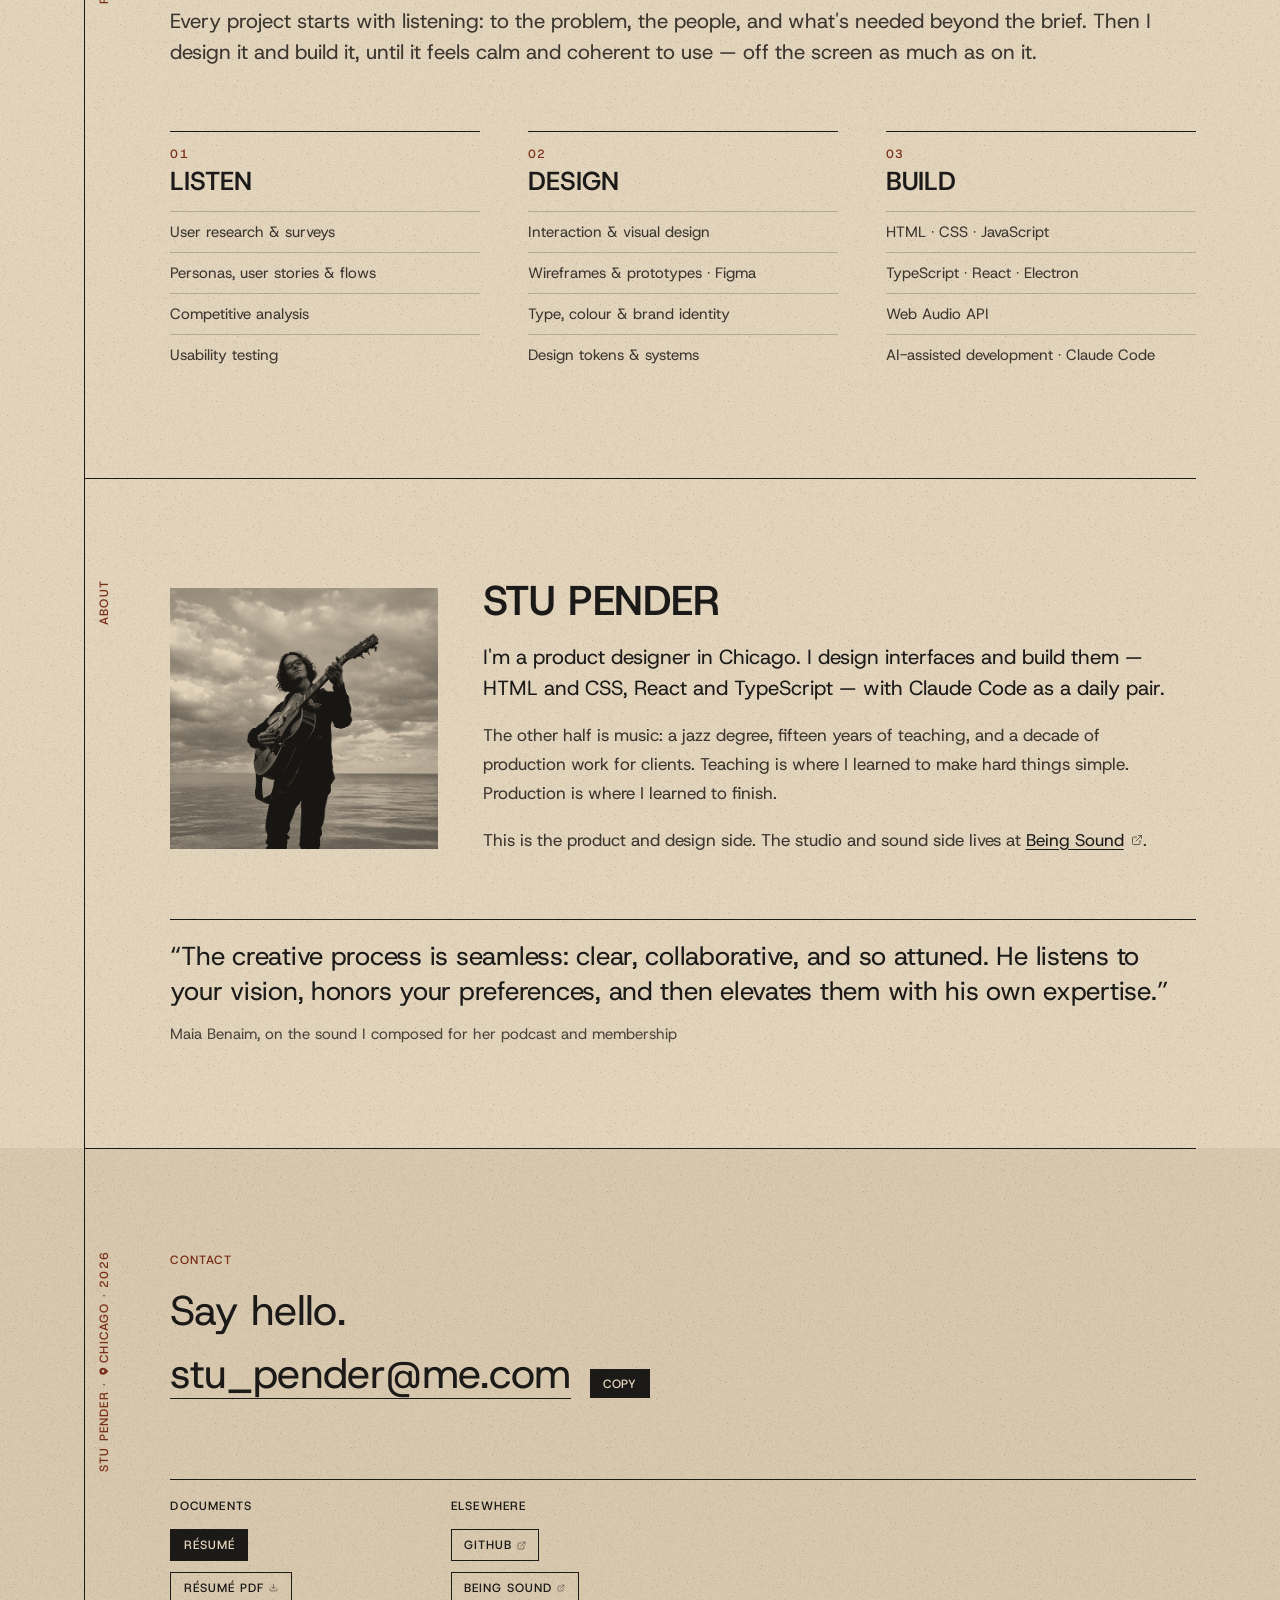
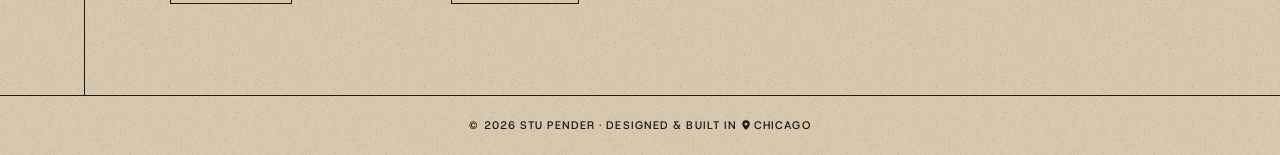
==== commit 1dca8db1: "Fretboard: a new picture of the work, with its stems The card, the cover and the link preview all sh" ====
--- a/index.html
+++ b/index.html
@@ -12,7 +12,7 @@
     <meta property="og:title" content="Stu Pender — Product Designer">
     <meta property="og:description" content="Stu Pender — product designer in Chicago. Building tools to support embodied presence: software for the moments that happen off the screen.">
     <meta property="og:url" content="https://stupender.github.io/">
-    <meta property="og:image" content="https://stupender.github.io/images/og-card.png?v=20261013">
+    <meta property="og:image" content="https://stupender.github.io/images/og-card.png?v=20261019">
     <meta property="og:image:width" content="1200">
     <meta property="og:image:height" content="630">
     <meta property="og:image:alt" content="Stu Pender, product designer — “Building tools to support embodied presence,” beside a circle of lake water printed in one ink, over four black cards of his projects.">
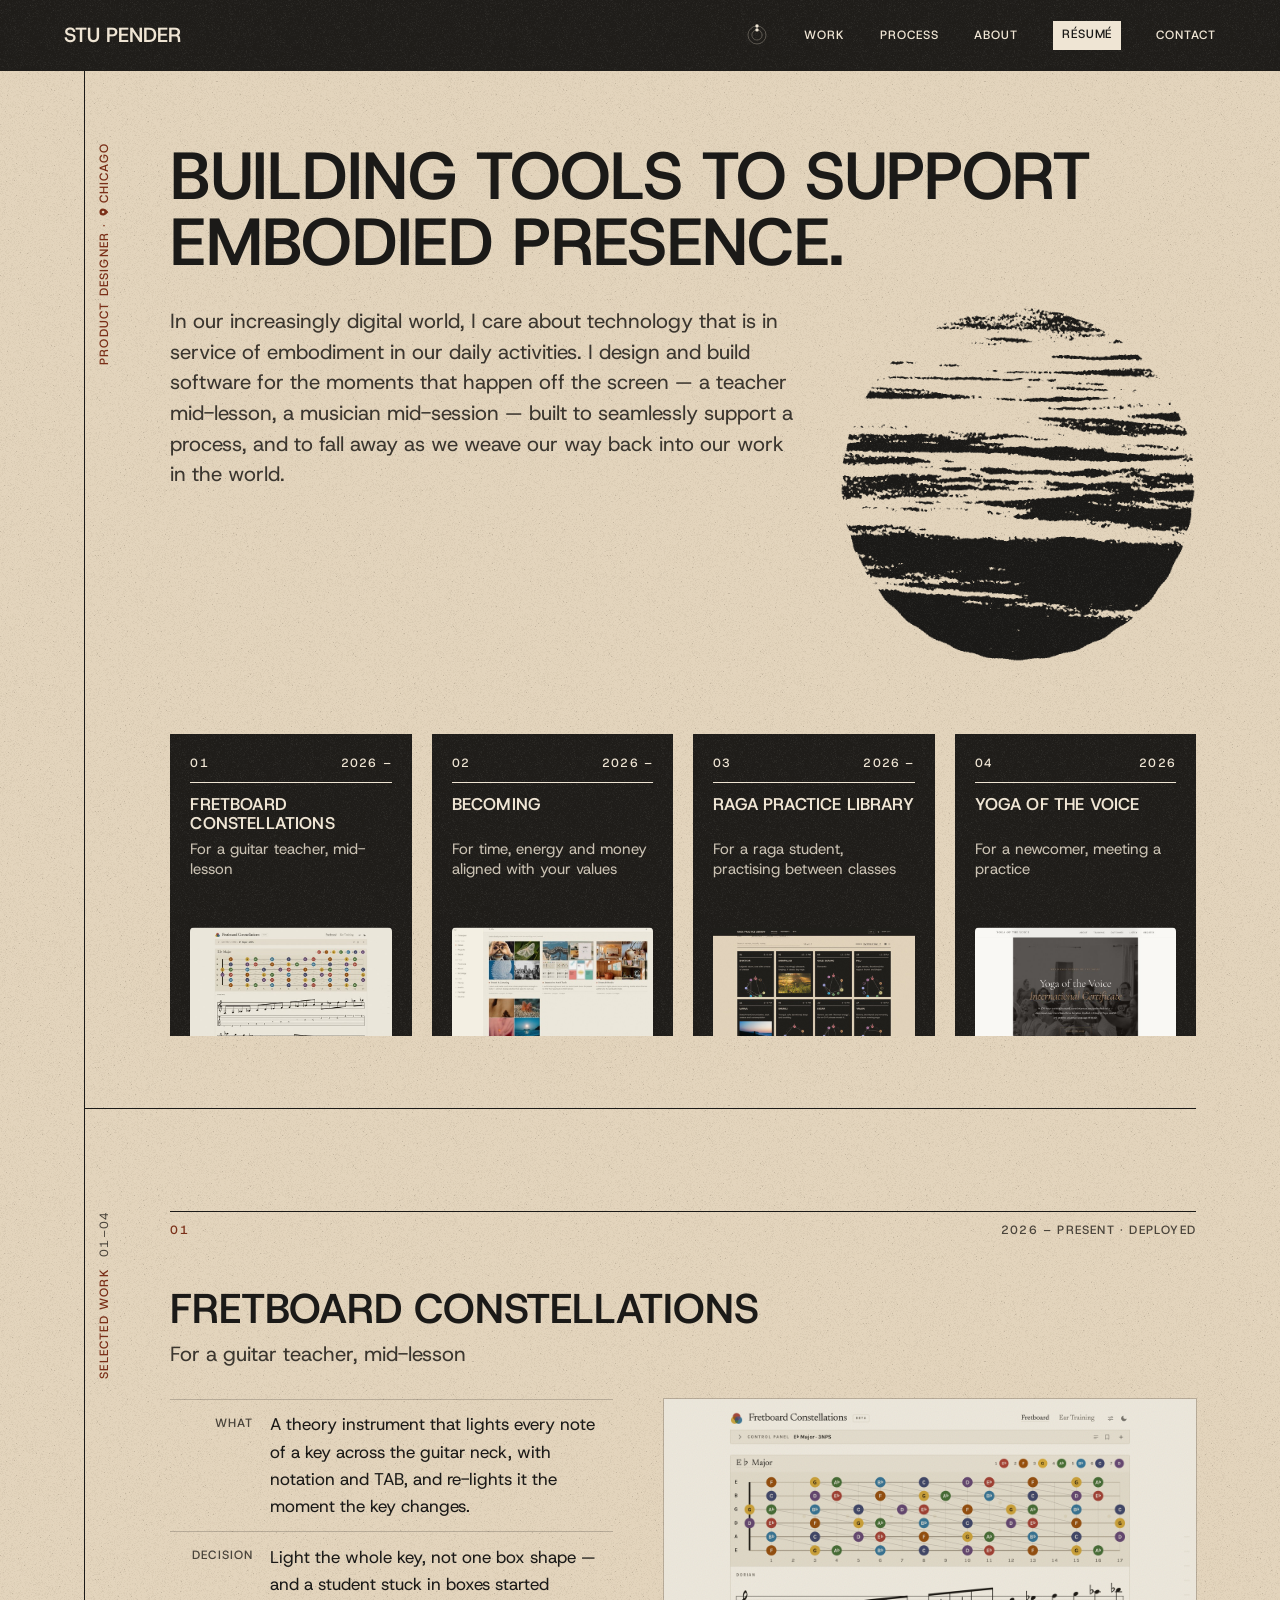
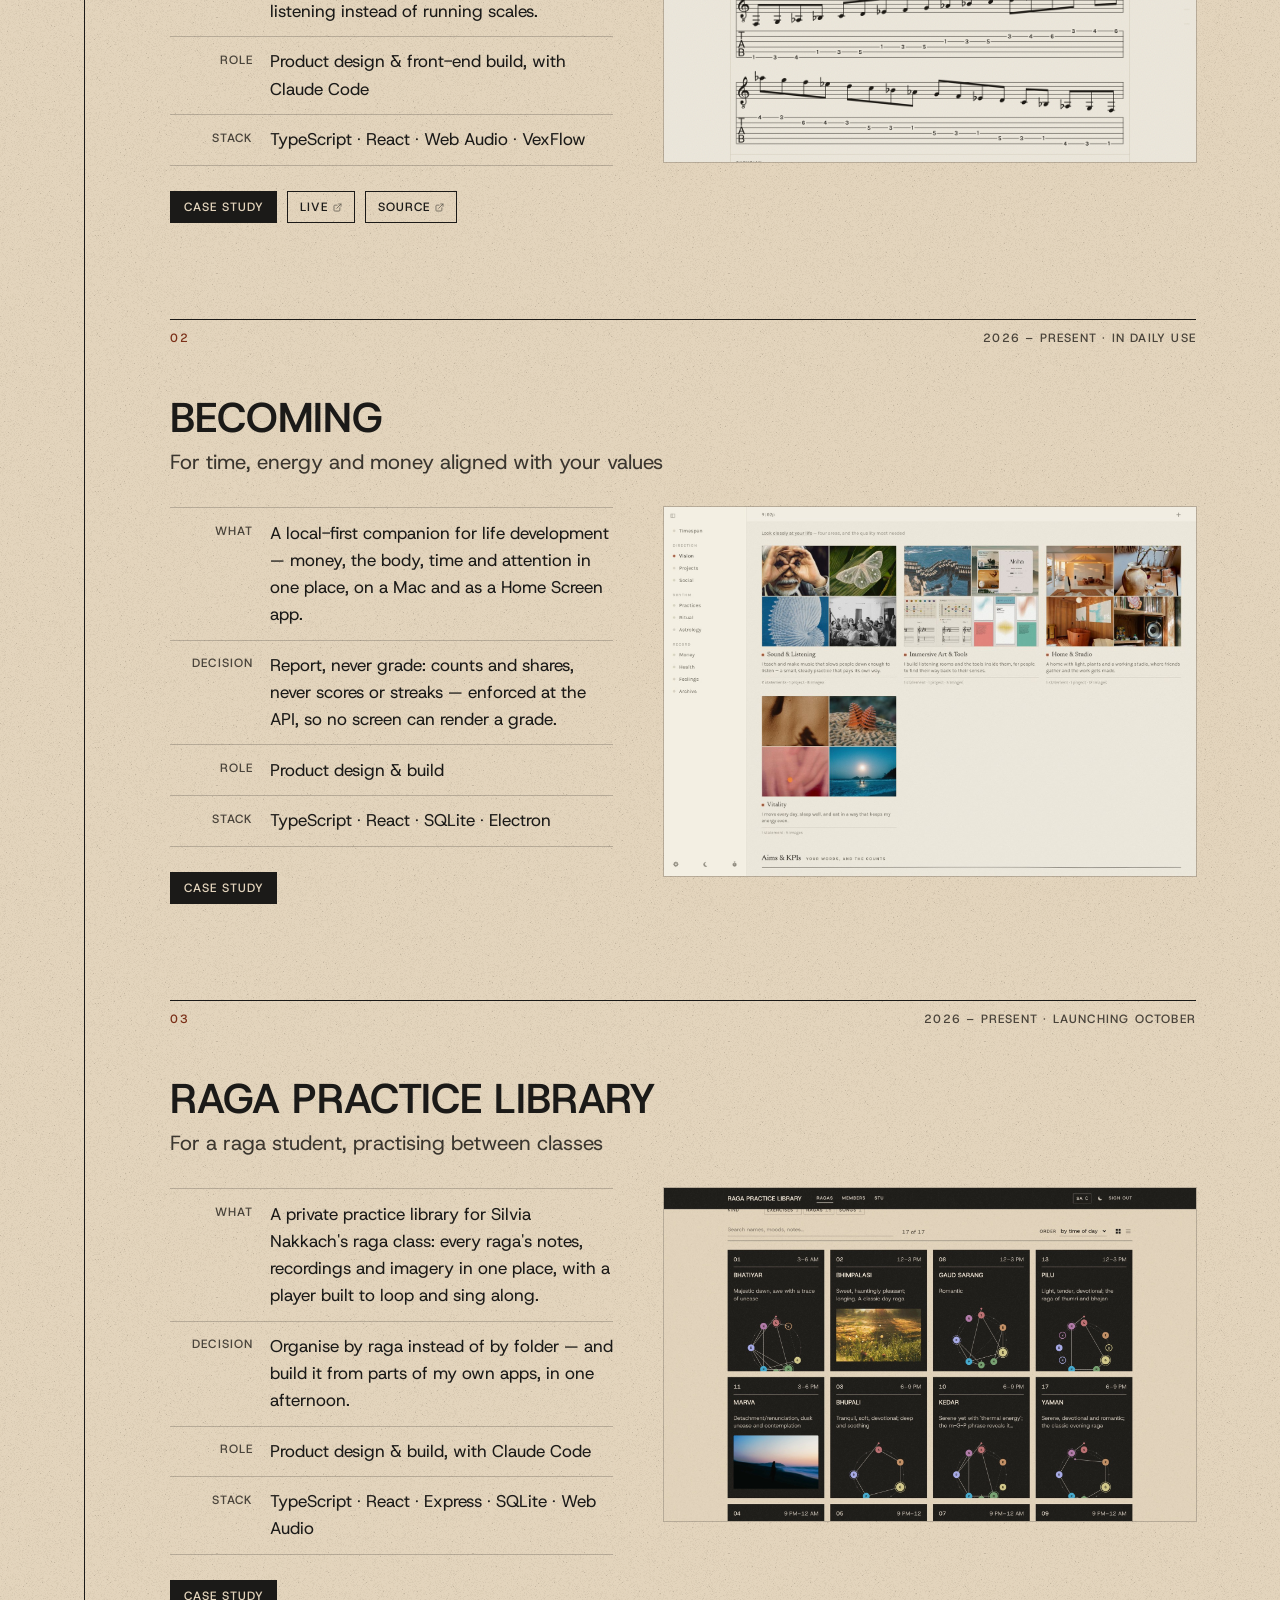
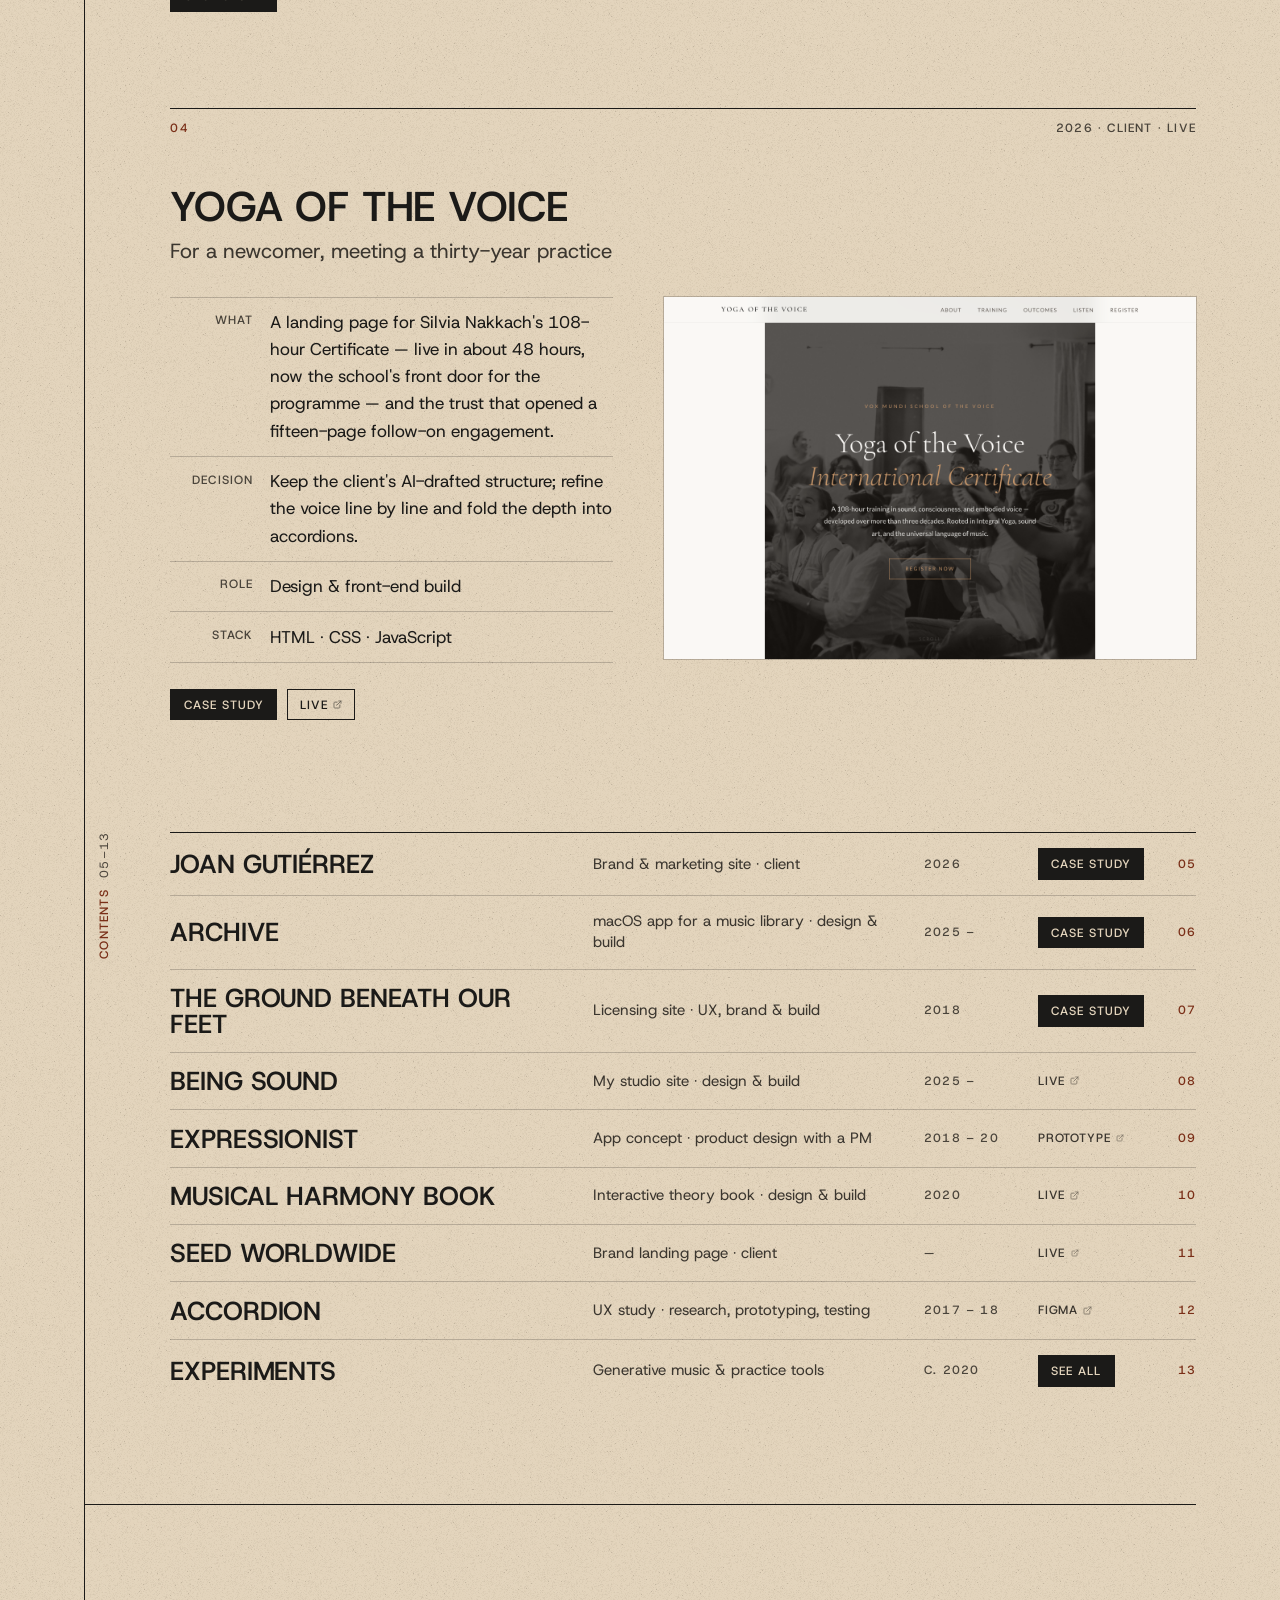
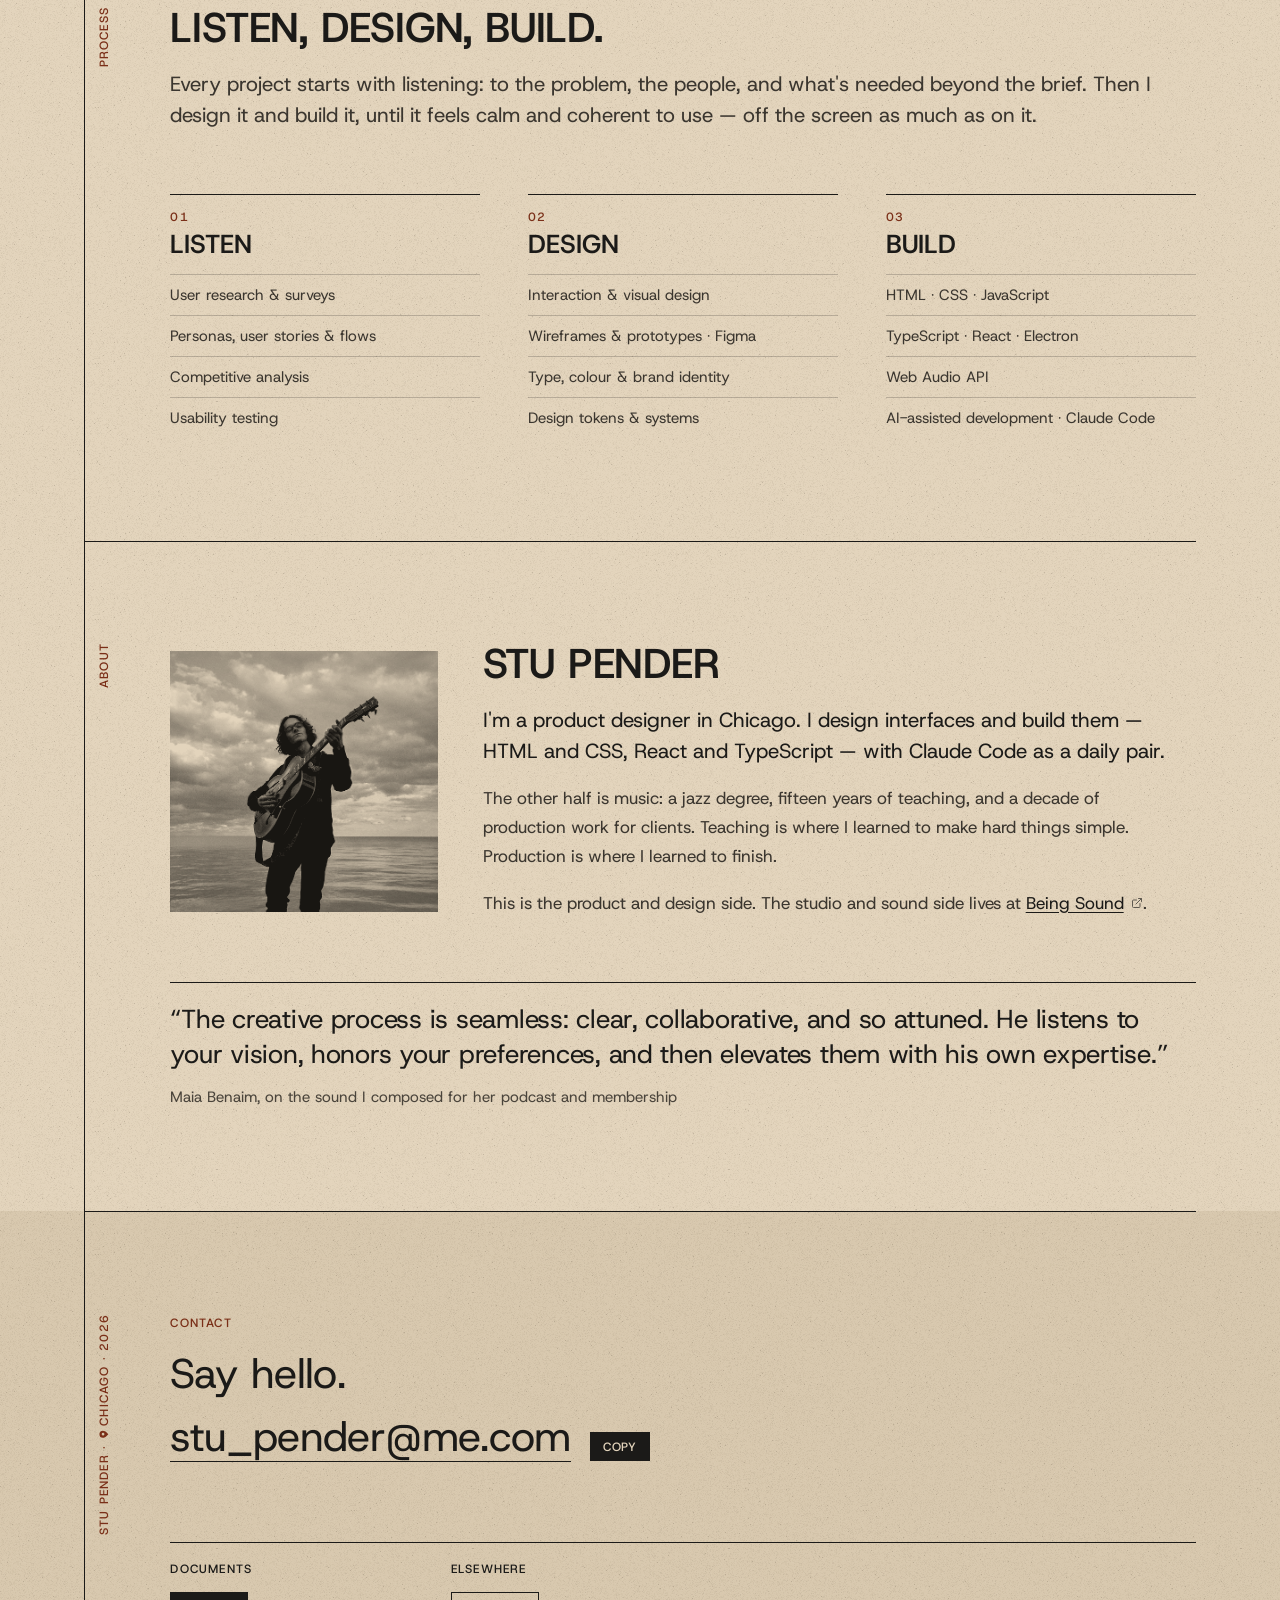
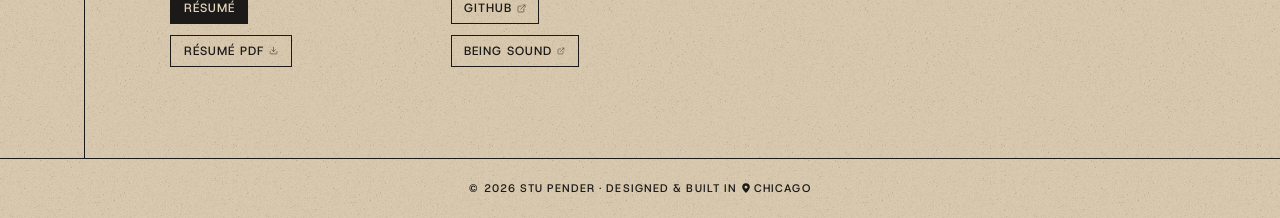
==== commit fbe32f03: "Raga Practice Library: the case study, as No. 03 A new case study for the raga practice library, wit" ====
--- a/index.html
+++ b/index.html
@@ -40,7 +40,7 @@
                 <svg class="orbits" viewBox="0 0 40 40" aria-hidden="true"><circle class="ring" cx="20" cy="20" r="8.5"/><circle class="ring" cx="20" cy="20" r="15"/><g class="orb orb1"><circle class="dot" cx="20" cy="11.5" r="2.8"/></g><g class="orb orb2"><circle class="dot" cx="20" cy="5" r="2.8"/></g></svg>
             </button>
             <nav class="site-nav" id="site-nav" aria-label="Primary">
-                <a href="#work" data-hint="01 – 12">Work</a>
+                <a href="#work" data-hint="01 – 13">Work</a>
                 <a href="#process" data-hint="Listen · Design · Build">Process</a>
                 <a href="#about" data-hint="Chicago">About</a>
                 <a href="resume.html" class="nav-page" data-hint="Experience">Résumé</a>
@@ -98,25 +98,25 @@
                         <span class="card-for">For time, energy and money aligned with your values</span>
                         <span class="card-img"><img src="images/thumbs/becoming.jpg" alt="" width="640" height="436" loading="lazy"></span>
                     </a></li>
+                    <li><a class="card" href="#raga" style="--field:var(--f-sage)">
+                        <span class="card-top"><span class="card-no">03</span><span class="card-year">2026 –</span></span>
+                        <span class="card-title">Raga Practice Library</span>
+                        <span class="card-for">For a raga student, practising between classes</span>
+                        <span class="card-img"><img src="images/thumbs/raga.jpg" alt="" width="640" height="400" loading="lazy"></span>
+                    </a></li>
                     <li><a class="card" href="#vox" style="--field:var(--f-terracotta)">
-                        <span class="card-top"><span class="card-no">03</span><span class="card-year">2026</span></span>
+                        <span class="card-top"><span class="card-no">04</span><span class="card-year">2026</span></span>
                         <span class="card-title">Yoga of the Voice</span>
                         <span class="card-for">For a newcomer, meeting a practice</span>
                         <span class="card-img"><img src="images/thumbs/vox.jpg" alt="" width="640" height="436" loading="lazy"></span>
                     </a></li>
-                    <li><a class="card" href="#joan" style="--field:var(--f-sage)">
-                        <span class="card-top"><span class="card-no">04</span><span class="card-year">2026</span></span>
-                        <span class="card-title">Joan Gutiérrez</span>
-                        <span class="card-for">For a visitor who arrives tender</span>
-                        <span class="card-img"><img src="images/thumbs/joan.jpg" alt="" width="640" height="436" loading="lazy"></span>
-                    </a></li>
                 </ol>
             </nav>
         </section>
 
         <!-- ========================================================= -->
         <!-- WORK — 01–04 as covers (details set as a table of         -->
-        <!-- contents), then 05–12 as the contents list.               -->
+        <!-- contents), then 05–13 as the contents list.               -->
         <!-- ========================================================= -->
         <section id="work" class="section" aria-labelledby="work-heading">
             <header class="section-head">
@@ -167,9 +167,30 @@
                 </a>
             </article>
 
-            <!-- 03 · Yoga of the Voice -->
+            <!-- 03 · Raga Practice Library -->
+            <article class="cover" id="raga">
+                <div class="cover-top"><span class="cover-no">03</span><span class="cover-when">2026 – present · launching October</span></div>
+                <div class="cover-text">
+                    <h3 class="cover-title"><a href="raga-practice-library.html">Raga Practice Library</a></h3>
+                    <p class="cover-for">For a raga student, practising between classes</p>
+                    <dl class="cover-toc">
+                        <div><dt>What</dt><dd>A private practice library for Silvia Nakkach's raga class: every raga's notes, recordings and imagery in one place, with a player built to loop and sing along.</dd></div>
+                        <div><dt>Decision</dt><dd>Organise by raga instead of by folder — and build it from parts of my own apps, in one afternoon.</dd></div>
+                        <div><dt>Role</dt><dd>Product design &amp; build, with Claude Code</dd></div>
+                        <div><dt>Stack</dt><dd>TypeScript · React · Express · SQLite · Web Audio</dd></div>
+                    </dl>
+                    <p class="cover-links">
+                        <a class="blk" href="raga-practice-library.html">Case study</a>
+                    </p>
+                </div>
+                <a class="cover-media" href="raga-practice-library.html" tabindex="-1" aria-hidden="true">
+                    <img src="images/case-study/raga-cards.jpg" alt="" loading="lazy" width="1800" height="1125">
+                </a>
+            </article>
+
+            <!-- 04 · Yoga of the Voice -->
             <article class="cover" id="vox">
-                <div class="cover-top"><span class="cover-no">03</span><span class="cover-when">2026 · Client · live</span></div>
+                <div class="cover-top"><span class="cover-no">04</span><span class="cover-when">2026 · Client · live</span></div>
                 <div class="cover-text">
                     <h3 class="cover-title"><a href="yoga-of-the-voice.html">Yoga of the Voice</a></h3>
                     <p class="cover-for">For a newcomer, meeting a thirty-year practice</p>
@@ -189,89 +210,73 @@
                 </a>
             </article>
 
-            <!-- 04 · Joan Gutiérrez -->
-            <article class="cover" id="joan">
-                <div class="cover-top"><span class="cover-no">04</span><span class="cover-when">2026 · Client · live</span></div>
-                <div class="cover-text">
-                    <h3 class="cover-title"><a href="joan-gutierrez.html">Joan Gutiérrez</a></h3>
-                    <p class="cover-for">For a visitor who arrives tender</p>
-                    <dl class="cover-toc">
-                        <div><dt>What</dt><dd>A brand and marketing site for an intimacy, embodiment and nervous-system educator — calm enough to feel safe, clear enough to invite one small step.</dd></div>
-                        <div><dt>Decision</dt><dd>Tone is the product: a dusty-rose ground, a literary serif, and “begin with a conversation” as the main action instead of a hard sell.</dd></div>
-                        <div><dt>Role</dt><dd>Design &amp; front-end build</dd></div>
-                        <div><dt>Stack</dt><dd>HTML · CSS · JavaScript</dd></div>
-                    </dl>
-                    <p class="cover-links">
-                        <a class="blk" href="joan-gutierrez.html">Case study</a>
-                        <a href="https://joangutz.github.io/joangutierrez-website/" target="_blank" rel="noopener">Live</a>
-                        <a href="https://github.com/joangutz/joangutierrez-website" target="_blank" rel="noopener">Source</a>
-                    </p>
-                </div>
-                <a class="cover-media" href="joan-gutierrez.html" tabindex="-1" aria-hidden="true">
-                    <img src="images/projects/joan-gutierrez.png" alt="" loading="lazy" width="1320" height="900">
-                </a>
-            </article>
-
-            <!-- Contents 05–12 — set like a catalogue's table of contents:
+            <!-- Contents 05–13 — set like a catalogue's table of contents:
                  title · what it is · year · link · number -->
             <div class="index" id="index">
-                <p class="rail-label">Contents <span>05–12</span></p>
+                <p class="rail-label">Contents <span>05–13</span></p>
                 <ol class="toc">
+                    <li><a class="toc-row" href="joan-gutierrez.html">
+                        <span class="toc-name">Joan Gutiérrez</span>
+                        <span class="toc-kind">Brand &amp; marketing site · client</span>
+                        <span class="toc-year">2026</span>
+                        <span class="toc-go blk">Case study</span>
+                        <span class="toc-no">05</span>
+                    </a></li>
                     <li><a class="toc-row" href="archive-case-study.html">
                         <span class="toc-name">Archive</span>
                         <span class="toc-kind">macOS app for a music library · design &amp; build</span>
                         <span class="toc-year">2025 –</span>
                         <span class="toc-go blk">Case study</span>
-                        <span class="toc-no">05</span>
+                        <span class="toc-no">06</span>
                     </a></li>
                     <li><a class="toc-row" href="ground-beneath-our-feet.html">
                         <span class="toc-name">The Ground Beneath Our Feet</span>
                         <span class="toc-kind">Licensing site · UX, brand &amp; build</span>
                         <span class="toc-year">2018</span>
                         <span class="toc-go blk">Case study</span>
-                        <span class="toc-no">06</span>
+                        <span class="toc-no">07</span>
                     </a></li>
                     <li><a class="toc-row" href="https://beingsound.studio" target="_blank" rel="noopener">
                         <span class="toc-name">Being Sound</span>
                         <span class="toc-kind">My studio site · design &amp; build</span>
                         <span class="toc-year">2025 –</span>
                         <span class="toc-go">Live</span>
-                        <span class="toc-no">07</span>
+                        <span class="toc-no">08</span>
                     </a></li>
                     <li><a class="toc-row" href="https://www.figma.com/proto/LB2oM2wOwVF5kFjfLSy0I0/Expressionist-Wireframes?node-id=277-76&amp;page-id=0%3A1" target="_blank" rel="noopener">
                         <span class="toc-name">Expressionist</span>
                         <span class="toc-kind">App concept · product design with a PM</span>
                         <span class="toc-year">2018 – 20</span>
                         <span class="toc-go">Prototype</span>
-                        <span class="toc-no">08</span>
+                        <span class="toc-no">09</span>
                     </a></li>
                     <li><a class="toc-row" href="https://stupender.github.io/harmony-book/" target="_blank" rel="noopener">
                         <span class="toc-name">Musical Harmony Book</span>
                         <span class="toc-kind">Interactive theory book · design &amp; build</span>
                         <span class="toc-year">2020</span>
                         <span class="toc-go">Live</span>
-                        <span class="toc-no">09</span>
+                        <span class="toc-no">10</span>
                     </a></li>
                     <li><a class="toc-row" href="https://seedworldwide.com" target="_blank" rel="noopener">
                         <span class="toc-name">Seed Worldwide</span>
                         <span class="toc-kind">Brand landing page · client</span>
                         <span class="toc-year">—</span>
                         <span class="toc-go">Live</span>
-                        <span class="toc-no">10</span>
+                        <span class="toc-no">11</span>
                     </a></li>
                     <li><a class="toc-row" href="https://www.figma.com/design/qhfg5v8Ens7fYkdPN92jgA/Accordion?node-id=0-1" target="_blank" rel="noopener">
                         <span class="toc-name">Accordion</span>
                         <span class="toc-kind">UX study · research, prototyping, testing</span>
                         <span class="toc-year">2017 – 18</span>
                         <span class="toc-go">Figma</span>
-                        <span class="toc-no">11</span>
+                        <span class="toc-no">12</span>
                     </a></li>
                     <li><a class="toc-row" href="archive.html">
                         <span class="toc-name">Experiments</span>
                         <span class="toc-kind">Generative music &amp; practice tools</span>
                         <span class="toc-year">c. 2020</span>
                         <span class="toc-go blk">See all</span>
-                        <span class="toc-no">12</span>
+                        <span class="toc-no">13</span>
                     </a></li>
                 </ol>
             </div>
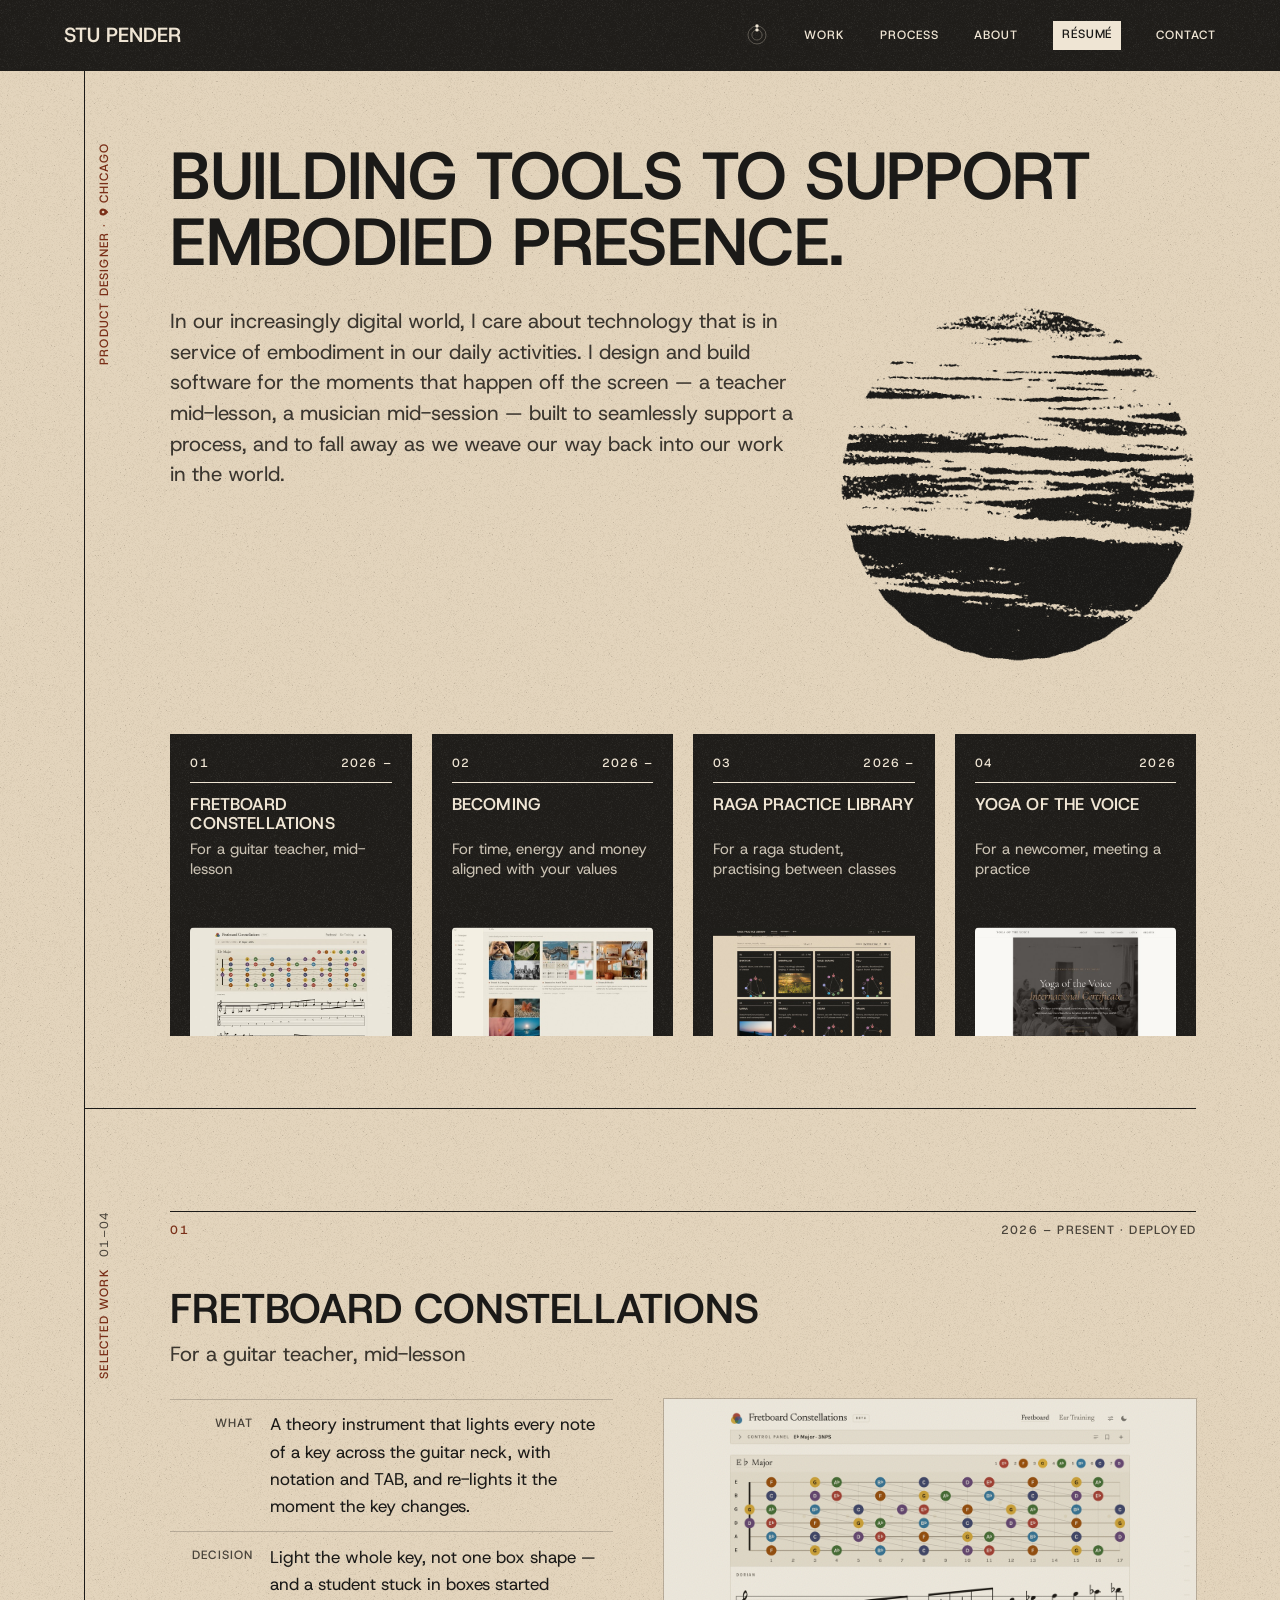
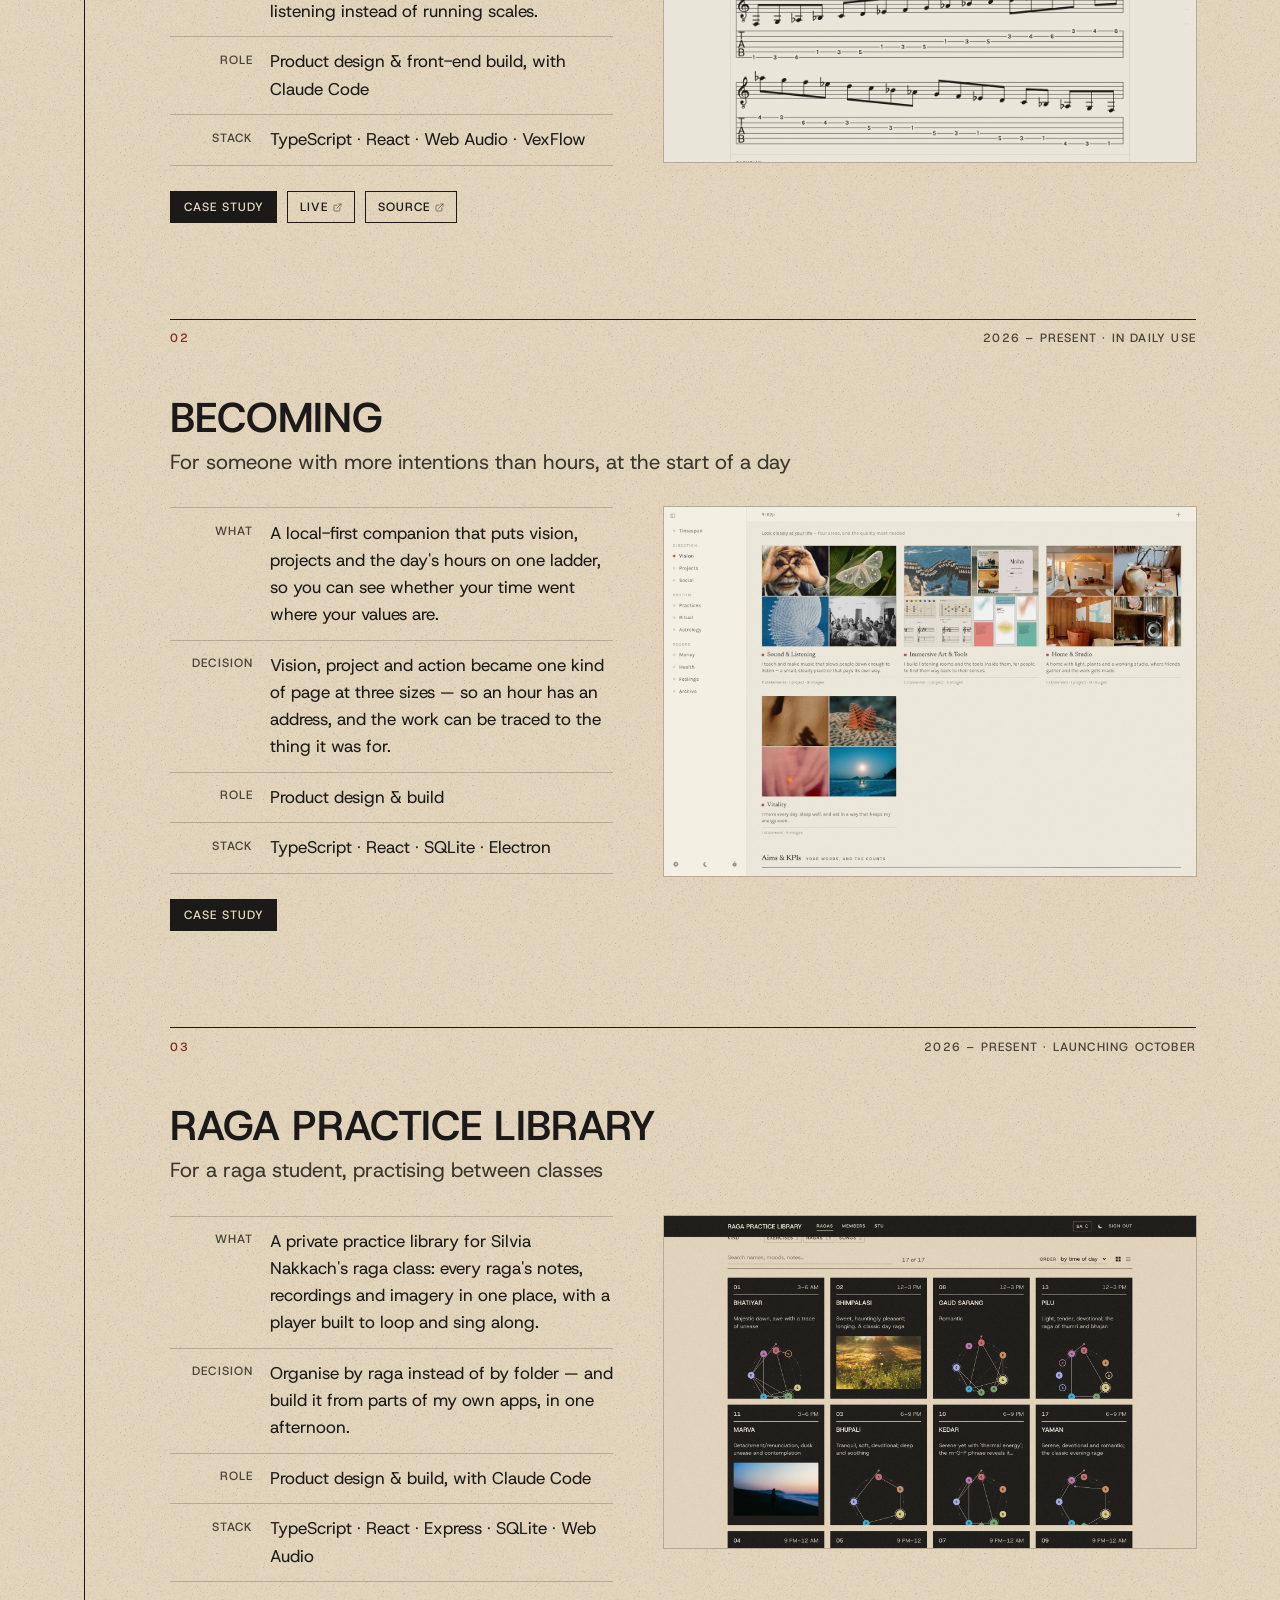
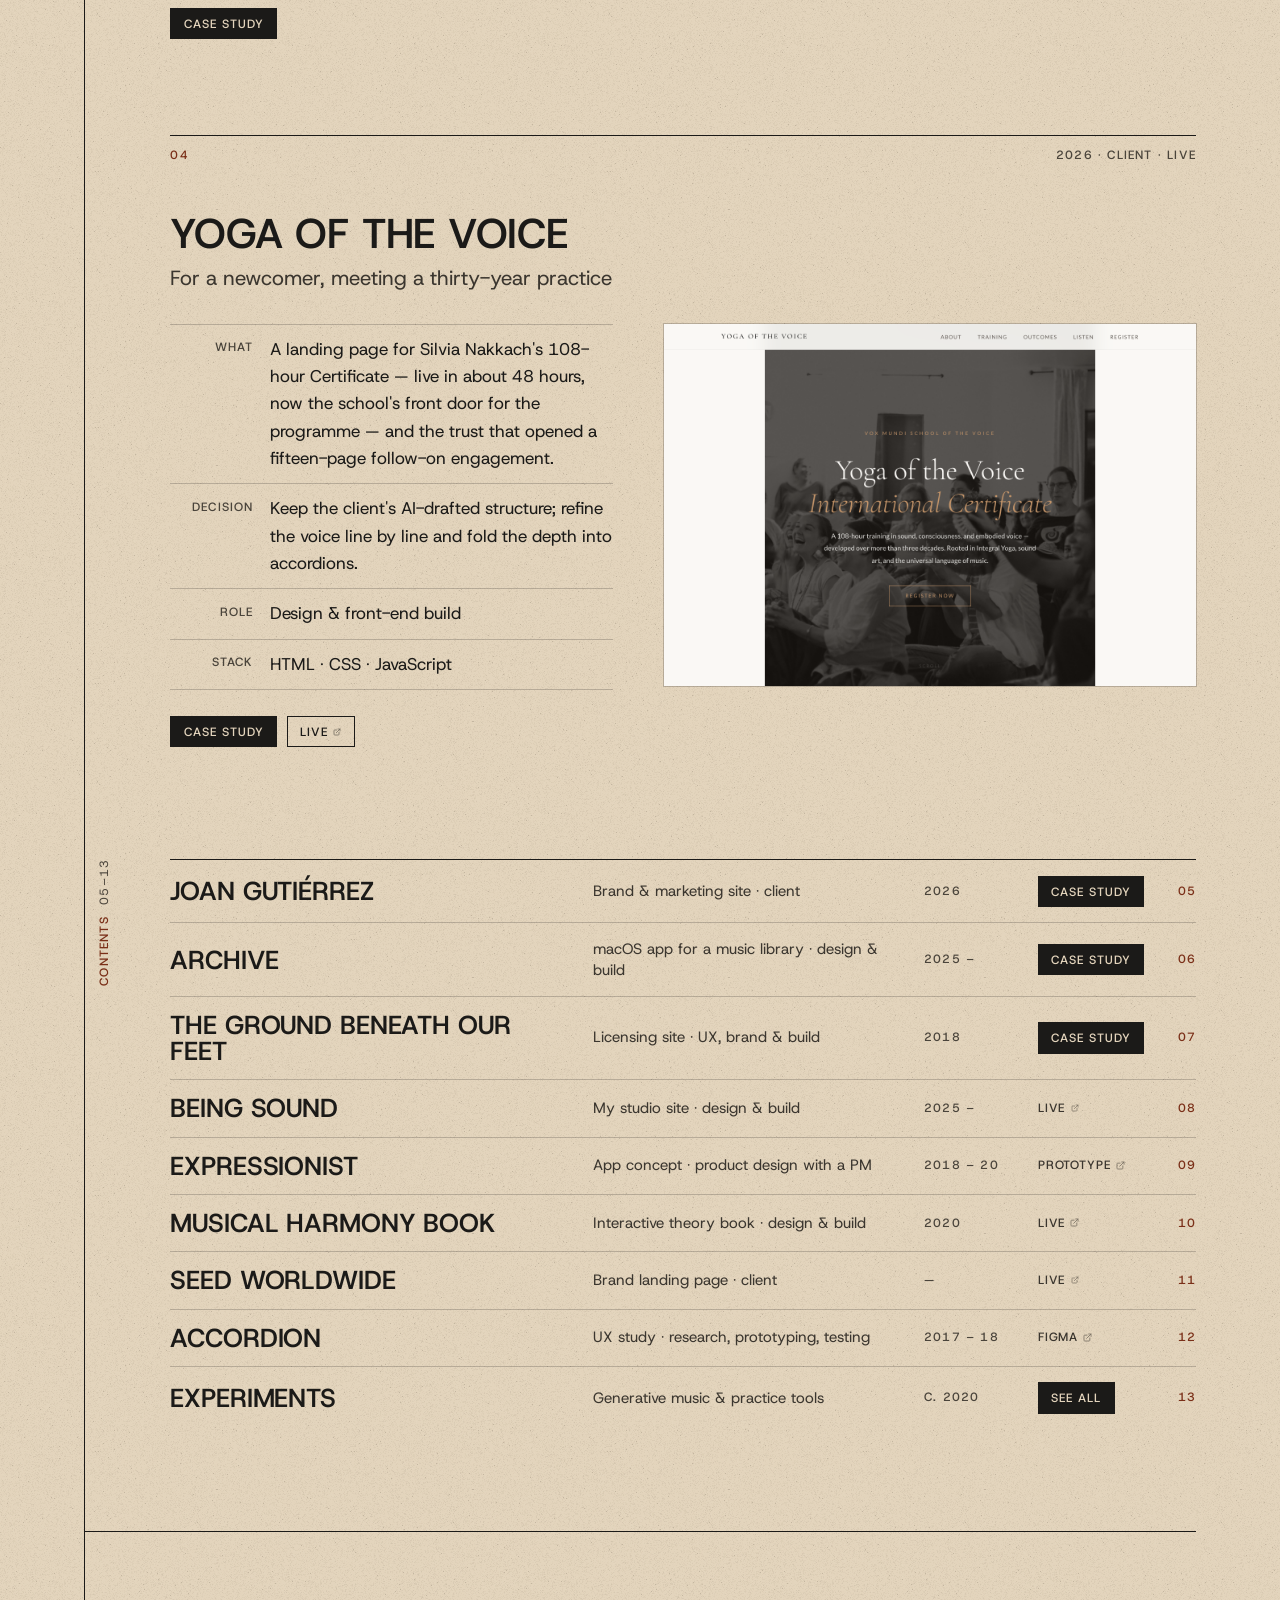
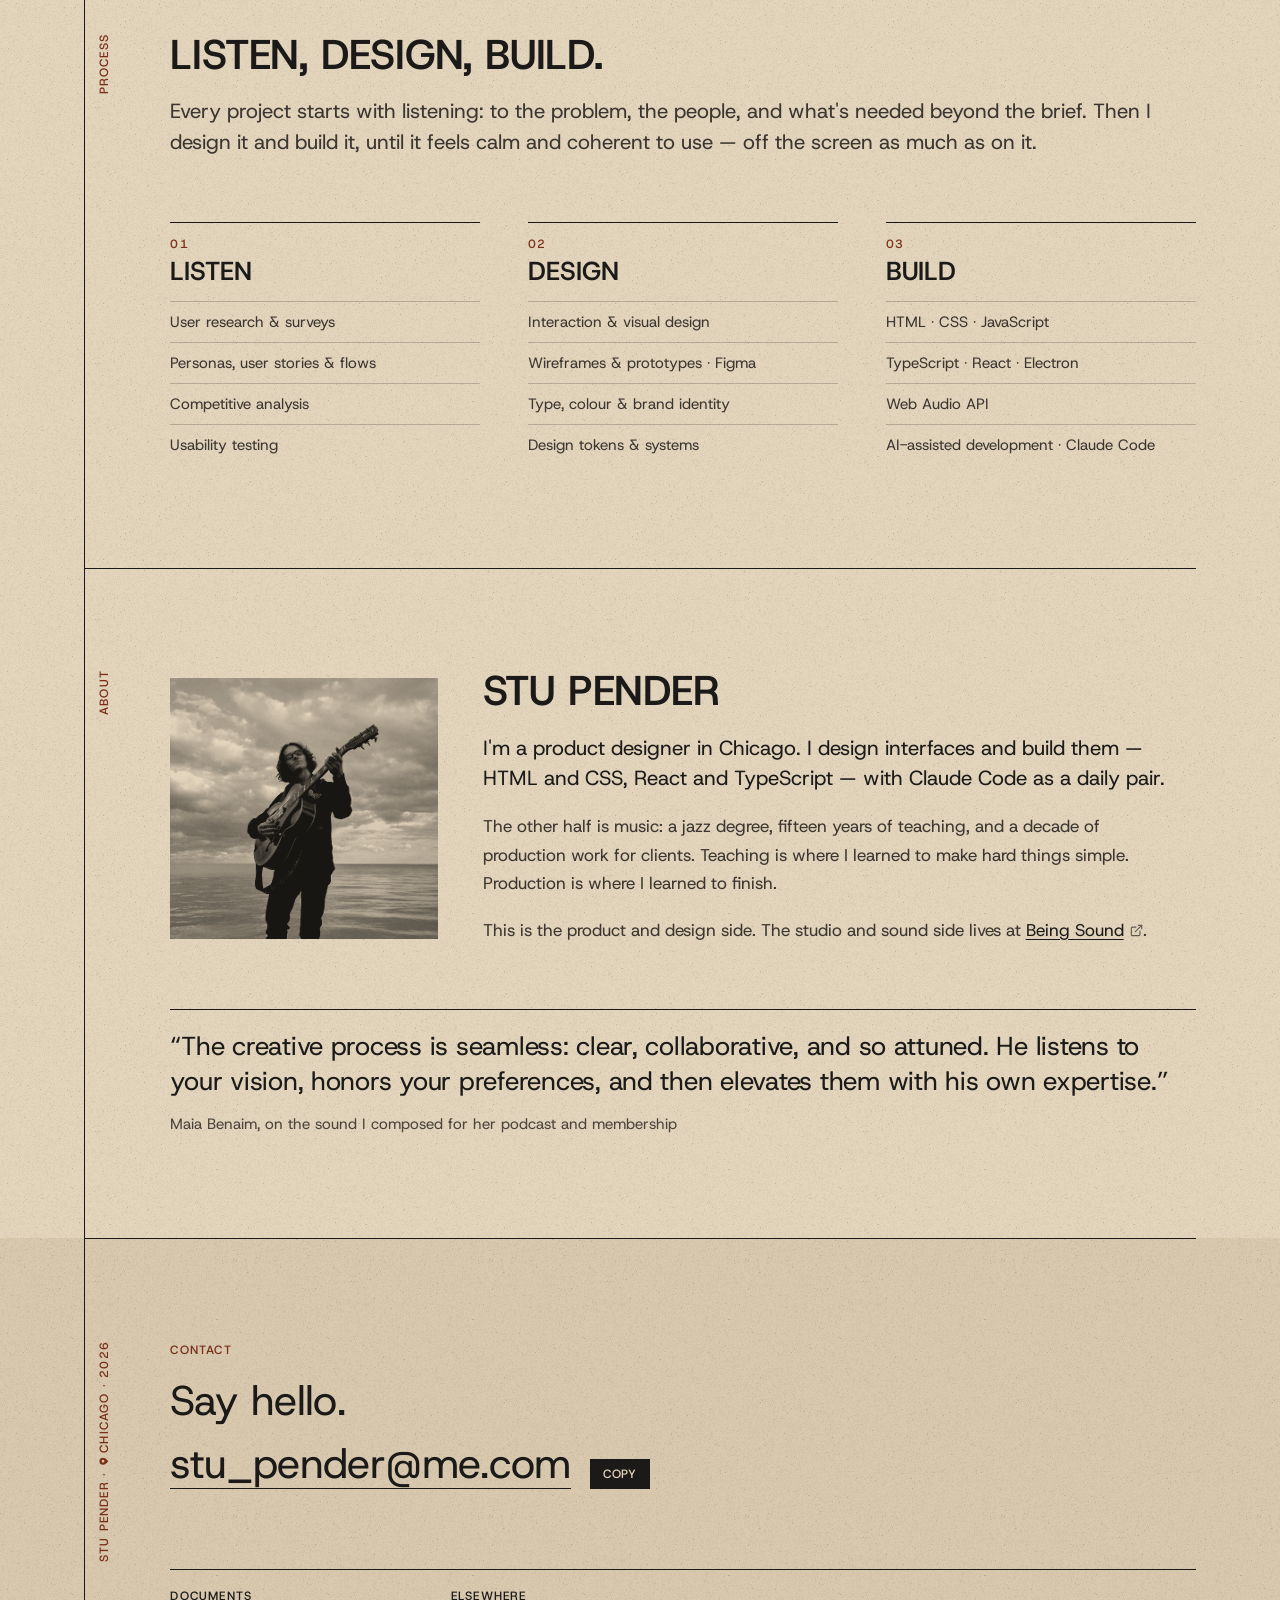
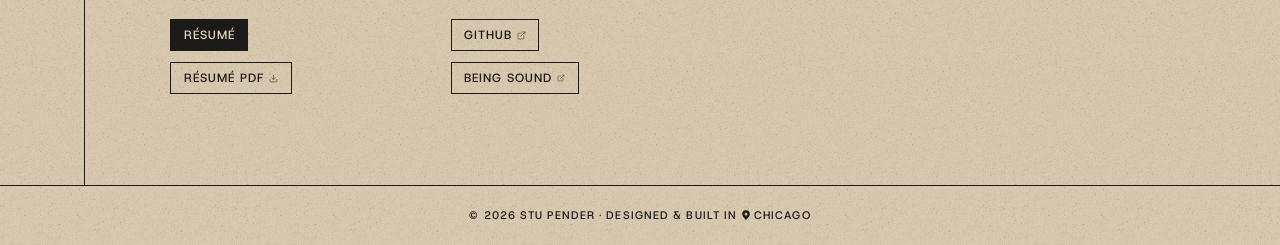
==== commit 670f76f5: "Becoming: the ladder leads, and the page says what it cost Rewritten from the record after mining th" ====
--- a/index.html
+++ b/index.html
@@ -151,10 +151,10 @@
                 <div class="cover-top"><span class="cover-no">02</span><span class="cover-when">2026 – present · in daily use</span></div>
                 <div class="cover-text">
                     <h3 class="cover-title"><a href="becoming.html">Becoming</a></h3>
-                    <p class="cover-for">For time, energy and money aligned with your values</p>
+                    <p class="cover-for">For someone with more intentions than hours, at the start of a day</p>
                     <dl class="cover-toc">
-                        <div><dt>What</dt><dd>A local-first companion for life development — money, the body, time and attention in one place, on a Mac and as a Home Screen app.</dd></div>
-                        <div><dt>Decision</dt><dd>Report, never grade: counts and shares, never scores or streaks — enforced at the API, so no screen can render a grade.</dd></div>
+                        <div><dt>What</dt><dd>A local-first companion that puts vision, projects and the day's hours on one ladder, so you can see whether your time went where your values are.</dd></div>
+                        <div><dt>Decision</dt><dd>Vision, project and action became one kind of page at three sizes — so an hour has an address, and the work can be traced to the thing it was for.</dd></div>
                         <div><dt>Role</dt><dd>Product design &amp; build</dd></div>
                         <div><dt>Stack</dt><dd>TypeScript · React · SQLite · Electron</dd></div>
                     </dl>
